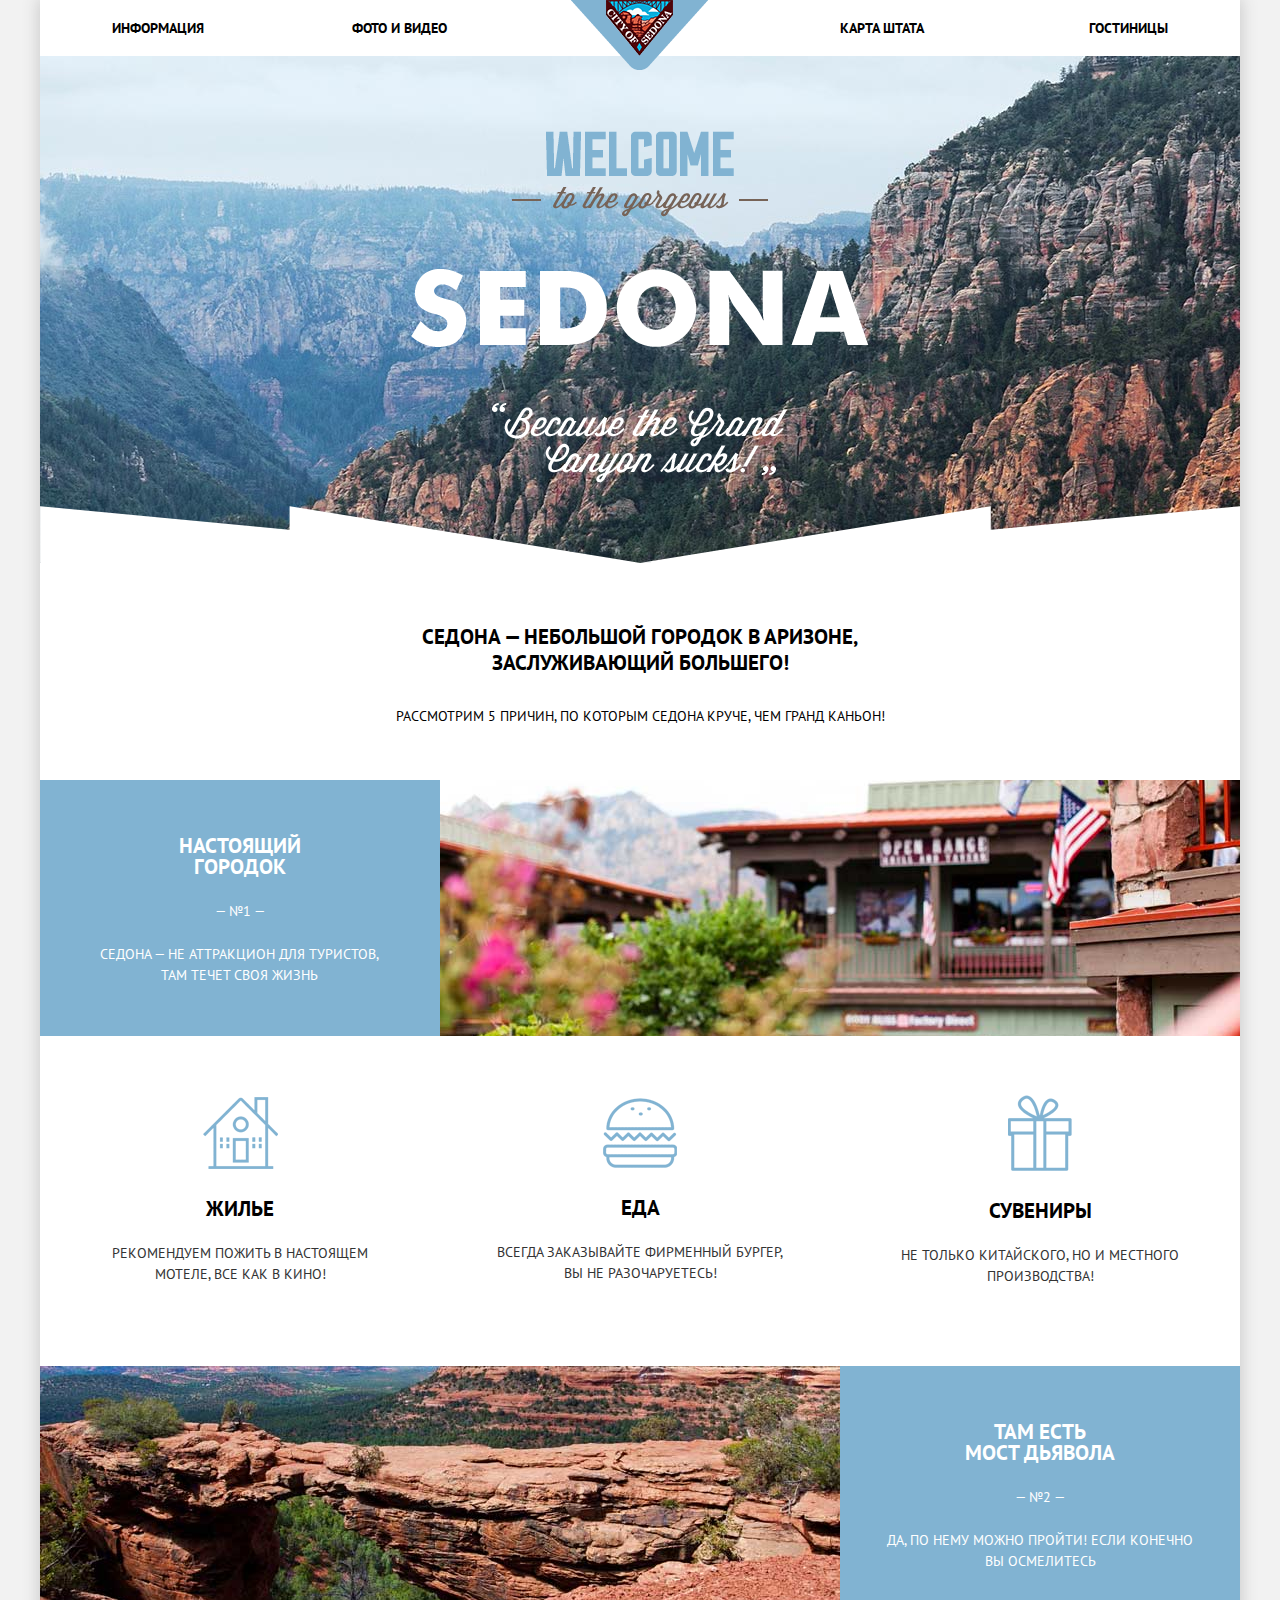
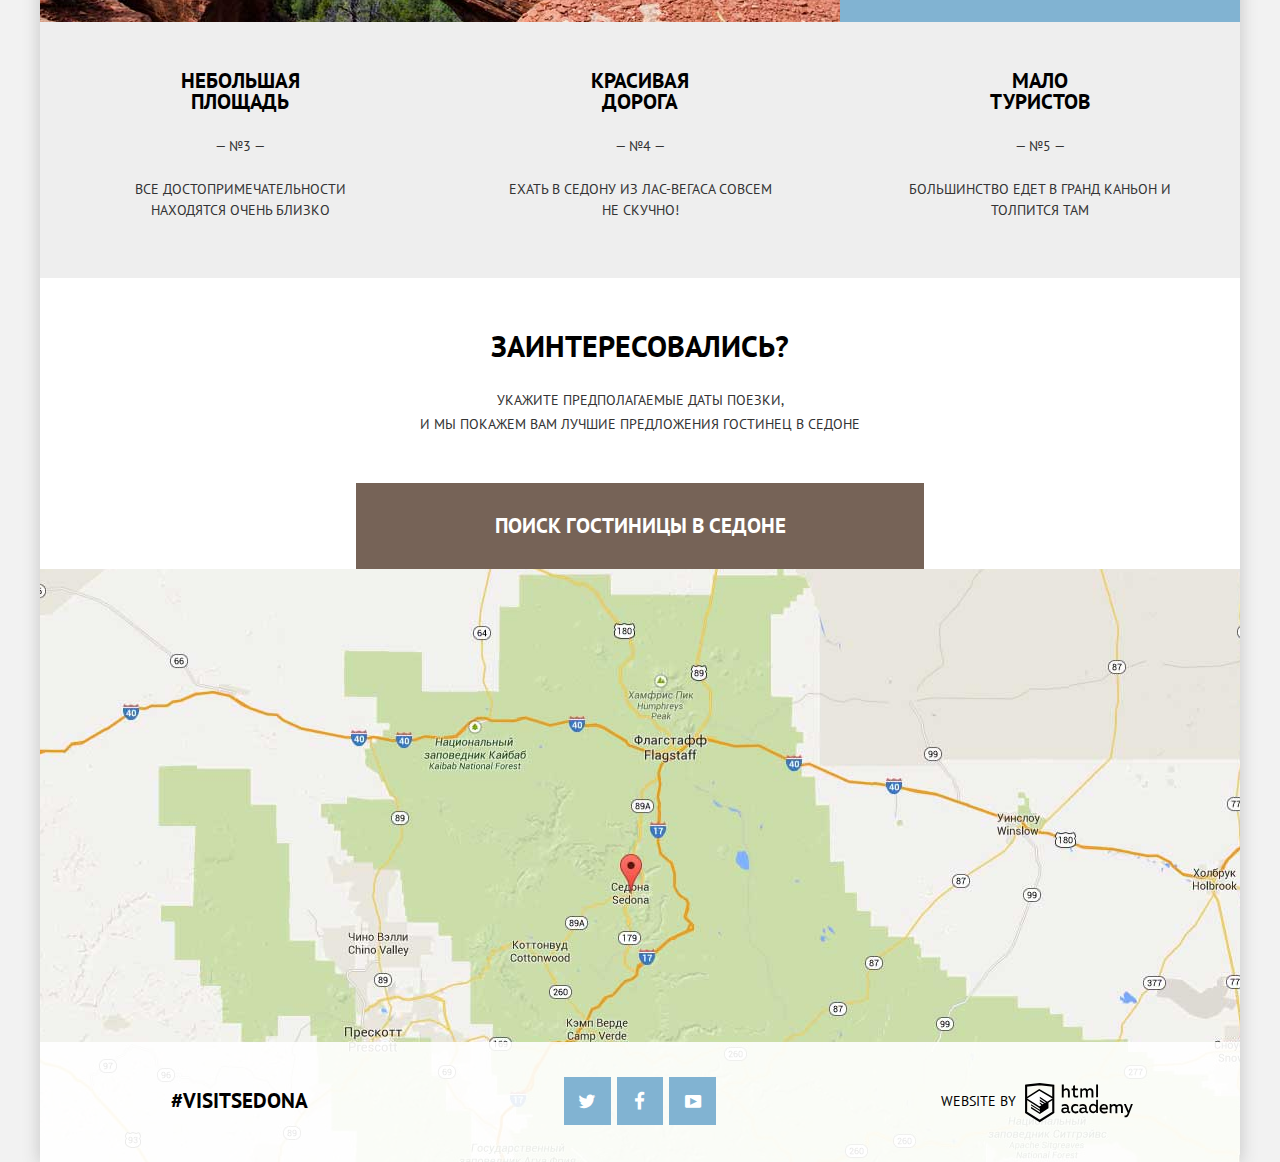
==== index.html @ 8566da33 "Looks like it's done" ====
<!DOCTYPE html>
<html lang="ru">
<head>
	<meta charset="utf-8">
	<meta http-equiv="X-UA-Compatible" content="IE=edge">
	<meta name="viewport" content="width=device-width, initial-scale=1">
	<meta name="description" content="">
	<meta name="keywords" content="">
	<title>Sedona - Because the Grand Canyon sucks!</title>
	<link href='https://fonts.googleapis.com/css?family=PT+Sans:400,700' rel='stylesheet' type='text/css'>
	<link rel="shortcut icon" href="./img/favicon.png" type="image/png">
	<link href="css/normalize.css" rel="stylesheet">
	<link href="css/style.css" rel="stylesheet">
</head>
<body>
<div class="main-container">
	<header class="main-header">
		<img src="./img/logo.png" width="138" height="70" alt="Logo">
		<nav class="main-nav">
			<ul class="main-menu">
				<li><a href="#">Информация</a></li>
				<li><a href="#">Фото и Видео</a></li>
				<li><a href="#map">Карта штата</a></li>
				<li><a href="hotels.html">Гостиницы</a></li>
			</ul>
		</nav>
	</header>
	<main>
		<section class="content-section">
			<img src="./img/sedona-text.png" width="458" height="352" alt="Sedona. Because the Grand Canyon sucks">
		</section>
		<section class="headers">
			<h1 class="content-header h1">Седона — небольшой городок в Аризоне, заслуживающий большего!</h1>
			<h2 class="content-header h2">Рассмотрим 5 причин, по которым Седона круче, чем Гранд Каньон!</h2>
		</section>
		<section class="content-first-reason">
			<div class="content-wrapper text-wrapper">
				<h3 class="main h3">Настоящий<br> городок</h3>
				<p class="paddinator">— №1 —</p>
				<p>Седона — не аттракцион для туристов, там течет своя жизнь</p>
			</div>
			<div class="content-wrapper img-wrapper">
				<img src="./img/bg-11.jpg" width="800" height="400" alt="First reason image">
			</div>
		</section>
		<section class="content-features">
			<div class="features">
				<img src="./img/house.png" width="75" height="72" alt="House icon">
				<h3 class="main h3">Жилье</h3>
				<p>Рекомендуем пожить в настоящем мотеле, все как в кино!</p>
			</div>
			<div class="features">
				<img src="./img/ham.png" width="74" height="70" alt="Hamburger icon">
				<h3 class="main h3">Еда</h3>
				<p>Всегда заказывайте фирменный бургер, вы не разочаруетесь!</p>
			</div>
			<div class="features">
				<img src="./img/gift.png" width="64" height="76" alt="Gift icon">
				<h3 class="main h3">Сувениры</h3>
				<p>Не только китайского, но и местного производства!</p>
			</div>
		</section>
		<section class="content-second-reason">
			<div class="content-wrapper img-wrapper">
				<img src="./img/bg-12.jpg" width="800" height="400" alt="Second reason image">
			</div>
			<div class="content-wrapper text-wrapper">
				<h3 class="main h3">Там есть<br> мост дьявола</h3>
				<p class="paddinator">— №2 —</p>
				<p>Да, по нему можно пройти! Если конечно вы осмелитесь</p>
			</div>
		</section>
		<section class="content-other-reasons">
			<div class="features other-reasons">
				<h3 class="main h3">Небольшая<br> площадь</h3>
				<p class="paddinator">— №3 —</p>
				<p>Все достопримечательности находятся очень близко</p>
			</div>
			<div class="features other-reasons">
				<h3 class="main h3">Красивая<br> дорога</h3>
				<p class="paddinator">— №4 —</p>
				<p>Ехать в Седону из Лас-Вегаса совсем не скучно!</p>
			</div>
			<div class="features other-reasons">
				<h3 class="main h3">Мало<br> туристов</h3>
				<p class="paddinator">— №5 —</p>
				<p>Большинство едет в Гранд Каньон и толпится там</p>
			</div>
		</section>
		<section class="content-interesting">
			<h4>Заинтересовались?</h4>
			<p>Укажите предполагаемые даты поезки, <br> и мы покажем вам лучшие предложения гостинец в Седоне</p>
			<a class="btn btn-choose" id="choose">Поиск гостиницы в Седоне</a>
			<div class="hotel-choose popup-window">
				<form class="form" method="post">
					<fieldset class="row-form">
						<label class="label-form" for="date-in">Дата заезда:</label>
						<input class="input-form date-form" type="date" name="date-in" id="date-in" value="2016-08-24">
						<i class="icon-calendar"></i>
					</fieldset>
					<fieldset class="row-form">
						<label class="label-form" for="date-out">Дата выезда:</label>
						<input class="input-form date-form" type="date" name="date-out" id="date-out" value="2016-09-21">
						<i class="icon-calendar"></i>
					</fieldset>
					<fieldset class="counters row-form">
						<fieldset class="counter">
							<label class="label-form" for="counter-adult">Взрослые:</label>
							<button class="icon-minus" type="button"></button>
							<input class="input-form form-counter" type="text" name="counter-adult" id="counter-adult" value="2">
							<button class="icon-plus" type="button"></button>
						</fieldset>
						<fieldset class="counter">
							<label class="label-form" for="counter-children">Дети:</label>
							<button class="icon-minus" type="button"></button>
							<input class="input-form form-counter" type="text" name="counter-children" id="counter-children"
							       value="0">
							<button class="icon-plus" type="button"></button>
						</fieldset>
					</fieldset>
					<input class="btn btn-find" type="submit" value="Найти">
				</form>
			</div>
		</section>
	</main>
	<footer class="main-page-footer" id="map">
		<iframe
			src="https://www.google.com/maps/embed?pb=!1m18!1m12!1m3!1d418521.3507115616!2d-111.89933737063487!3d34.96417594677969!2m3!1f0!2f0!3f0!3m2!1i1024!2i768!4f13.1!3m3!1m2!1s0x872da132f942b00d%3A0x5548c523fa6c8efd!2z0KHQtdC00L7QvdCwLCDQkNGA0LjQt9C-0L3QsCA4NjMzNiwg0KHQqNCQ!5e0!3m2!1sru!2sru!4v1472331176787"
			width="1200" height="589" allowfullscreen></iframe>
		<section class="footer-contacts footer-main">
			<a href="#" class="footer-div footer-hash">#visitsedona</a>
			<div class="footer-div footer-social">
				<a href="#" class="icon-twitter"></a>
				<a href="#" class="icon-facebook"></a>
				<a href="#" class="icon-youtube"></a>
			</div>
			<div class="footer-div footer-htmlacademy">
				<p>website by</p>
				<a href="http://htmlacademy.ru">
					<svg version="1.1" xmlns="http://www.w3.org/2000/svg" xmlns:xlink="http://www.w3.org/1999/xlink" x="0px" y="0px" viewBox="0 0 113 39" style="	enable-background:new 0 0 113 39;" xml:space="preserve">
						<path class="st0" d="M5.8,3.4L18.7,2l12.9,1.4v25.4L18.7,37L5.8,28.9V3.4z"></path>
						<path class="st1" d="M6,15.2l12.3-7.7l13.2,7.7V16l-12.8,8.1L6,16V15.2z"></path>
						<path class="st2" d="M18.7,23.3l1.8-1.3l-1.8-1.3v-1.3l3,1.9l1-0.6l-3.9-2.5v-1.5l5,3.3l1-0.6l-6-4V14l8.2,5.4V25l-8.2,5.3l-8.3-5.2v-1.5 l8.3,5.4v-1.4l-8.3-5.2v-1.3l8.3,5.2L18.7,23.3L18.7,23.3z M47.2,28.1c0.2,0,0.4-0.1,0.5-0.1v1.4c-0.4,0.1-0.8,0.2-1.1,0.2 c-0.7,0-1.3-0.3-1.6-1c-0.8,0.7-1.7,1.1-3,1.1c-1.5,0-2.8-0.8-2.8-2.6c0-2.2,1.9-2.8,3.5-2.8c0.7,0,1.4,0.1,2,0.3v-0.3 c0-1.1-0.7-1.8-2.1-1.8c-1,0-2,0.2-2.9,0.7v-1.7c1-0.3,2-0.5,3-0.5c2.2,0,3.7,1.2,3.7,3.7v3C46.5,28,46.9,28.1,47.2,28.1 M41,27 c0,0.8,0.7,1.2,1.5,1.2s1.6-0.3,2.3-1v-1.4c-0.6-0.1-1.1-0.2-1.7-0.2C42.1,25.6,41,25.9,41,27 M52.8,20.8c0.9,0,1.7,0.2,2.4,0.7v1.7 c-0.6-0.4-1.4-0.7-2.2-0.7c-1.4,0-2.8,0.8-2.8,2.8c0,1.9,1.4,2.8,2.8,2.8c0.8,0,1.6-0.2,2.3-0.7v1.8c-0.8,0.4-1.6,0.6-2.6,0.6 c-2.1,0-4.2-1.4-4.2-4.4C48.4,22.1,50.7,20.8,52.8,20.8 M64.2,28.1c0.2,0,0.4-0.1,0.5-0.1v1.4c-0.4,0.1-0.8,0.2-1.1,0.2 c-0.7,0-1.3-0.3-1.6-1c-0.8,0.7-1.7,1.1-3,1.1c-1.5,0-2.8-0.8-2.8-2.6c0-2.2,1.9-2.8,3.5-2.8c0.7,0,1.4,0.1,2,0.3v-0.3 c0-1.1-0.7-1.8-2.1-1.8c-1,0-2,0.2-2.9,0.7v-1.7c1-0.3,2-0.5,3-0.5c2.2,0,3.7,1.2,3.7,3.7v3C63.7,28,63.9,28.1,64.2,28.1 M58.1,27 c0,0.8,0.7,1.2,1.5,1.2s1.6-0.3,2.3-1v-1.4c-0.6-0.1-1.1-0.2-1.7-0.2C59.2,25.6,58.1,25.9,58.1,27 M74,17.1v12.3h-1.6V28 c-0.6,0.8-1.5,1.6-3,1.6c-2.4,0-3.9-2-3.9-4.5s1.5-4.5,3.9-4.5c1.4,0,2.3,0.7,2.9,1.3v-5H74C74,17,74,17.1,74,17.1z M69.7,22.4 c-1.4,0-2.5,1.2-2.5,2.8s1,2.8,2.5,2.8c1.1,0,2.1-0.7,2.5-1.8v-2C71.8,23.1,70.8,22.4,69.7,22.4 M79.7,20.8c3.1,0,4.2,2.7,3.7,5.2 h-6c0.2,1.5,1.6,2.2,3,2.2c0.9,0,1.7-0.2,2.5-0.6v1.6c-0.7,0.3-1.7,0.6-2.9,0.6c-2.4,0-4.5-1.5-4.5-4.5 C75.7,22.1,77.9,20.8,79.7,20.8 M79.8,22.3c-1.2,0-2.2,0.7-2.3,2.2h4.4C81.9,23.8,81.5,22.3,79.8,22.3 M85.2,29.5V21h1.6v1.1 c0.4-0.5,1.3-1.3,2.6-1.3c1.2,0,2,0.5,2.5,1.4c0.7-0.7,1.6-1.4,2.8-1.4c2.1,0,3,1.6,3,3.4v5.3h-1.8v-5.2c0-1.1-0.6-1.8-1.6-1.8 c-0.9,0-1.5,0.6-2,1.2c0,0.2,0.1,0.4,0.1,0.6v5.3h-1.8v-5.2c0-1.1-0.6-1.8-1.6-1.8s-1.6,0.7-2.1,1.3v5.7L85.2,29.5L85.2,29.5z M105.4,21h1.8l-3.7,9.6c-0.8,2.2-2,2.9-3.2,2.9c-0.4,0-0.7-0.1-1-0.1v-1.6c0.3,0.1,0.5,0.1,0.8,0.1c0.8,0,1.5-0.7,2-2l0.2-0.4 L98.6,21h1.9l2.7,6.4C103.1,27.4,105.4,21,105.4,21z M41.6,2.3v4.8C42.3,6.4,43.2,6,44.1,6c2,0,3.2,1.4,3.2,3.5v5.2h-1.8v-5 c0-1.4-0.8-2-1.8-2s-1.8,0.7-2.2,1.4v5.6h-1.8V2.3H41.6z M52.2,3.2v3H55v1.6h-2.9v3.9c0,1.1,0.5,1.5,1.5,1.5c0.6,0,1.1-0.1,1.6-0.3 v1.6c-0.7,0.3-1.4,0.4-2.1,0.3c-1.5,0-2.7-0.8-2.7-2.8V7.8H49V6.2h1.4V3.7C50.5,3.7,52.2,3.2,52.2,3.2z M57.3,14.7V6.2h1.6v1.1 C59.3,6.8,60.2,6,61.4,6s2,0.5,2.5,1.4C64.6,6.6,65.5,6,66.7,6c2.1,0,3,1.6,3,3.4v5.3h-1.8V9.5c0-1.1-0.6-1.8-1.6-1.8 c-0.9,0-1.5,0.6-2,1.2c0,0.2,0.1,0.4,0.1,0.6v5.3h-1.8V9.5c0-1.1-0.6-1.8-1.6-1.8S59.4,8.4,58.9,9v5.7C59,14.8,57.3,14.7,57.3,14.7z M72.3,2.3h1.8v12.3h-1.8V2.3z"></path>
					</svg>
				</a>
			</div>
		</section>
	</footer>
</div>
<script type="text/javascript" src="js/script.js"></script>
</body>
</html>
---- css/style.css ----
/* Шрифты и иконки */

@font-face {
	font-weight: normal;
	font-style: normal;
	font-family: "symbols-sedona";
	src: url("../fonts/symbols-sedona.woff") format("woff"),
	url("../fonts/symbols-sedona.woff2") format("woff2");
}

[class^="icon-"]::before,
[class*=" icon-"]::before {
	display: inline-block;
	width: 1em;
	margin-right: 0.2em;
	margin-left: 0.2em;
	font-weight: normal;
	line-height: 1em;
	font-family: "symbols-sedona";
	text-align: center;
	text-transform: none;
	text-decoration: inherit;
	font-style: normal;
	font-variant: normal;
	speak: none;
}

.icon-facebook::before {
	content: "\66";
}

/* "f" */
.icon-twitter::before {
	content: "\74";
}

/* "t" */
.icon-up-dir::before {
	content: "\25b2";
}

/* "▲" */
.icon-down-dir::before {
	content: "\25bc";
}

/* "▼" */
.icon-star::before {
	content: "\2605";
}

/* "★" */
.icon-check-off::before {
	content: "\2610";
}

/* "☐" */
.icon-check-on::before {
	content: "\2611";
}

/* "☑" */
.icon-calendar::before {
	content: "\e800";
}

/* "" */
.icon-plus::before {
	content: "\e801";
}

/* "" */
.icon-minus::before {
	content: "\e802";
}

/* "" */
.icon-youtube::before {
	content: "\f39e";
}

/* "" */

/* Конец. Шрифты и иконки */

/* Общие стили по элементам */

html,
body {
	font-family: 'PT Sans', 'Arial', sans-serif;
	font-weight: 400;
	font-size: 14px;
	text-transform: uppercase;
	background-color: #f2f2f2;
}

a {
	text-decoration: none;
	color: #000000;
}

p {
	color: #333333;
	line-height: 21px;
}

.row-form,
.counter,
.hotel-feature-check,
.hotel-type-check {
	padding: 0;
	margin: 0;
	border: 0;
}

input[name$='check'] {
	display: none;
}

input[type=text]:hover,
button:active,
button:focus,
button:enabled {
	outline: none;
}

/* Конец. Общие стили по элементам */

/* Основной контейнер */
.main-container {
	width: 1200px;
	margin: 0 auto;
	box-shadow: 0 0 15px 2px #cccccc;
	background-color: #ffffff;
}

/* Конец. Основной контейнер */

/* Header стили */
.main-header {
	position: relative;
}

.main-menu {
	display: flex;
	list-style: none;
	padding: 0 6%;
	margin: 0;
	white-space: nowrap;
}

.main-menu li {
	padding: 15px 0;
	text-align: left;
	flex-basis: 20%;
}

.main-menu .active {
	color: #766357;
}

.main-menu .active:hover {
	color: #604e43;
}

.main-menu .active:active {
	color: rgba(118, 99, 87, 0.3);
}

.main-menu li:nth-of-type(3),
.main-menu li:nth-of-type(4) {
	text-align: right;
}

.main-menu li:nth-child(2) {
	margin-right: 20%;
	padding-left: 60px;
}

.main-menu li:nth-child(3) {
	padding-right: 64px;
}

.main-header img {
	position: absolute;
	z-index: 1;
	left: 50%;
	margin-left: -69px;
	font-size: 0;
	line-height: 0;
}

.main-menu a {
	font-weight: 700;
	font-size: 14px;
	line-height: 26px;
}

.main-menu a:hover {
	color: #81b3d2;
}

.main-menu a:active {
	color: #b2b2b2;
}

.main-menu.active {
	color: #766357;
}

.main-menu .active:hover {
	color: #604e43;
}

.main-menu .active:active {
	color: rgba(118, 99, 87, 0.3);
}

/* Конец. Header стили */

/* Main стили */

/* Сontent-section */
.content-section {
	background-color: #81b3d2;
	background: url('../img/white-dual-arrow.png') 0 100% no-repeat,
	url('../img/background.jpg') no-repeat;
	background-size: 100% 57px, cover;
	text-align: center;
}

.headers {
	background-color: white;
	text-align: center;
	line-height: 26px;
	padding: 0;
	margin: 0;
}

.content-section img {
	display: block;
	margin: 0 auto;
	padding-top: 75px;
	padding-bottom: 80px;
}

.content-header.h1 {
	font-weight: 700;
	font-size: 21px;
	padding: 61px 25% 15px;
	margin: 0;
}

.content-header.h2 {
	font-weight: 400;
	font-size: 14px;
	padding-bottom: 40px;
}

/* Конец. Сontent-section */

/* Content-*-reason */

.main.h3 {
	font-size: 21px;
	line-height: 21px;
	margin: 0;
}

.content-first-reason,
.content-second-reason {
	background-color: #81b3d2;
}

.content-first-reason,
.content-second-reason {
	color: #ffffff;
	font-size: 0;
}

.content-wrapper {
	display: inline-block;
	vertical-align: top;
	box-sizing: border-box;
	width: 33.33%;
	font-size: 14px;
}

.text-wrapper {
	padding: 55px 4.5% 50px;
	text-align: center;
}

.text-wrapper:last-child {
	padding: 55px 3.5% 50px;
	text-align: center;
}

.text-wrapper p {
	color: #ffffff;
	margin: 0;
}

.paddinator {
	padding: 24px 0 22px;
}

.img-wrapper {
	position: relative;
	width: 66.67%;
	overflow: hidden;
	min-height: 256px;
}

.img-wrapper img {
	position: absolute;
	top: 49%;
	max-width: 100%;
	transform: translateY(-50%);
}

.content-other-reasons {
	background-color: #eeeeee;
	display: flex;
}

/* Конец. Content-*-reason */

/* Content-features */

.content-features {
	background-color: #ffffff;
	display: flex;
}

.content-features h3 {
	padding: 25px 0 24px;
}

.content-features h3,
.content-features p,
.content-other-reasons h3,
.content-other-reasons p,
.content-interesting h4,
.content-interesting p {
	margin: 0;
}

.features {
	flex-basis: 33.33%;
	text-align: center;
	padding: 59px 4% 79px;
	align-self: center;
}

.other-reasons {
	padding: 48px 5% 57px;
}

/* Конец. Content-features */

/* Content-interesting */

.content-interesting {
	display: block;
	margin: 0 auto;
	width: 568px;
	background-color: #ffffff;
	text-align: center;
	vertical-align: middle;
	position: relative;
}

.content-interesting p {
	line-height: 24px;
}

.content-interesting h4 {
	font-size: 30px;
	line-height: 24px;
	padding-top: 56px;
	padding-bottom: 30px;
}

.hotel-choose {
	display: none;
	position: absolute;
	left: 0;
	right: 0;
	background-color: #ffffff;
	z-index: 1;
	box-shadow: 0 7px 15px 2px rgba(200, 200, 200, 0.5);
	transition: all 2s ease;
}

.popup-window {
	transform-origin: top;
	animation: show .75s forwards;
}

.form {
	margin: 55px;
}

.row-form {
	display: inline-block;
	position: relative;
	font-weight: 700;
	line-height: 26px;
	margin-bottom: 30px;
	font-size: 0;
	text-align: left;
}

.row-form:last-of-type {
	margin-bottom: 54px;
}

.label-form {
	display: inline-block;
	width: 113px;
	font-size: 14px;
}

.label-form[for='counter-children'] {
	width: 65px;
	margin-left: 52px;
}

.input-form {
	display: inline-block;
	border: none;
	background-color: #f2f2f2;
	padding: 5px 12px;
	box-sizing: border-box;
	width: 345px;
	font-size: 14px;
}

.input-form:hover {
	background-color: #ebebeb;
}

.input-form:active,
.input-form:focus {
	background-color: #ffffff;
	outline: 2px solid #e5e5e5;
}

.date-form {
	padding-right: 38px;
}

.row-form .icon-calendar {
	font-size: 21px;
	line-height: 26px;
	position: absolute;
	top: 6px;
	right: 5px;
	font-weight: 400;
	color: #c2c2c2;
}

.row-form .icon-calendar:hover,
.icon-plus:hover::before,
.icon-minus:hover::before {
	color: #000000;
}

.row-form .icon-calendar:active,
.icon-plus:active::before,
.icon-minus:active::before {
	color: #81b3d2;
}

.counter {
	display: inline-block;
}

.counter button {
	background-color: #f2f2f2;
	font-size: 14px;
	color: #a9a9a9;
	border: none;
	width: 38px;
	padding: 6px 5px;
}

.form-counter {
	width: 38px;
	padding: 6px 12px;
	text-align: center;
}

/* Конец. Content-interesting */

/* Кнопки */

.btn {
	display: inline-block;
	padding: 16px 0;
	width: 100%;
	color: #ffffff;
	border: 0;
	font-size: 21px;
	line-height: 26px;
	font-weight: 700;
	text-transform: uppercase;
	cursor: pointer;
}

.btn-info,
.btn-reserve {
	font-size: 14px;
	line-height: 21px;
	padding: 3px 8px 3px 9px;
	text-align: center;
}

.btn-reserve:hover {
	background-color: #604e43;
}

.btn-reserve:active {
	background-color: #604e43;
	color: rgba(255, 255, 255, 0.3);
}

.btn-info,
.btn-find,
.footer-social a {
	background-color: #81b3d2;
}

.btn-info:hover,
.btn-find:hover,
.footer-social a:hover {
	background-color: #669ec0;
}

.btn-info:active,
.btn-find:active,
.footer-social a:active {
	background-color: #5496bd;
	color: rgba(255, 255, 255, 0.3);
}

.btn-reserve {
	background-color: #766357;
}

.btn-choose {
	background-color: #766357;
	padding: 30px 0;
	margin-top: 47px;
}

.btn-find {
	background-color: #81b3d2;
}

.btn-transparent,
.btn-transparent:hover {
	background-color: transparent;
	border: 2px solid #ffffff;
	border-radius: 3px;
	width: 133px;
	font-size: 14px;
	line-height: 26px;
	padding: 3px 0;
	margin-top: 35px;
	margin-left: 1px;
}

.btn-transparent:hover {
	background-color: #ffffff;
	color: #000000;
}

/* Конец. Кнопки */

/* Animation */

@keyframes show {
	0% {
		transform: scaleY(0) translateY(-20%);
	}
	100% {
		transform: scaleY(1) translateY(0);
	}
}

@keyframes hide {
	0% {
		transform: scaleY(1) translateY(0);
	}
	100% {
		transform: scaleY(0) translateY(-100%);
	}
}

/* Конец. Animation  */

/* Footer стили */

.main-page-footer,
.hotels-page-footer {
	position: relative;
}

.main-page-footer {
	background: url('../img/map.jpg') no-repeat center;
}

.main-page-footer iframe {
	width: 100%;
	border: 0;
}

.footer-hash {
	font-size: 21px;
	line-height: 26px;
	font-weight: 700;
}

.footer-contacts {
	background-color: rgba(255, 255, 255, 0.9);
	position: relative;
	padding: 33px 0 35px;
	width: 100%;
	margin-top: -120px;
	display: flex;
	justify-content: space-around;
	text-align: center;
}

.footer-hotels {
	margin-top: 0;
}

.hotels-page-footer .footer-contacts {
	background-color: #ffffff;
}

.footer-div {
	flex-basis: 33.33%;
	align-self: center;
}

.footer-div p,
.footer-div a {
	color: #000000;
}

.footer-hash {
	font-size: 21px;
	line-height: 26px;
	font-weight: 700;
}

.footer-hash:hover {
	color: #81b3d2;
}

.footer-social a {
	color: #ffffff;
	font-size: 19px;
	line-height: 20px;
	padding: 12px 10px;
	background-color: #81b3d2;
	margin: 1px;
}

.footer-htmlacademy a,
.footer-htmlacademy p {
	display: inline-block;
	vertical-align: middle;
}

footer svg {
	width: 119px;
	padding-top: 7px;
}

.st0 {
	fill: none;
	stroke: #000000;
	stroke-width: 2;
}

.st1 {
	fill: #FFFFFF;
	stroke: #000000;
	stroke-width: 1.4;
}

.footer-htmlacademy a:hover .st0 {
	stroke: #81b3d2;
	fill: none;
}

.footer-htmlacademy a:hover .st1 {
	stroke: #81b3d2;
	fill: #ffffff;
}

.footer-htmlacademy a:hover .st2 {
	fill: #81b3d2;
}

.footer-htmlacademy a:active .st0 {
	stroke: #bdbbbc;
	fill: none;
}

.footer-htmlacademy a:active .st1 {
	stroke: #bdbbbc;
	fill: #ffffff;
}

.footer-htmlacademy a:active .st2 {
	fill: #bdbbbc;
}

/* Конец. Footer стили */

/* Страница Hotels стили */

.main-hotels {
	background-color: #ffffff;
}

.main-hotels li {
	list-style: none;
}

.main-hotels h2 {
	font-size: 16px;
	line-height: 21px;
}

.hotels-features {
	background: url('../img/hotels-bg.jpg') no-repeat center;
	color: #ffffff;
	padding: 0 6%;
}

.hotel-rating {
	position: relative;
}

.rating {
	margin-top: 53%;
	white-space: nowrap;
}

.rating::before {
	position: absolute;
	top: -3%;
	right: 0;
	font-family: 'symbols-sedona';
	font-size: 21px;
	line-height: 21px;
	color: #81b3d2;
}

.rating-1::before {
	content: '\2605  \2605  \2605  \2605';
}

.rating-2::before {
	content: '\2605  \2605';
}

.rating-3::before {
	content: '\2605  \2605  \2605';
}

.rating p {
	background-color: #f2f2f2;
	padding: 4px 15px;
	margin: 0 auto;
}

.hotels-filters {
	display: flex;
	justify-content: space-around;
	align-items: center;
	padding-bottom: 21px;
}

.hotels-filters li {
	padding: 14px 0;
	position: relative;
}

.checklist {
	margin: 0;
	padding: 0;
}

.checklist h2 {
	margin-bottom: 0;
}

.checklist li:not(:first-child) {
	margin-left: 39px;
}

.filters-fieldsets {
	flex-basis: 66.7%;
	display: flex;
}

.hotel-type-check {
	margin-left: 119px;
}

.hotel-type-check li:first-child {
	margin-left: -4px;
}

.price-filter {
	flex-basis: 33.33%;
	text-align: center;
	margin-top: 1px;
	margin-left: 70px;
}

.price-filter h2 {
	text-align: left;
	margin-bottom: 10px;
}

.price-range {
	border: 2px solid #ffffff;
	border-radius: 3px;
	position: relative;
	margin-left: 10px;
	max-width: 302px;
	padding: 6px;
}

.price-range label {
	display: inline-block;
	text-align: center;
	vertical-align: top;
	padding: 0 6%;
}

.price-range label:first-child {
	width: 41%;
}

.price-range label:last-child {
	width: 20%;
}

.price-range::before {
	content: '';
	width: 2px;
	height: 23px;
	position: absolute;
	background-color: #ffffff;
	top: 5px;
	left: 51%;
	margin-left: -2px;
}

.price-range input {
	background-color: transparent;
	color: #ffffff;
	border: 0;
	max-width: 50%;
}

.price-slider {
	position: relative;
	margin-top: 20px;
}

.price-slider::before,
.price-slider::after,
.price-slider:before,
.price-slider:after {
	content: '';
	height: 2px;
	position: absolute;
	left: 20px;
	background-color: #ffffff;
}

.price-slider::before {
	opacity: 0.3;
	right: 2px;
}

.price-slider::after {
	right: 60px;
}

.slider,
.slider:hover {
	position: absolute;
	top: -9px;
	padding: 2px;
	border-radius: 50%;
	border: 8px solid #ffffff;
	background-color: #ababab;
	cursor: pointer;
	z-index: 5;
}

.slider:hover {
	background-color: #1c4f80;
}

.slider-min-price {
	left: 11px;
}

.slider-max-price {
	right: 46px;
}

.hotel-type ul {
	position: relative;
}

input[type=checkbox] + label::before {
	content: '\2610';
	font-family: 'symbols-sedona';
	font-size: 26px;
	line-height: 20px;
	position: absolute;
	top: 13px;
	left: -39px;
	cursor: pointer;
}

input[type=checkbox]:checked + label::before {
	content: '\2611';
}

input[type=checkbox]:disabled + label::before {
	content: '\2610';
	color: #6a6a6a;
}

input[type=checkbox]:checked:disabled + label::before {
	content: '\2611';
	color: #6a6a6a;
}

.hotels-list {
	display: flex;
	flex-direction: column;
}

.sort-type,
.sort-type li,
.sort-arrows,
.hotels-sort h2 {
	display: inline-block;
}

.sort-arrows {
	float: right;
	margin-top: 20px;
}

.arrows {
	font-size: 23px;
	line-height: 20px;
	color: #cccccc;
}

.arrows:first-child {
	margin-right: -14px;
}

.arrows:last-child {
	margin-right: -10px;
}

.arrows.active {
	color: #81b3d2;
}

.arrows.active:hover {
	color: #81b3d2;
}

.arrows.active:active {
	color: #81b3d2;
}

.arrows:hover {
	color: #000000;
}

.arrows:active {
	color: #81b3d2;
}

.sort-type {
	padding-left: 26px;
}

.sort-type li {
	width: 110px;
	font-size: 12px;
	line-height: 18px;
}

.sort-type .active {
	color: #81b3d2;
	border: none;
}

.sort-type .active:hover {
	color: #81b3d2;
	border: none;
}

.sort-type .active:active {
	color: #81b3d2;
	border: none;
}

.sort-type li:not(:first-child) {
	width: 78px;
}

.sort-type a {
	color: rgba(0, 0, 0, 0.3);
	border-bottom: 1px dotted #81b3d2;
}

.sort-type a:hover {
	color: #81b3d2;
}

.sort-type a:active {
	color: #000000;
	border: none;
}

.hotels-sort h2 {
	width: 135px;
	font-size: 21px;
	line-height: 26px;
	margin-top: 17px;
}

.hotels-sort,
.hotels {
	flex-grow: 1;
}

.hotels-sort,
.hotels-description {
	border-bottom: 1px solid #e5e5e5;
}

.hotels-sort {
	padding: 9px 6% 14px;
}

.hotels-description {
	padding: 30px 6%;
}

.hotels-catalog {
	display: flex;
	flex-direction: column;
}

.hotels-description {
	display: flex;
	align-items: center;
}

.hotels-description img {
	align-self: center;
}

.hotel-item {
	padding-left: 30px;
	margin-top: -5px;
	width: 75%;
}

.hotel-item h3 {
	font-size: 21px;
	line-height: 26px;
	margin-top: 0;
	margin-bottom: 0;
}

.hotel-name:hover {
	color: #81b3d2;
}

.hotel-name:active {
	color: rgba(0, 0, 0, 0.3);
}

.hotel-type {
	display: inline-block;
	margin-right: 19px;
	width: 93px;
}

.hotel-type p,
.hotel-reserve p {
	margin: 7px 0 14px;
}

.hotel-reserve {
	display: inline-block;
}
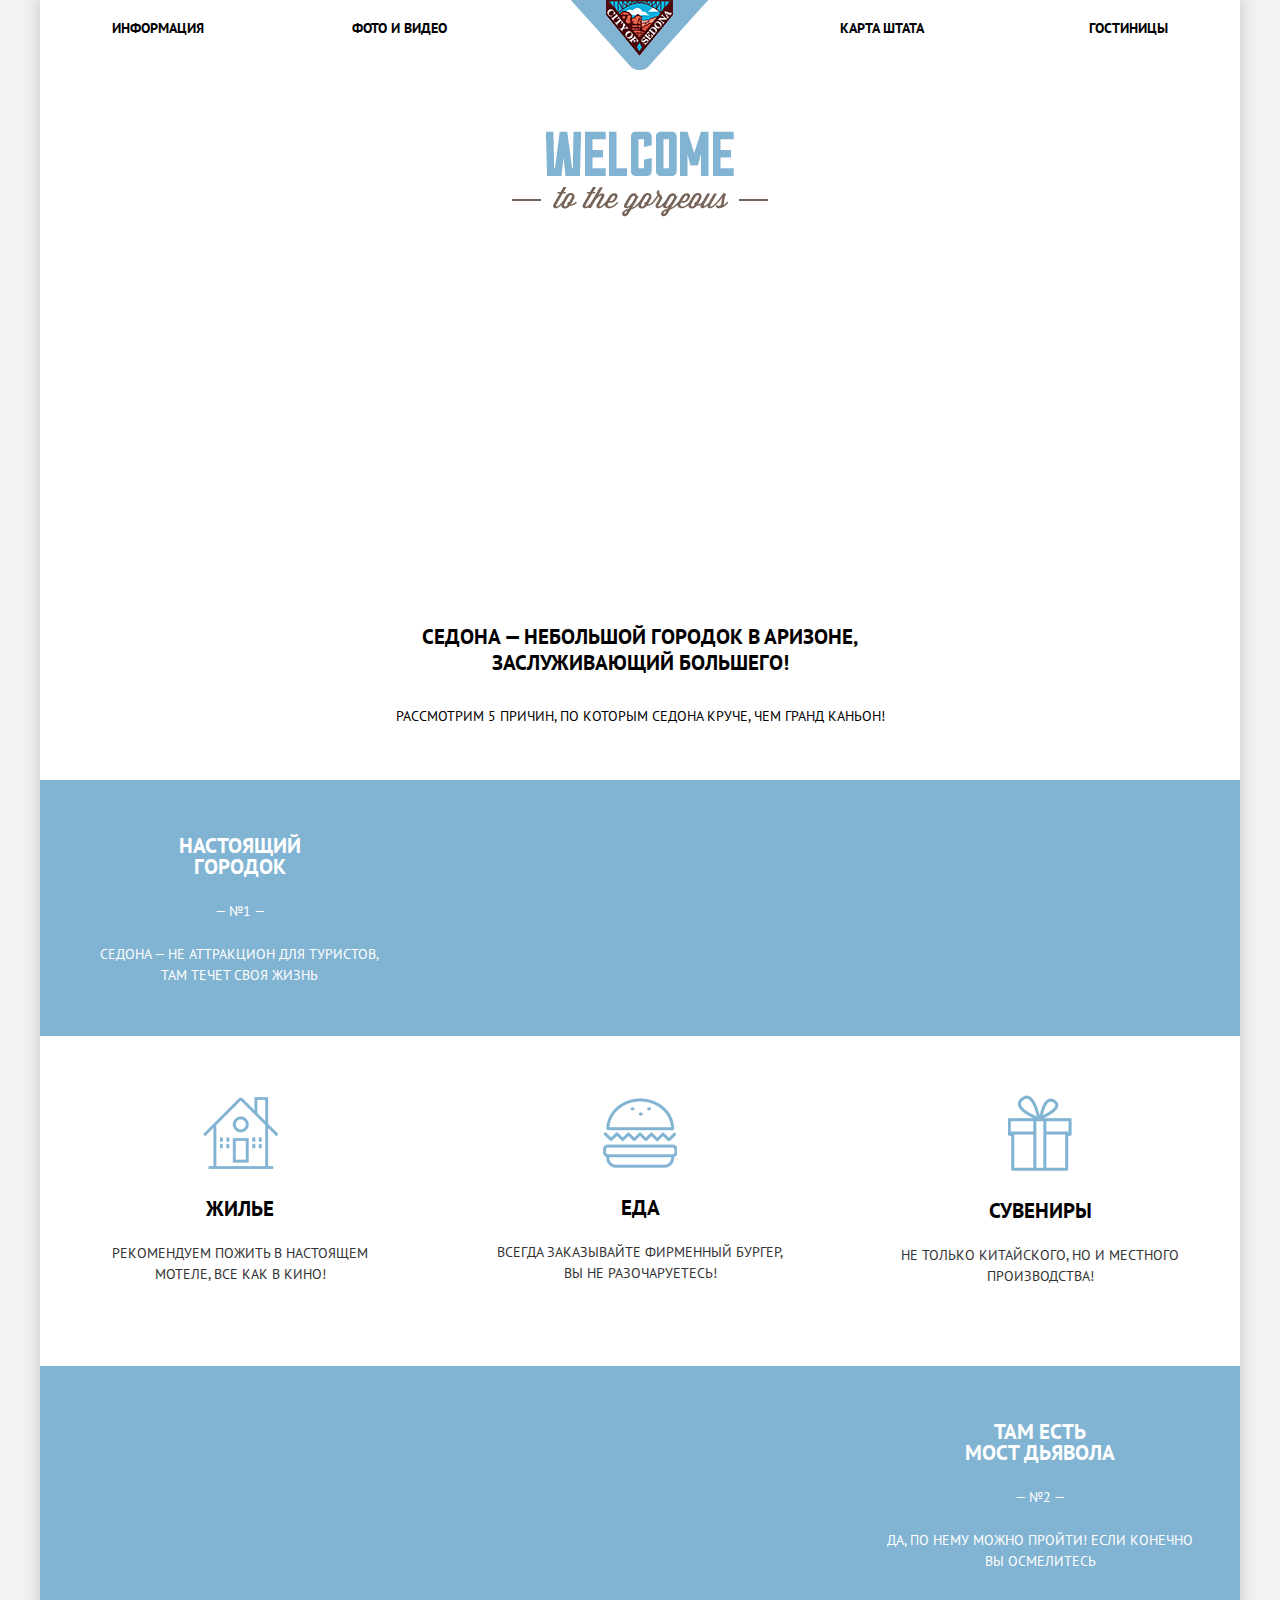
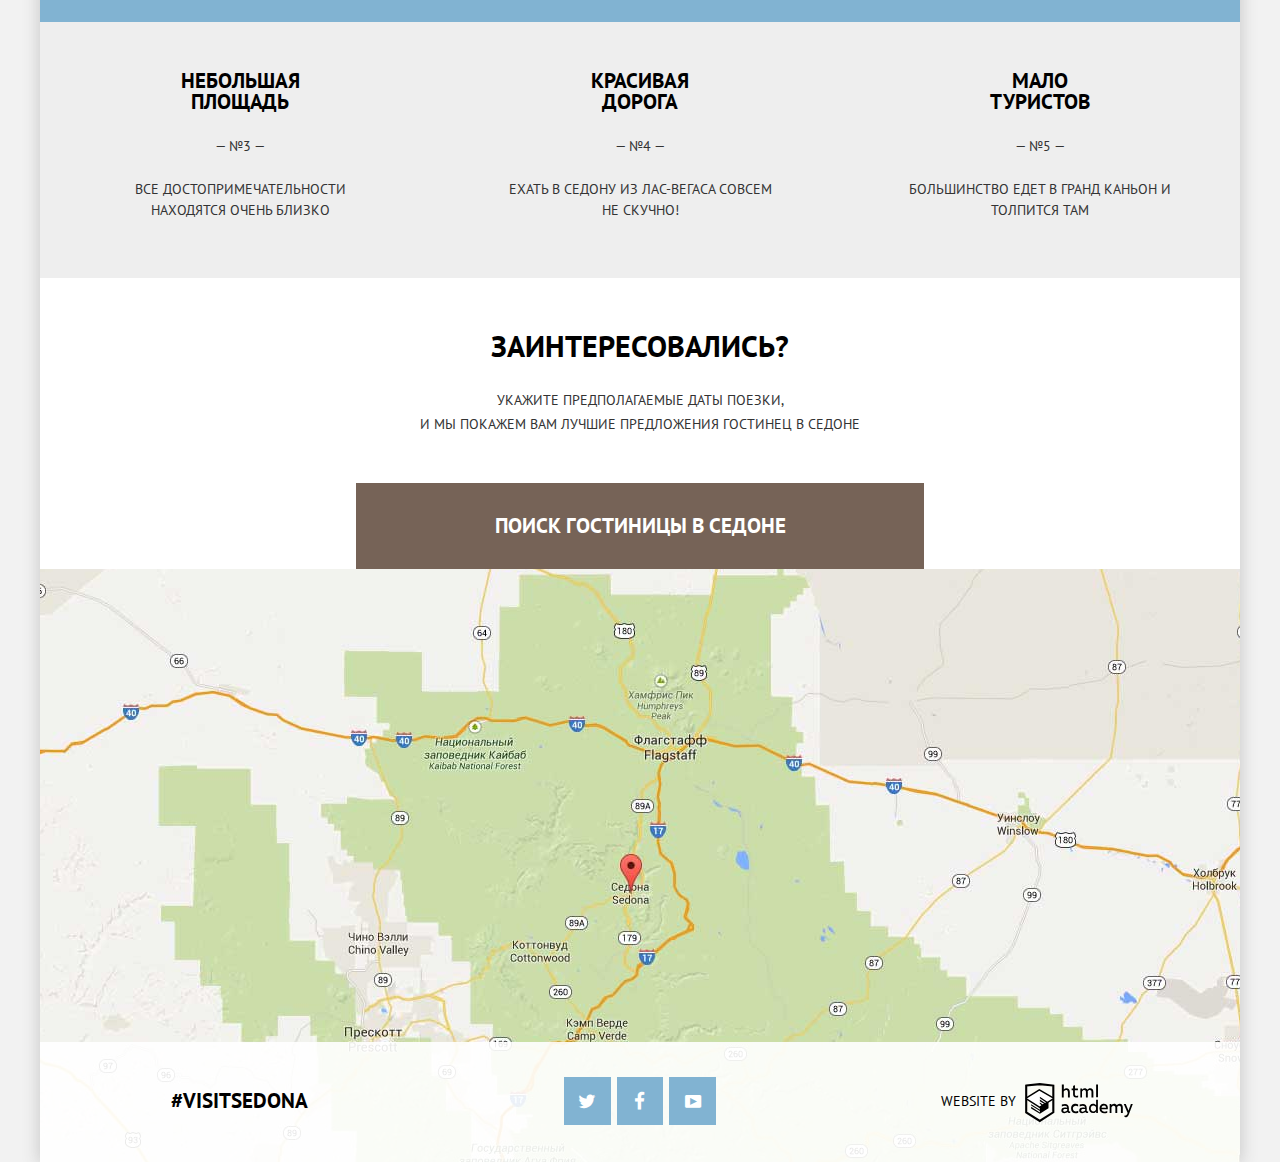
==== commit 42f06b03: "Looks like it's done" ====
--- a/index.html
+++ b/index.html
@@ -10,7 +10,7 @@
 	<link href='https://fonts.googleapis.com/css?family=PT+Sans:400,700' rel='stylesheet' type='text/css'>
 	<link rel="shortcut icon" href="./img/favicon.png" type="image/png">
 	<link href="css/normalize.css" rel="stylesheet">
-	<link href="css/style.css" rel="stylesheet">
+	<link href="css/style.min.css" rel="stylesheet">
 </head>
 <body>
 <div class="main-container">
@@ -40,7 +40,7 @@
 				<p>Седона — не аттракцион для туристов, там течет своя жизнь</p>
 			</div>
 			<div class="content-wrapper img-wrapper">
-				<img src="./img/bg-11.jpg" width="800" height="400" alt="First reason image">
+				<img src="./img/bg-first.jpg" width="800" height="400" alt="First reason image">
 			</div>
 		</section>
 		<section class="content-features">
@@ -62,7 +62,7 @@
 		</section>
 		<section class="content-second-reason">
 			<div class="content-wrapper img-wrapper">
-				<img src="./img/bg-12.jpg" width="800" height="400" alt="Second reason image">
+				<img src="./img/bg-second.jpg" width="800" height="400" alt="Second reason image">
 			</div>
 			<div class="content-wrapper text-wrapper">
 				<h3 class="main h3">Там есть<br> мост дьявола</h3>
@@ -147,6 +147,6 @@
 		</section>
 	</footer>
 </div>
-<script type="text/javascript" src="js/script.js"></script>
+<script type="text/javascript" src="js/script.min.js"></script>
 </body>
 </html>
--- a/css/style.min.css
+++ b/css/style.min.css
@@ -0,0 +1 @@
+@font-face{font-weight:400;font-style:normal;font-family:"symbols-sedona";src:url(../fonts/symbols-sedona.woff) format("woff"),url(../fonts/symbols-sedona.woff2) format("woff2")}[class^="icon-"]::before,[class*=" icon-"]::before{display:inline-block;width:1em;margin-right:.2em;margin-left:.2em;font-weight:400;line-height:1em;font-family:"symbols-sedona";text-align:center;text-transform:none;text-decoration:inherit;font-style:normal;font-variant:normal;speak:none}.icon-facebook::before{content:"\66"}.icon-twitter::before{content:"\74"}.icon-up-dir::before{content:"\25b2"}.icon-down-dir::before{content:"\25bc"}.icon-star::before{content:"\2605"}.icon-check-off::before{content:"\2610"}.icon-check-on::before{content:"\2611"}.icon-calendar::before{content:"\e800"}.icon-plus::before{content:"\e801"}.icon-minus::before{content:"\e802"}.icon-youtube::before{content:"\f39e"}html,body{font-family:'PT Sans','Arial',sans-serif;font-weight:400;font-size:14px;text-transform:uppercase;background-color:#f2f2f2}a{text-decoration:none;color:#000}p{color:#333;line-height:21px}.row-form,.counter,.hotel-feature-check,.hotel-type-check{padding:0;margin:0;border:0}input[name$='check']{display:none}input[type=text]:hover,button:active,button:focus,button:enabled{outline:none}.main-container{width:1200px;margin:0 auto;box-shadow:0 0 15px 2px #ccc;background-color:#fff}.main-header{position:relative}.main-menu{display:-webkit-box;display:-ms-flexbox;display:flex;list-style:none;padding:0 6%;margin:0;white-space:nowrap}.main-menu li{padding:15px 0;text-align:left;-ms-flex-preferred-size:20%;flex-basis:20%}.main-menu .active{color:#766357}.main-menu .active:hover{color:#604e43}.main-menu .active:active{color:rgba(118,99,87,.3)}.main-menu li:nth-of-type(3),.main-menu li:nth-of-type(4){text-align:right}.main-menu li:nth-child(2){margin-right:20%;padding-left:60px}.main-menu li:nth-child(3){padding-right:64px}.main-header img{position:absolute;z-index:1;left:50%;margin-left:-69px;font-size:0;line-height:0}.main-menu a{font-weight:700;font-size:14px;line-height:26px}.main-menu a:hover{color:#81b3d2}.main-menu a:active{color:#b2b2b2}.main-menu.active{color:#766357}.main-menu .active:hover{color:#604e43}.main-menu .active:active{color:rgba(118,99,87,.3)}.content-section{background-color:#81b3d2;background:url(../img/white-dual-arrow.png) 0 100% no-repeat,url(../img/bg-main.jpg) no-repeat;background-size:100% 57px,cover;text-align:center}.headers{background-color:white;text-align:center;line-height:26px;padding:0;margin:0}.content-section img{display:block;margin:0 auto;padding-top:75px;padding-bottom:80px}.content-header.h1{font-weight:700;font-size:21px;padding:61px 25% 15px;margin:0}.content-header.h2{font-weight:400;font-size:14px;padding-bottom:40px}.main.h3{font-size:21px;line-height:21px;margin:0}.content-first-reason,.content-second-reason{background-color:#81b3d2}.content-first-reason,.content-second-reason{color:#fff;font-size:0}.content-wrapper{display:inline-block;vertical-align:top;box-sizing:border-box;width:33.33%;font-size:14px}.text-wrapper{padding:55px 4.5% 50px;text-align:center}.text-wrapper:last-child{padding:55px 3.5% 50px;text-align:center}.text-wrapper p{color:#fff;margin:0}.paddinator{padding:24px 0 22px}.img-wrapper{position:relative;width:66.67%;overflow:hidden;min-height:256px}.img-wrapper img{position:absolute;top:49%;max-width:100%;-webkit-transform:translateY(-50%);transform:translateY(-50%)}.content-other-reasons{background-color:#eee;display:-webkit-box;display:-ms-flexbox;display:flex}.content-features{background-color:#fff;display:-webkit-box;display:-ms-flexbox;display:flex}.content-features h3{padding:25px 0 24px}.content-features h3,.content-features p,.content-other-reasons h3,.content-other-reasons p,.content-interesting h4,.content-interesting p{margin:0}.features{-ms-flex-preferred-size:33.33%;flex-basis:33.33%;text-align:center;padding:59px 4% 79px;-ms-flex-item-align:center;align-self:center}.other-reasons{padding:48px 5% 57px}.content-interesting{display:block;margin:0 auto;width:568px;background-color:#fff;text-align:center;vertical-align:middle;position:relative}.content-interesting p{line-height:24px}.content-interesting h4{font-size:30px;line-height:24px;padding-top:56px;padding-bottom:30px}.hotel-choose{display:none;position:absolute;left:0;right:0;background-color:#fff;z-index:1;box-shadow:0 7px 15px 2px rgba(200,200,200,.5);-webkit-transition:all 2s ease;transition:all 2s ease}.popup-window{-webkit-transform-origin:top;transform-origin:top;-webkit-animation:show .75s forwards;animation:show .75s forwards}.form{margin:55px}.row-form{display:inline-block;position:relative;font-weight:700;line-height:26px;margin-bottom:30px;font-size:0;text-align:left}.row-form:last-of-type{margin-bottom:54px}.label-form{display:inline-block;width:113px;font-size:14px}.label-form[for='counter-children']{width:65px;margin-left:52px}.input-form{display:inline-block;border:none;background-color:#f2f2f2;padding:5px 12px;box-sizing:border-box;width:345px;font-size:14px}.input-form:hover{background-color:#ebebeb}.input-form:active,.input-form:focus{background-color:#fff;outline:2px solid #e5e5e5}.date-form{padding-right:38px}.row-form .icon-calendar{font-size:21px;line-height:26px;position:absolute;top:6px;right:5px;font-weight:400;color:#c2c2c2}.row-form .icon-calendar:hover,.icon-plus:hover::before,.icon-minus:hover::before{color:#000}.row-form .icon-calendar:active,.icon-plus:active::before,.icon-minus:active::before{color:#81b3d2}.counter{display:inline-block}.counter button{background-color:#f2f2f2;font-size:14px;color:#a9a9a9;border:none;width:38px;padding:6px 5px}.form-counter{width:38px;padding:6px 12px;text-align:center}.btn{display:inline-block;padding:16px 0;width:100%;color:#fff;border:0;font-size:21px;line-height:26px;font-weight:700;text-transform:uppercase;cursor:pointer}.btn-info,.btn-reserve{font-size:14px;line-height:21px;padding:3px 8px 3px 9px;text-align:center}.btn-reserve:hover{background-color:#604e43}.btn-reserve:active{background-color:#604e43;color:rgba(255,255,255,.3)}.btn-info,.btn-find,.footer-social a{background-color:#81b3d2}.btn-info:hover,.btn-find:hover,.footer-social a:hover{background-color:#669ec0}.btn-info:active,.btn-find:active,.footer-social a:active{background-color:#5496bd;color:rgba(255,255,255,.3)}.btn-reserve{background-color:#766357}.btn-choose{background-color:#766357;padding:30px 0;margin-top:47px}.btn-find{background-color:#81b3d2}.btn-transparent,.btn-transparent:hover{background-color:transparent;border:2px solid #fff;border-radius:3px;width:133px;font-size:14px;line-height:26px;padding:3px 0;margin-top:35px;margin-left:1px}.btn-transparent:hover{background-color:#fff;color:#000}@-webkit-keyframes show{0%{-webkit-transform:scaleY(0) translateY(-20%);transform:scaleY(0) translateY(-20%)}100%{-webkit-transform:scaleY(1) translateY(0);transform:scaleY(1) translateY(0)}}@keyframes show{0%{-webkit-transform:scaleY(0) translateY(-20%);transform:scaleY(0) translateY(-20%)}100%{-webkit-transform:scaleY(1) translateY(0);transform:scaleY(1) translateY(0)}}@-webkit-keyframes hide{0%{-webkit-transform:scaleY(1) translateY(0);transform:scaleY(1) translateY(0)}100%{-webkit-transform:scaleY(0) translateY(-100%);transform:scaleY(0) translateY(-100%)}}@keyframes hide{0%{-webkit-transform:scaleY(1) translateY(0);transform:scaleY(1) translateY(0)}100%{-webkit-transform:scaleY(0) translateY(-100%);transform:scaleY(0) translateY(-100%)}}.main-page-footer,.hotels-page-footer{position:relative}.main-page-footer{background:url(../img/map.jpg) no-repeat center}.main-page-footer iframe{width:100%;border:0}.footer-hash{font-size:21px;line-height:26px;font-weight:700}.footer-contacts{background-color:rgba(255,255,255,.9);position:relative;padding:33px 0 35px;width:100%;margin-top:-120px;display:-webkit-box;display:-ms-flexbox;display:flex;-ms-flex-pack:distribute;justify-content:space-around;text-align:center}.footer-hotels{margin-top:0}.hotels-page-footer .footer-contacts{background-color:#fff}.footer-div{-ms-flex-preferred-size:33.33%;flex-basis:33.33%;-ms-flex-item-align:center;align-self:center}.footer-div p,.footer-div a{color:#000}.footer-hash{font-size:21px;line-height:26px;font-weight:700}.footer-hash:hover{color:#81b3d2}.footer-social a{color:#fff;font-size:19px;line-height:20px;padding:12px 10px;background-color:#81b3d2;margin:1px}.footer-htmlacademy a,.footer-htmlacademy p{display:inline-block;vertical-align:middle}footer svg{width:119px;height:41px;padding-top:7px}.st0{fill:none;stroke:#000;stroke-width:2}.st1{fill:#FFF;stroke:#000;stroke-width:1.4}.footer-htmlacademy a:hover .st0{stroke:#81b3d2;fill:none}.footer-htmlacademy a:hover .st1{stroke:#81b3d2;fill:#fff}.footer-htmlacademy a:hover .st2{fill:#81b3d2}.footer-htmlacademy a:active .st0{stroke:#bdbbbc;fill:none}.footer-htmlacademy a:active .st1{stroke:#bdbbbc;fill:#fff}.footer-htmlacademy a:active .st2{fill:#bdbbbc}.main-hotels{background-color:#fff}.main-hotels li{list-style:none}.main-hotels h2{font-size:16px;line-height:21px}.hotels-features{background:url(../img/hotels-bg.jpg) no-repeat center;color:#fff;padding:0 6%}.hotel-rating{position:relative}.rating{margin-top:53%;white-space:nowrap}.rating::before{position:absolute;top:-3%;right:0;font-family:'symbols-sedona';font-size:21px;line-height:21px;color:#81b3d2}.rating-1::before{content:'\2605  \2605  \2605  \2605'}.rating-2::before{content:'\2605  \2605'}.rating-3::before{content:'\2605  \2605  \2605'}.rating p{background-color:#f2f2f2;padding:4px 15px;margin:0 auto}.hotels-filters{display:-webkit-box;display:-ms-flexbox;display:flex;-ms-flex-pack:distribute;justify-content:space-around;-webkit-box-align:center;-ms-flex-align:center;align-items:center;padding-bottom:21px}.hotels-filters li{padding:14px 0;position:relative}.checklist{margin:0;padding:0}.checklist h2{margin-bottom:0}.checklist li:not(:first-child){margin-left:39px}.filters-fieldsets{-ms-flex-preferred-size:66.7%;flex-basis:66.7%;display:-webkit-box;display:-ms-flexbox;display:flex}.hotel-type-check{margin-left:119px}.hotel-type-check li:first-child{margin-left:-4px}.price-filter{-ms-flex-preferred-size:33.33%;flex-basis:33.33%;text-align:center;margin-top:1px;margin-left:70px}.price-filter h2{text-align:left;margin-bottom:10px}.price-range{border:2px solid #fff;border-radius:3px;position:relative;margin-left:10px;max-width:302px;padding:6px}.price-range label{display:inline-block;text-align:center;vertical-align:top;padding:0 6%}.price-range label:first-child{width:41%}.price-range label:last-child{width:20%}.price-range::before{content:'';width:2px;height:23px;position:absolute;background-color:#fff;top:5px;left:51%;margin-left:-2px}.price-range input{background-color:transparent;color:#fff;border:0;max-width:50%}.price-slider{position:relative;margin-top:20px}.price-slider::before,.price-slider::after,.price-slider:before,.price-slider:after{content:'';height:2px;position:absolute;left:20px;background-color:#fff}.price-slider::before{opacity:.3;right:2px}.price-slider::after{right:60px}.slider,.slider:hover{position:absolute;top:-9px;padding:2px;border-radius:50%;border:8px solid #fff;background-color:#ababab;cursor:pointer;z-index:5}.slider:hover{background-color:#1c4f80}.slider-min-price{left:11px}.slider-max-price{right:46px}.hotel-type ul{position:relative}input[type=checkbox]+label::before{content:'\2610';font-family:'symbols-sedona';font-size:26px;line-height:20px;position:absolute;top:13px;left:-39px;cursor:pointer}input[type=checkbox]:checked+label::before{content:'\2611'}input[type=checkbox]:disabled+label::before{content:'\2610';color:#6a6a6a}input[type=checkbox]:checked:disabled+label::before{content:'\2611';color:#6a6a6a}.hotels-list{display:-webkit-box;display:-ms-flexbox;display:flex;-webkit-box-orient:vertical;-webkit-box-direction:normal;-ms-flex-direction:column;flex-direction:column}.sort-type,.sort-type li,.sort-arrows,.hotels-sort h2{display:inline-block}.sort-arrows{float:right;margin-top:20px}.arrows{font-size:23px;line-height:20px;color:#ccc}.arrows:first-child{margin-right:-14px}.arrows:last-child{margin-right:-10px}.arrows.active{color:#81b3d2}.arrows.active:hover{color:#81b3d2}.arrows.active:active{color:#81b3d2}.arrows:hover{color:#000}.arrows:active{color:#81b3d2}.sort-type{padding-left:26px}.sort-type li{width:110px;font-size:12px;line-height:18px}.sort-type .active{color:#81b3d2;border:none}.sort-type .active:hover{color:#81b3d2;border:none}.sort-type .active:active{color:#81b3d2;border:none}.sort-type li:not(:first-child){width:78px}.sort-type a{color:rgba(0,0,0,.3);border-bottom:1px dotted #81b3d2}.sort-type a:hover{color:#81b3d2}.sort-type a:active{color:#000;border:none}.hotels-sort h2{width:135px;font-size:21px;line-height:26px;margin-top:17px}.hotels-sort,.hotels{-webkit-box-flex:1;-ms-flex-positive:1;flex-grow:1}.hotels-sort,.hotels-description{border-bottom:1px solid #e5e5e5}.hotels-sort{padding:9px 6% 14px}.hotels-description{padding:30px 6%}.hotels-catalog{display:-webkit-box;display:-ms-flexbox;display:flex;-webkit-box-orient:vertical;-webkit-box-direction:normal;-ms-flex-direction:column;flex-direction:column}.hotels-description{display:-webkit-box;display:-ms-flexbox;display:flex;-webkit-box-align:center;-ms-flex-align:center;align-items:center}.hotels-description img{-ms-flex-item-align:center;align-self:center}.hotel-item{padding-left:30px;margin-top:-5px;width:75%}.hotel-item h3{font-size:21px;line-height:26px;margin-top:0;margin-bottom:0}.hotel-name:hover{color:#81b3d2}.hotel-name:active{color:rgba(0,0,0,.3)}.hotel-type{display:inline-block;margin-right:19px;width:93px}.hotel-type p,.hotel-reserve p{margin:7px 0 14px}.hotel-reserve{display:inline-block}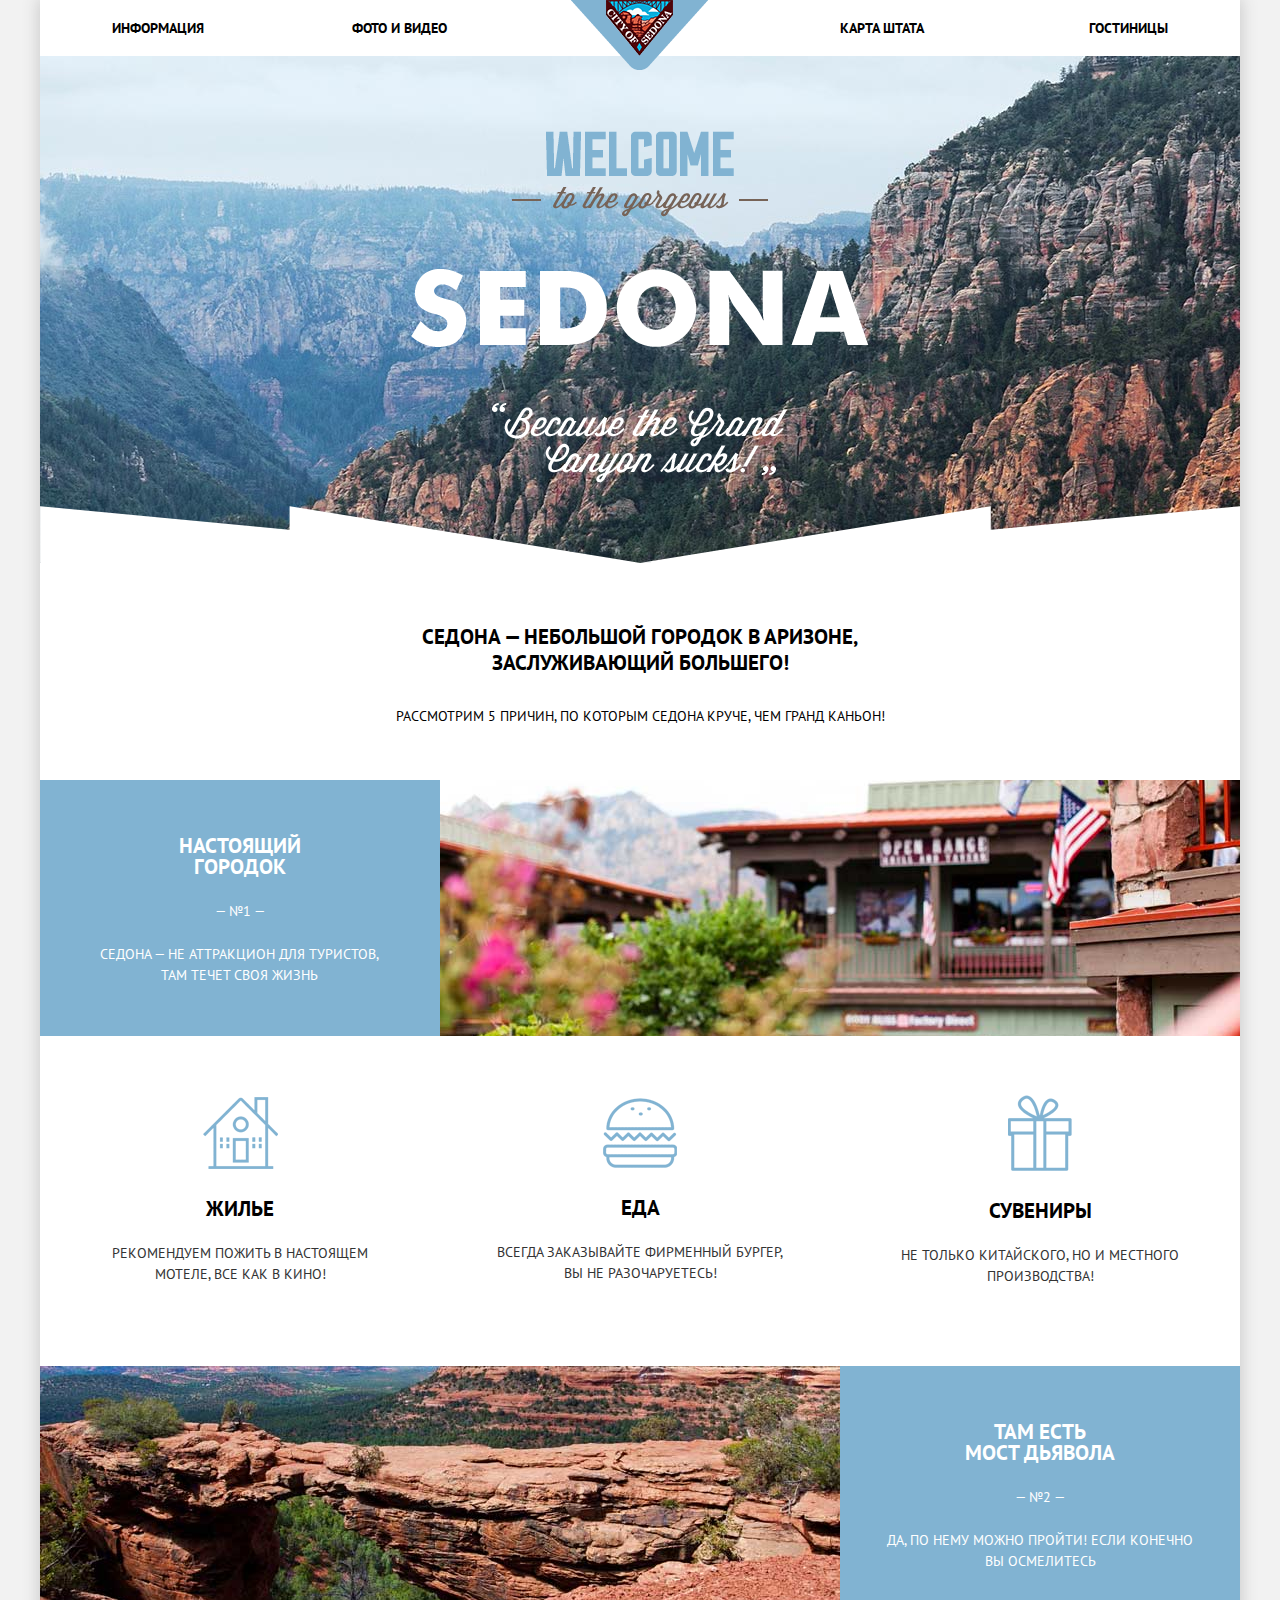
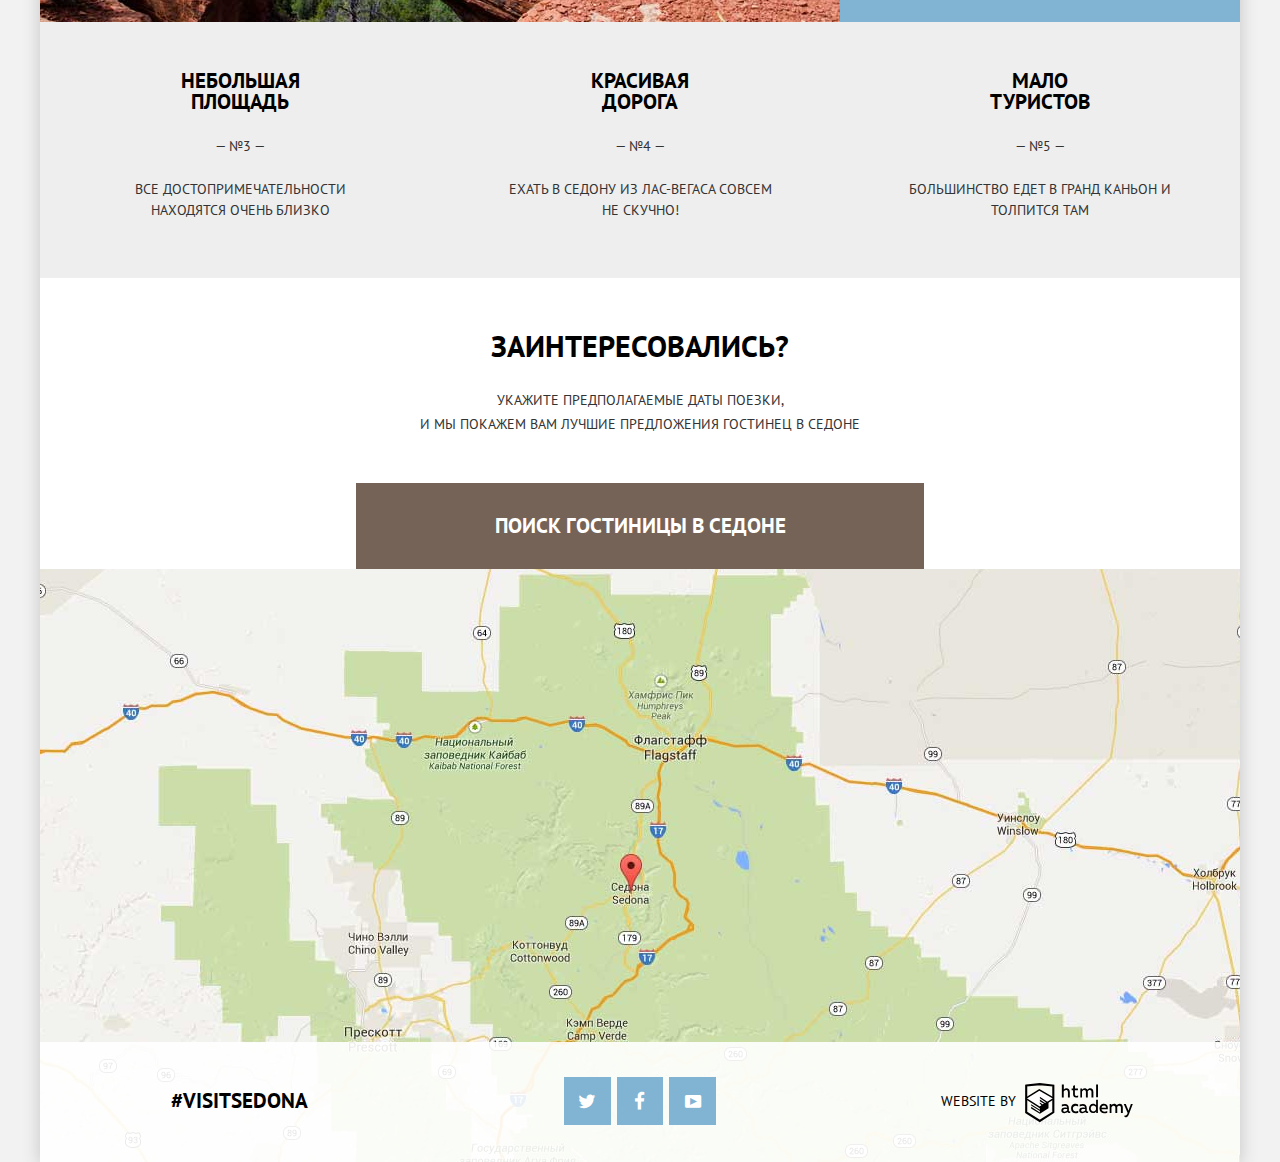
==== commit 577504a8: "Update" ====
--- a/index.html
+++ b/index.html
@@ -128,7 +128,7 @@
 			src="https://www.google.com/maps/embed?pb=!1m18!1m12!1m3!1d418521.3507115616!2d-111.89933737063487!3d34.96417594677969!2m3!1f0!2f0!3f0!3m2!1i1024!2i768!4f13.1!3m3!1m2!1s0x872da132f942b00d%3A0x5548c523fa6c8efd!2z0KHQtdC00L7QvdCwLCDQkNGA0LjQt9C-0L3QsCA4NjMzNiwg0KHQqNCQ!5e0!3m2!1sru!2sru!4v1472331176787"
 			width="1200" height="589" allowfullscreen></iframe>
 		<section class="footer-contacts footer-main">
-			<a href="#" class="footer-div footer-hash">#visitsedona</a>
+			<div class="footer-div footer-hash">#visitsedona</div>
 			<div class="footer-div footer-social">
 				<a href="#" class="icon-twitter"></a>
 				<a href="#" class="icon-facebook"></a>
--- a/css/style.min.css
+++ b/css/style.min.css
@@ -1 +1 @@
-@font-face{font-weight:400;font-style:normal;font-family:"symbols-sedona";src:url(../fonts/symbols-sedona.woff) format("woff"),url(../fonts/symbols-sedona.woff2) format("woff2")}[class^="icon-"]::before,[class*=" icon-"]::before{display:inline-block;width:1em;margin-right:.2em;margin-left:.2em;font-weight:400;line-height:1em;font-family:"symbols-sedona";text-align:center;text-transform:none;text-decoration:inherit;font-style:normal;font-variant:normal;speak:none}.icon-facebook::before{content:"\66"}.icon-twitter::before{content:"\74"}.icon-up-dir::before{content:"\25b2"}.icon-down-dir::before{content:"\25bc"}.icon-star::before{content:"\2605"}.icon-check-off::before{content:"\2610"}.icon-check-on::before{content:"\2611"}.icon-calendar::before{content:"\e800"}.icon-plus::before{content:"\e801"}.icon-minus::before{content:"\e802"}.icon-youtube::before{content:"\f39e"}html,body{font-family:'PT Sans','Arial',sans-serif;font-weight:400;font-size:14px;text-transform:uppercase;background-color:#f2f2f2}a{text-decoration:none;color:#000}p{color:#333;line-height:21px}.row-form,.counter,.hotel-feature-check,.hotel-type-check{padding:0;margin:0;border:0}input[name$='check']{display:none}input[type=text]:hover,button:active,button:focus,button:enabled{outline:none}.main-container{width:1200px;margin:0 auto;box-shadow:0 0 15px 2px #ccc;background-color:#fff}.main-header{position:relative}.main-menu{display:-webkit-box;display:-ms-flexbox;display:flex;list-style:none;padding:0 6%;margin:0;white-space:nowrap}.main-menu li{padding:15px 0;text-align:left;-ms-flex-preferred-size:20%;flex-basis:20%}.main-menu .active{color:#766357}.main-menu .active:hover{color:#604e43}.main-menu .active:active{color:rgba(118,99,87,.3)}.main-menu li:nth-of-type(3),.main-menu li:nth-of-type(4){text-align:right}.main-menu li:nth-child(2){margin-right:20%;padding-left:60px}.main-menu li:nth-child(3){padding-right:64px}.main-header img{position:absolute;z-index:1;left:50%;margin-left:-69px;font-size:0;line-height:0}.main-menu a{font-weight:700;font-size:14px;line-height:26px}.main-menu a:hover{color:#81b3d2}.main-menu a:active{color:#b2b2b2}.main-menu.active{color:#766357}.main-menu .active:hover{color:#604e43}.main-menu .active:active{color:rgba(118,99,87,.3)}.content-section{background-color:#81b3d2;background:url(../img/white-dual-arrow.png) 0 100% no-repeat,url(../img/bg-main.jpg) no-repeat;background-size:100% 57px,cover;text-align:center}.headers{background-color:white;text-align:center;line-height:26px;padding:0;margin:0}.content-section img{display:block;margin:0 auto;padding-top:75px;padding-bottom:80px}.content-header.h1{font-weight:700;font-size:21px;padding:61px 25% 15px;margin:0}.content-header.h2{font-weight:400;font-size:14px;padding-bottom:40px}.main.h3{font-size:21px;line-height:21px;margin:0}.content-first-reason,.content-second-reason{background-color:#81b3d2}.content-first-reason,.content-second-reason{color:#fff;font-size:0}.content-wrapper{display:inline-block;vertical-align:top;box-sizing:border-box;width:33.33%;font-size:14px}.text-wrapper{padding:55px 4.5% 50px;text-align:center}.text-wrapper:last-child{padding:55px 3.5% 50px;text-align:center}.text-wrapper p{color:#fff;margin:0}.paddinator{padding:24px 0 22px}.img-wrapper{position:relative;width:66.67%;overflow:hidden;min-height:256px}.img-wrapper img{position:absolute;top:49%;max-width:100%;-webkit-transform:translateY(-50%);transform:translateY(-50%)}.content-other-reasons{background-color:#eee;display:-webkit-box;display:-ms-flexbox;display:flex}.content-features{background-color:#fff;display:-webkit-box;display:-ms-flexbox;display:flex}.content-features h3{padding:25px 0 24px}.content-features h3,.content-features p,.content-other-reasons h3,.content-other-reasons p,.content-interesting h4,.content-interesting p{margin:0}.features{-ms-flex-preferred-size:33.33%;flex-basis:33.33%;text-align:center;padding:59px 4% 79px;-ms-flex-item-align:center;align-self:center}.other-reasons{padding:48px 5% 57px}.content-interesting{display:block;margin:0 auto;width:568px;background-color:#fff;text-align:center;vertical-align:middle;position:relative}.content-interesting p{line-height:24px}.content-interesting h4{font-size:30px;line-height:24px;padding-top:56px;padding-bottom:30px}.hotel-choose{display:none;position:absolute;left:0;right:0;background-color:#fff;z-index:1;box-shadow:0 7px 15px 2px rgba(200,200,200,.5);-webkit-transition:all 2s ease;transition:all 2s ease}.popup-window{-webkit-transform-origin:top;transform-origin:top;-webkit-animation:show .75s forwards;animation:show .75s forwards}.form{margin:55px}.row-form{display:inline-block;position:relative;font-weight:700;line-height:26px;margin-bottom:30px;font-size:0;text-align:left}.row-form:last-of-type{margin-bottom:54px}.label-form{display:inline-block;width:113px;font-size:14px}.label-form[for='counter-children']{width:65px;margin-left:52px}.input-form{display:inline-block;border:none;background-color:#f2f2f2;padding:5px 12px;box-sizing:border-box;width:345px;font-size:14px}.input-form:hover{background-color:#ebebeb}.input-form:active,.input-form:focus{background-color:#fff;outline:2px solid #e5e5e5}.date-form{padding-right:38px}.row-form .icon-calendar{font-size:21px;line-height:26px;position:absolute;top:6px;right:5px;font-weight:400;color:#c2c2c2}.row-form .icon-calendar:hover,.icon-plus:hover::before,.icon-minus:hover::before{color:#000}.row-form .icon-calendar:active,.icon-plus:active::before,.icon-minus:active::before{color:#81b3d2}.counter{display:inline-block}.counter button{background-color:#f2f2f2;font-size:14px;color:#a9a9a9;border:none;width:38px;padding:6px 5px}.form-counter{width:38px;padding:6px 12px;text-align:center}.btn{display:inline-block;padding:16px 0;width:100%;color:#fff;border:0;font-size:21px;line-height:26px;font-weight:700;text-transform:uppercase;cursor:pointer}.btn-info,.btn-reserve{font-size:14px;line-height:21px;padding:3px 8px 3px 9px;text-align:center}.btn-reserve:hover{background-color:#604e43}.btn-reserve:active{background-color:#604e43;color:rgba(255,255,255,.3)}.btn-info,.btn-find,.footer-social a{background-color:#81b3d2}.btn-info:hover,.btn-find:hover,.footer-social a:hover{background-color:#669ec0}.btn-info:active,.btn-find:active,.footer-social a:active{background-color:#5496bd;color:rgba(255,255,255,.3)}.btn-reserve{background-color:#766357}.btn-choose{background-color:#766357;padding:30px 0;margin-top:47px}.btn-find{background-color:#81b3d2}.btn-transparent,.btn-transparent:hover{background-color:transparent;border:2px solid #fff;border-radius:3px;width:133px;font-size:14px;line-height:26px;padding:3px 0;margin-top:35px;margin-left:1px}.btn-transparent:hover{background-color:#fff;color:#000}@-webkit-keyframes show{0%{-webkit-transform:scaleY(0) translateY(-20%);transform:scaleY(0) translateY(-20%)}100%{-webkit-transform:scaleY(1) translateY(0);transform:scaleY(1) translateY(0)}}@keyframes show{0%{-webkit-transform:scaleY(0) translateY(-20%);transform:scaleY(0) translateY(-20%)}100%{-webkit-transform:scaleY(1) translateY(0);transform:scaleY(1) translateY(0)}}@-webkit-keyframes hide{0%{-webkit-transform:scaleY(1) translateY(0);transform:scaleY(1) translateY(0)}100%{-webkit-transform:scaleY(0) translateY(-100%);transform:scaleY(0) translateY(-100%)}}@keyframes hide{0%{-webkit-transform:scaleY(1) translateY(0);transform:scaleY(1) translateY(0)}100%{-webkit-transform:scaleY(0) translateY(-100%);transform:scaleY(0) translateY(-100%)}}.main-page-footer,.hotels-page-footer{position:relative}.main-page-footer{background:url(../img/map.jpg) no-repeat center}.main-page-footer iframe{width:100%;border:0}.footer-hash{font-size:21px;line-height:26px;font-weight:700}.footer-contacts{background-color:rgba(255,255,255,.9);position:relative;padding:33px 0 35px;width:100%;margin-top:-120px;display:-webkit-box;display:-ms-flexbox;display:flex;-ms-flex-pack:distribute;justify-content:space-around;text-align:center}.footer-hotels{margin-top:0}.hotels-page-footer .footer-contacts{background-color:#fff}.footer-div{-ms-flex-preferred-size:33.33%;flex-basis:33.33%;-ms-flex-item-align:center;align-self:center}.footer-div p,.footer-div a{color:#000}.footer-hash{font-size:21px;line-height:26px;font-weight:700}.footer-hash:hover{color:#81b3d2}.footer-social a{color:#fff;font-size:19px;line-height:20px;padding:12px 10px;background-color:#81b3d2;margin:1px}.footer-htmlacademy a,.footer-htmlacademy p{display:inline-block;vertical-align:middle}footer svg{width:119px;height:41px;padding-top:7px}.st0{fill:none;stroke:#000;stroke-width:2}.st1{fill:#FFF;stroke:#000;stroke-width:1.4}.footer-htmlacademy a:hover .st0{stroke:#81b3d2;fill:none}.footer-htmlacademy a:hover .st1{stroke:#81b3d2;fill:#fff}.footer-htmlacademy a:hover .st2{fill:#81b3d2}.footer-htmlacademy a:active .st0{stroke:#bdbbbc;fill:none}.footer-htmlacademy a:active .st1{stroke:#bdbbbc;fill:#fff}.footer-htmlacademy a:active .st2{fill:#bdbbbc}.main-hotels{background-color:#fff}.main-hotels li{list-style:none}.main-hotels h2{font-size:16px;line-height:21px}.hotels-features{background:url(../img/hotels-bg.jpg) no-repeat center;color:#fff;padding:0 6%}.hotel-rating{position:relative}.rating{margin-top:53%;white-space:nowrap}.rating::before{position:absolute;top:-3%;right:0;font-family:'symbols-sedona';font-size:21px;line-height:21px;color:#81b3d2}.rating-1::before{content:'\2605  \2605  \2605  \2605'}.rating-2::before{content:'\2605  \2605'}.rating-3::before{content:'\2605  \2605  \2605'}.rating p{background-color:#f2f2f2;padding:4px 15px;margin:0 auto}.hotels-filters{display:-webkit-box;display:-ms-flexbox;display:flex;-ms-flex-pack:distribute;justify-content:space-around;-webkit-box-align:center;-ms-flex-align:center;align-items:center;padding-bottom:21px}.hotels-filters li{padding:14px 0;position:relative}.checklist{margin:0;padding:0}.checklist h2{margin-bottom:0}.checklist li:not(:first-child){margin-left:39px}.filters-fieldsets{-ms-flex-preferred-size:66.7%;flex-basis:66.7%;display:-webkit-box;display:-ms-flexbox;display:flex}.hotel-type-check{margin-left:119px}.hotel-type-check li:first-child{margin-left:-4px}.price-filter{-ms-flex-preferred-size:33.33%;flex-basis:33.33%;text-align:center;margin-top:1px;margin-left:70px}.price-filter h2{text-align:left;margin-bottom:10px}.price-range{border:2px solid #fff;border-radius:3px;position:relative;margin-left:10px;max-width:302px;padding:6px}.price-range label{display:inline-block;text-align:center;vertical-align:top;padding:0 6%}.price-range label:first-child{width:41%}.price-range label:last-child{width:20%}.price-range::before{content:'';width:2px;height:23px;position:absolute;background-color:#fff;top:5px;left:51%;margin-left:-2px}.price-range input{background-color:transparent;color:#fff;border:0;max-width:50%}.price-slider{position:relative;margin-top:20px}.price-slider::before,.price-slider::after,.price-slider:before,.price-slider:after{content:'';height:2px;position:absolute;left:20px;background-color:#fff}.price-slider::before{opacity:.3;right:2px}.price-slider::after{right:60px}.slider,.slider:hover{position:absolute;top:-9px;padding:2px;border-radius:50%;border:8px solid #fff;background-color:#ababab;cursor:pointer;z-index:5}.slider:hover{background-color:#1c4f80}.slider-min-price{left:11px}.slider-max-price{right:46px}.hotel-type ul{position:relative}input[type=checkbox]+label::before{content:'\2610';font-family:'symbols-sedona';font-size:26px;line-height:20px;position:absolute;top:13px;left:-39px;cursor:pointer}input[type=checkbox]:checked+label::before{content:'\2611'}input[type=checkbox]:disabled+label::before{content:'\2610';color:#6a6a6a}input[type=checkbox]:checked:disabled+label::before{content:'\2611';color:#6a6a6a}.hotels-list{display:-webkit-box;display:-ms-flexbox;display:flex;-webkit-box-orient:vertical;-webkit-box-direction:normal;-ms-flex-direction:column;flex-direction:column}.sort-type,.sort-type li,.sort-arrows,.hotels-sort h2{display:inline-block}.sort-arrows{float:right;margin-top:20px}.arrows{font-size:23px;line-height:20px;color:#ccc}.arrows:first-child{margin-right:-14px}.arrows:last-child{margin-right:-10px}.arrows.active{color:#81b3d2}.arrows.active:hover{color:#81b3d2}.arrows.active:active{color:#81b3d2}.arrows:hover{color:#000}.arrows:active{color:#81b3d2}.sort-type{padding-left:26px}.sort-type li{width:110px;font-size:12px;line-height:18px}.sort-type .active{color:#81b3d2;border:none}.sort-type .active:hover{color:#81b3d2;border:none}.sort-type .active:active{color:#81b3d2;border:none}.sort-type li:not(:first-child){width:78px}.sort-type a{color:rgba(0,0,0,.3);border-bottom:1px dotted #81b3d2}.sort-type a:hover{color:#81b3d2}.sort-type a:active{color:#000;border:none}.hotels-sort h2{width:135px;font-size:21px;line-height:26px;margin-top:17px}.hotels-sort,.hotels{-webkit-box-flex:1;-ms-flex-positive:1;flex-grow:1}.hotels-sort,.hotels-description{border-bottom:1px solid #e5e5e5}.hotels-sort{padding:9px 6% 14px}.hotels-description{padding:30px 6%}.hotels-catalog{display:-webkit-box;display:-ms-flexbox;display:flex;-webkit-box-orient:vertical;-webkit-box-direction:normal;-ms-flex-direction:column;flex-direction:column}.hotels-description{display:-webkit-box;display:-ms-flexbox;display:flex;-webkit-box-align:center;-ms-flex-align:center;align-items:center}.hotels-description img{-ms-flex-item-align:center;align-self:center}.hotel-item{padding-left:30px;margin-top:-5px;width:75%}.hotel-item h3{font-size:21px;line-height:26px;margin-top:0;margin-bottom:0}.hotel-name:hover{color:#81b3d2}.hotel-name:active{color:rgba(0,0,0,.3)}.hotel-type{display:inline-block;margin-right:19px;width:93px}.hotel-type p,.hotel-reserve p{margin:7px 0 14px}.hotel-reserve{display:inline-block}+@font-face{font-weight:400;font-style:normal;font-family:"symbols-sedona";src:url(../fonts/symbols-sedona.woff) format("woff"),url(../fonts/symbols-sedona.woff2) format("woff2")}[class^="icon-"]::before,[class*=" icon-"]::before{display:inline-block;width:1em;margin-right:.2em;margin-left:.2em;font-weight:400;line-height:1em;font-family:"symbols-sedona";text-align:center;text-transform:none;text-decoration:inherit;font-style:normal;font-variant:normal;speak:none}.icon-facebook::before{content:"\66"}.icon-twitter::before{content:"\74"}.icon-up-dir::before{content:"\25b2"}.icon-down-dir::before{content:"\25bc"}.icon-star::before{content:"\2605"}.icon-check-off::before{content:"\2610"}.icon-check-on::before{content:"\2611"}.icon-calendar::before{content:"\e800"}.icon-plus::before{content:"\e801"}.icon-minus::before{content:"\e802"}.icon-youtube::before{content:"\f39e"}html,body{font-family:'PT Sans','Arial',sans-serif;font-weight:400;font-size:14px;text-transform:uppercase;background-color:#f2f2f2}a{text-decoration:none;color:#000}p{color:#333;line-height:21px}.row-form,.counter,.hotel-feature-check,.hotel-type-check{padding:0;margin:0;border:0}input[name$='check']{display:none}input[type=text]:hover,button:active,button:focus,button:enabled{outline:none}.main-container{width:1200px;margin:0 auto;box-shadow:0 0 15px 2px #ccc;background-color:#fff}.main-header{position:relative}.main-menu{display:-webkit-box;display:-ms-flexbox;display:flex;list-style:none;padding:0 6%;margin:0;white-space:nowrap}.main-menu li{padding:15px 0;text-align:left;flex-basis:20%;-ms-flex:1}.main-menu .active{color:#766357}.main-menu .active:hover{color:#604e43}.main-menu .active:active{color:rgba(118,99,87,.3)}.main-menu li:nth-of-type(3),.main-menu li:nth-of-type(4){text-align:right}.main-menu li:nth-child(2){margin-right:20%;padding-left:60px}.main-menu li:nth-child(3){padding-right:64px}.main-header img{position:absolute;z-index:1;left:50%;margin-left:-69px;font-size:0;line-height:0}.main-menu a{font-weight:700;font-size:14px;line-height:26px}.main-menu a:hover{color:#81b3d2}.main-menu a:active{color:#b2b2b2}.main-menu.active{color:#766357}.main-menu .active:hover{color:#604e43}.main-menu .active:active{color:rgba(118,99,87,.3)}.content-section{background-color:#81b3d2;background:url(../img/white-dual-arrow.png) 0 100% no-repeat,url(../img/bg-main.jpg) no-repeat;background-size:100% 57px,cover;text-align:center}.headers{background-color:white;text-align:center;line-height:26px;padding:0;margin:0}.content-section img{display:block;margin:0 auto;padding-top:75px;padding-bottom:80px}.content-header.h1{font-weight:700;font-size:21px;padding:61px 25% 15px;margin:0}.content-header.h2{font-weight:400;font-size:14px;padding-bottom:40px}.main.h3{font-size:21px;line-height:21px;margin:0}.content-first-reason,.content-second-reason{background-color:#81b3d2}.content-first-reason,.content-second-reason{color:#fff;font-size:0}.content-wrapper{display:inline-block;vertical-align:top;box-sizing:border-box;width:33.33%;font-size:14px}.text-wrapper{padding:55px 4.5% 50px;text-align:center}.text-wrapper:last-child{padding:55px 3.5% 50px;text-align:center}.text-wrapper p{color:#fff;margin:0}.paddinator{padding:24px 0 22px}.img-wrapper{position:relative;width:66.67%;overflow:hidden;min-height:256px}.img-wrapper img{position:absolute;top:49%;max-width:100%;-webkit-transform:translateY(-50%);transform:translateY(-50%)}.content-other-reasons{background-color:#eee;display:-webkit-box;display:-ms-flexbox;display:flex}.content-features{background-color:#fff;display:-webkit-box;display:-ms-flexbox;display:flex}.content-features h3{padding:25px 0 24px}.content-features h3,.content-features p,.content-other-reasons h3,.content-other-reasons p,.content-interesting h4,.content-interesting p{margin:0}.features{-ms-flex:1;flex-basis:33.33%;text-align:center;padding:59px 4% 79px;-ms-flex-item-align:center;align-self:center}.other-reasons{padding:48px 5% 57px}.content-interesting{display:block;margin:0 auto;width:568px;background-color:#fff;text-align:center;vertical-align:middle;position:relative}.content-interesting p{line-height:24px}.content-interesting h4{font-size:30px;line-height:24px;padding-top:56px;padding-bottom:30px}.hotel-choose{display:none;position:absolute;left:0;right:0;background-color:#fff;z-index:1;box-shadow:0 7px 15px 2px rgba(200,200,200,.5);-webkit-transition:all 2s ease;transition:all 2s ease}.popup-window{-webkit-transform-origin:top;transform-origin:top;-webkit-animation:show .75s forwards;animation:show .75s forwards}.form{margin:55px}.row-form{display:inline-block;position:relative;font-weight:700;line-height:26px;margin-bottom:30px;font-size:0;text-align:left}.row-form:last-of-type{margin-bottom:54px}.label-form{display:inline-block;width:113px;font-size:14px}.label-form[for='counter-children']{width:65px;margin-left:52px}.input-form{display:inline-block;border:none;background-color:#f2f2f2;padding:5px 12px;box-sizing:border-box;width:345px;font-size:14px}.input-form:hover{background-color:#ebebeb}.input-form:active,.input-form:focus{background-color:#fff;outline:2px solid #e5e5e5}.date-form{padding-right:38px}.row-form .icon-calendar{font-size:21px;line-height:26px;position:absolute;top:6px;right:5px;font-weight:400;color:#c2c2c2}.row-form .icon-calendar:hover,.icon-plus:hover::before,.icon-minus:hover::before{color:#000}.row-form .icon-calendar:active,.icon-plus:active::before,.icon-minus:active::before{color:#81b3d2}.counter{display:inline-block}.counter button{background-color:#f2f2f2;font-size:14px;color:#a9a9a9;border:none;width:38px;padding:6px 5px}.form-counter{width:38px;padding:6px 12px;text-align:center}.btn{display:inline-block;padding:16px 0;width:100%;color:#fff;border:0;font-size:21px;line-height:26px;font-weight:700;text-transform:uppercase;cursor:pointer}.btn-info,.btn-reserve{font-size:14px;line-height:21px;padding:3px 8px 3px 9px;text-align:center}.btn-reserve:hover{background-color:#604e43}.btn-reserve:active{background-color:#604e43;color:rgba(255,255,255,.3)}.btn-info,.btn-find,.footer-social a{background-color:#81b3d2}.btn-info:hover,.btn-find:hover,.footer-social a:hover{background-color:#669ec0}.btn-info:active,.btn-find:active,.footer-social a:active{background-color:#5496bd;color:rgba(255,255,255,.3)}.btn-reserve{background-color:#766357}.btn-choose{background-color:#766357;padding:30px 0;margin-top:47px}.btn-find{background-color:#81b3d2}.btn-transparent,.btn-transparent:hover{background-color:transparent;border:2px solid #fff;border-radius:3px;width:133px;font-size:14px;line-height:26px;padding:3px 0;margin-top:35px;margin-left:1px}.btn-transparent:hover{background-color:#fff;color:#000}@-webkit-keyframes show{0%{-webkit-transform:scaleY(0) translateY(-20%);transform:scaleY(0) translateY(-20%)}100%{-webkit-transform:scaleY(1) translateY(0);transform:scaleY(1) translateY(0)}}@keyframes show{0%{-webkit-transform:scaleY(0) translateY(-20%);transform:scaleY(0) translateY(-20%)}100%{-webkit-transform:scaleY(1) translateY(0);transform:scaleY(1) translateY(0)}}@-webkit-keyframes hide{0%{-webkit-transform:scaleY(1) translateY(0);transform:scaleY(1) translateY(0)}100%{-webkit-transform:scaleY(0) translateY(-100%);transform:scaleY(0) translateY(-100%)}}@keyframes hide{0%{-webkit-transform:scaleY(1) translateY(0);transform:scaleY(1) translateY(0)}100%{-webkit-transform:scaleY(0) translateY(-100%);transform:scaleY(0) translateY(-100%)}}.main-page-footer,.hotels-page-footer{position:relative}.main-page-footer{background:url(../img/map.jpg) no-repeat center}.main-page-footer iframe{width:100%;border:0}.footer-hash{font-size:21px;line-height:26px;font-weight:700}.footer-contacts{background-color:rgba(255,255,255,.9);position:relative;padding:33px 0 35px;width:100%;margin-top:-120px;display:-webkit-box;display:-ms-flexbox;display:flex;-ms-flex-pack:distribute;justify-content:space-around;text-align:center}.footer-hotels{margin-top:0}.hotels-page-footer .footer-contacts{background-color:#fff}.footer-div{-ms-flex-preferred-size:33.33%;flex-basis:33.33%;-ms-flex:1;-ms-flex-item-align:center;align-self:center}.footer-div p,.footer-div a{color:#000}.footer-hash{font-size:21px;line-height:26px;font-weight:700}.footer-social a{color:#fff;font-size:19px;line-height:20px;padding:12px 10px;background-color:#81b3d2;margin:1px}.footer-htmlacademy a,.footer-htmlacademy p{display:inline-block;vertical-align:middle}footer svg{width:119px;height:41px;padding-top:7px}.st0{fill:none;stroke:#000;stroke-width:2}.st1{fill:#FFF;stroke:#000;stroke-width:1.4}.footer-htmlacademy a:hover .st0{stroke:#81b3d2;fill:none}.footer-htmlacademy a:hover .st1{stroke:#81b3d2;fill:#fff}.footer-htmlacademy a:hover .st2{fill:#81b3d2}.footer-htmlacademy a:active .st0{stroke:#bdbbbc;fill:none}.footer-htmlacademy a:active .st1{stroke:#bdbbbc;fill:#fff}.footer-htmlacademy a:active .st2{fill:#bdbbbc}.main-hotels{background-color:#fff}.main-hotels li{list-style:none}.main-hotels h2{font-size:16px;line-height:21px}.hotels-features{background:url(../img/hotels-bg.jpg) no-repeat center;color:#fff;padding:0 6%}.hotel-rating{position:relative}.rating{margin-top:53%;white-space:nowrap}.rating::before{position:absolute;top:-3%;right:0;font-family:'symbols-sedona';font-size:21px;line-height:21px;color:#81b3d2}.rating-1::before{content:'\2605  \2605  \2605  \2605'}.rating-2::before{content:'\2605  \2605'}.rating-3::before{content:'\2605  \2605  \2605'}.rating p{background-color:#f2f2f2;padding:4px 15px;margin:0 auto}.hotels-filters{display:-webkit-box;display:-ms-flexbox;display:flex;-ms-flex-pack:distribute;justify-content:space-around;-webkit-box-align:center;-ms-flex-align:center;align-items:center;padding-bottom:21px}.hotels-filters li{padding:14px 0;position:relative}.checklist{margin:0;padding:0}.checklist h2{margin-bottom:0}.checklist li:not(:first-child){margin-left:39px}.filters-fieldsets{flex-basis:66.7%;-ms-flex:2;display:-webkit-box;display:-ms-flexbox;display:flex}.hotel-type-check{margin-left:119px}.hotel-type-check li:first-child{margin-left:-4px}.price-filter-form{max-width:328px}.price-filter{flex-basis:33.33%;-ms-flex:1;text-align:center;margin-top:1px;margin-left:70px}.price-filter h2{text-align:left;margin-bottom:10px}.price-range{border:2px solid #fff;border-radius:3px;position:relative;margin-left:10px;max-width:302px;padding:6px}.price-range label{display:inline-block;text-align:center;vertical-align:top;padding:0 6%}.price-range label:first-child{width:41%}.price-range label:last-child{width:20%}.price-range::before{content:'';width:2px;height:23px;position:absolute;background-color:#fff;top:5px;left:51%;margin-left:-2px}.price-range input{background-color:transparent;color:#fff;border:0;max-width:50%}.price-slider{position:relative;margin-top:20px}.price-slider::before,.price-slider::after,.price-slider:before,.price-slider:after{content:'';height:2px;position:absolute;left:20px;background-color:#fff}.price-slider::before{opacity:.3;right:2px;max-width:307px}.price-slider::after{right:60px;max-width:248px}.slider,.slider:hover{position:absolute;top:-9px;padding:2px;border-radius:50%;border:8px solid #fff;background-color:#ababab;cursor:pointer;z-index:5}.slider:hover{background-color:#1c4f80}.slider-min-price{left:11px}.slider-max-price{right:46px}.hotel-type ul{position:relative}input[type=checkbox]+label::before{content:'\2610';font-family:'symbols-sedona';font-size:26px;line-height:20px;position:absolute;top:13px;left:-39px;cursor:pointer}input[type=checkbox]:checked+label::before{content:'\2611'}input[type=checkbox]:disabled+label::before{content:'\2610';color:#6a6a6a}input[type=checkbox]:checked:disabled+label::before{content:'\2611';color:#6a6a6a}.hotels-list{display:-webkit-box;display:-ms-flexbox;display:flex;-webkit-box-orient:vertical;-webkit-box-direction:normal;-ms-flex-direction:column;flex-direction:column}.sort-type,.sort-type li,.sort-arrows,.hotels-sort h2{display:inline-block}.sort-arrows{float:right;margin-top:20px}.arrows{font-size:23px;line-height:20px;color:#ccc}.arrows:first-child{margin-right:-14px}.arrows:last-child{margin-right:-10px}.arrows.active{color:#81b3d2}.arrows.active:hover{color:#81b3d2}.arrows.active:active{color:#81b3d2}.arrows:hover{color:#000}.arrows:active{color:#81b3d2}.sort-type{padding-left:26px}.sort-type li{width:110px;font-size:12px;line-height:18px}.sort-type .active{color:#81b3d2;border:none}.sort-type .active:hover{color:#81b3d2;border:none}.sort-type .active:active{color:#81b3d2;border:none}.sort-type li:not(:first-child){width:78px}.sort-type a{color:rgba(0,0,0,.3);border-bottom:1px dotted #81b3d2}.sort-type a:hover{color:#81b3d2}.sort-type a:active{color:#000;border:none}.hotels-sort h2{width:135px;font-size:21px;line-height:26px;margin-top:17px}.hotels-sort,.hotels{-webkit-box-flex:1;-ms-flex-positive:1;flex-grow:1}.hotels-sort,.hotels-description{border-bottom:1px solid #e5e5e5}.hotels-sort{padding:9px 6% 14px}.hotels-description{padding:30px 6%}.hotels-catalog{display:-webkit-box;display:-ms-flexbox;display:flex;-webkit-box-orient:vertical;-webkit-box-direction:normal;-ms-flex-direction:column;flex-direction:column}.hotels-description{display:-webkit-box;display:-ms-flexbox;display:flex;-webkit-box-align:center;-ms-flex-align:center;align-items:center}.hotels-description img{-ms-flex-item-align:center;align-self:center}.hotel-item{padding-left:30px;margin-top:-5px;width:75%}.hotel-item h3{font-size:21px;line-height:26px;margin-top:0;margin-bottom:0}.hotel-name:hover{color:#81b3d2}.hotel-name:active{color:rgba(0,0,0,.3)}.hotel-type{display:inline-block;margin-right:19px;width:93px}.hotel-type p,.hotel-reserve p{margin:7px 0 14px}.hotel-reserve{display:inline-block}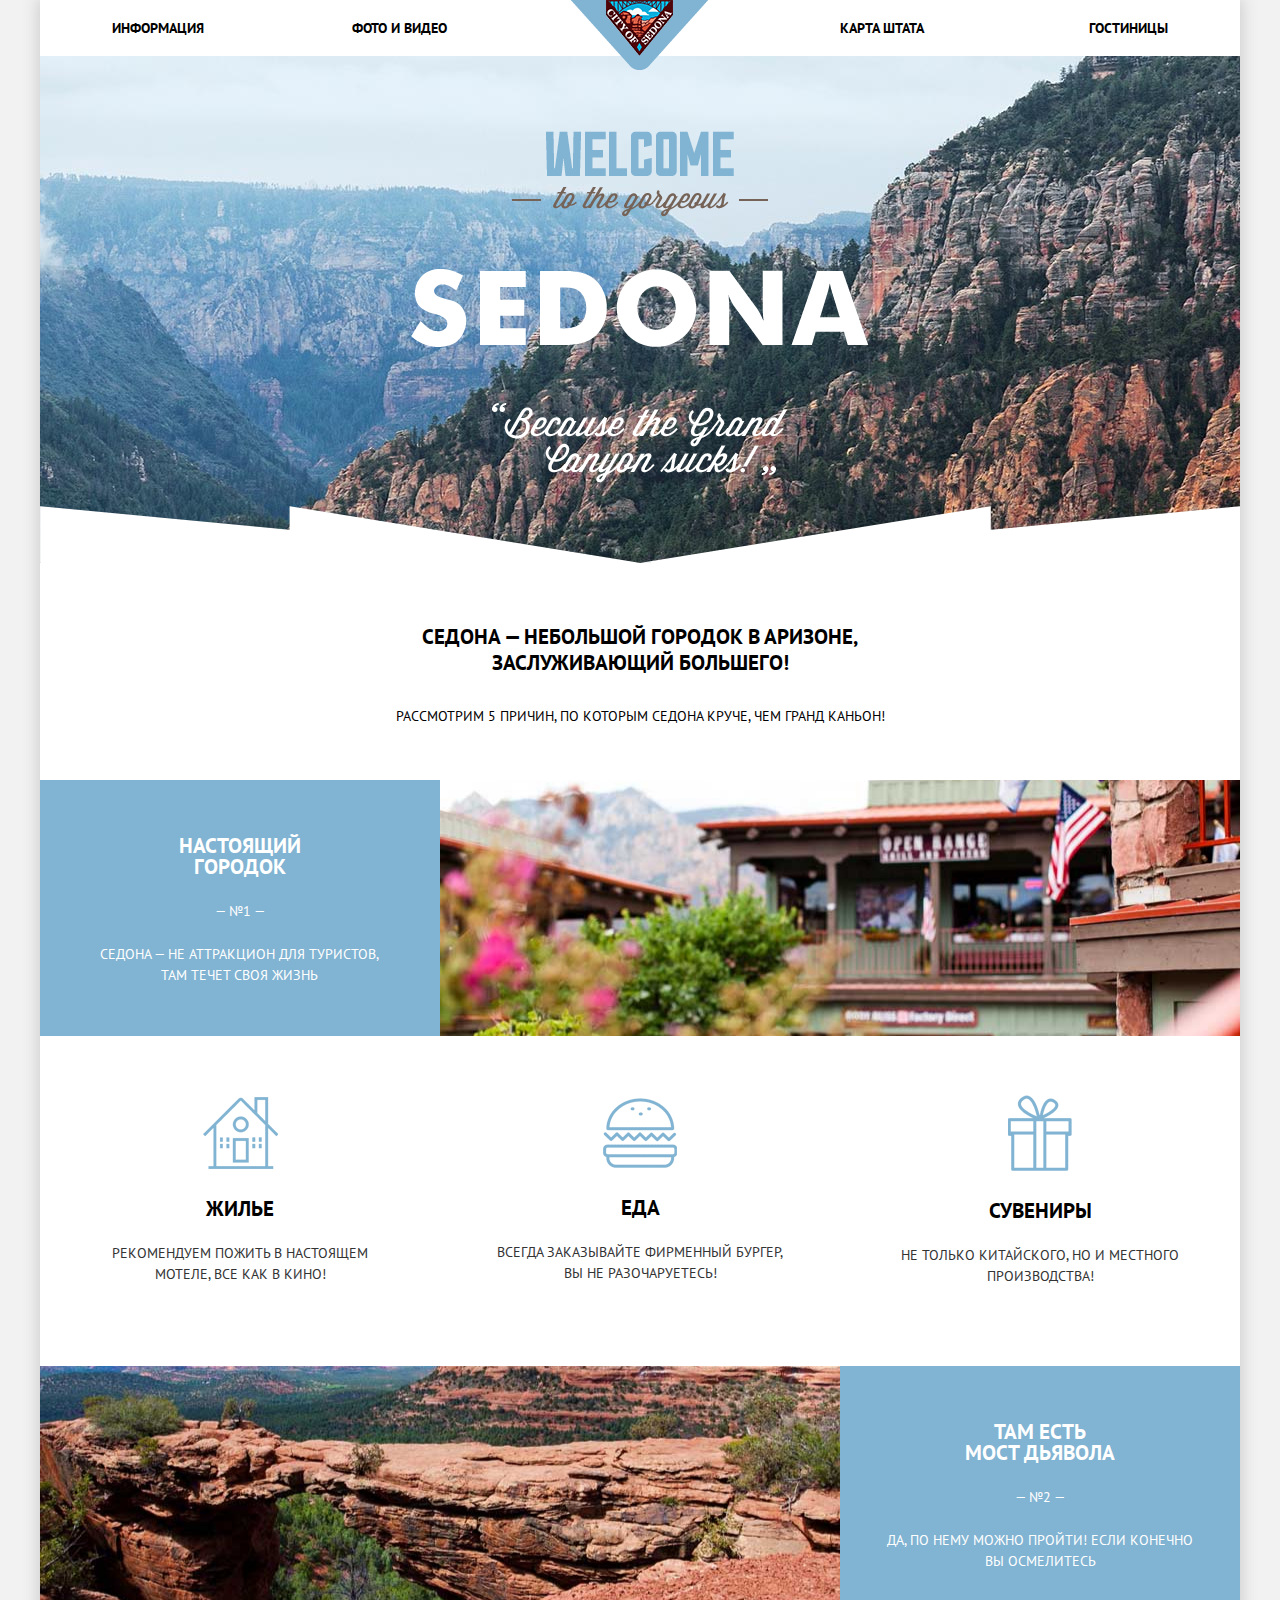
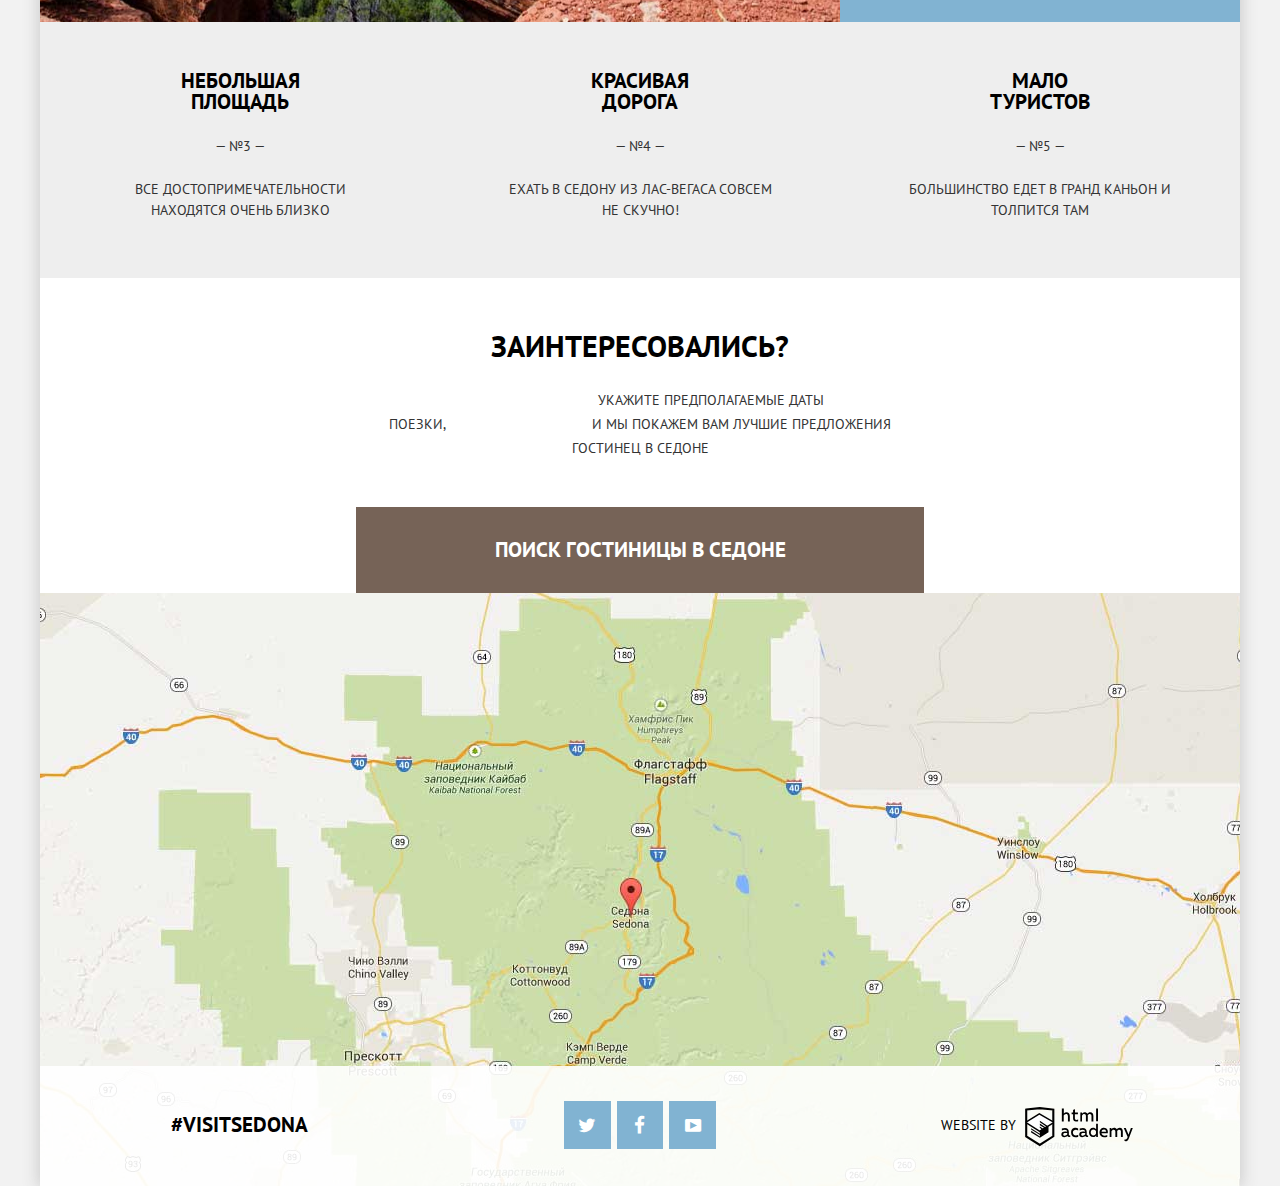
==== commit 0be443f8: "Changes" ====
--- a/index.html
+++ b/index.html
@@ -10,7 +10,7 @@
 	<link href='https://fonts.googleapis.com/css?family=PT+Sans:400,700' rel='stylesheet' type='text/css'>
 	<link rel="shortcut icon" href="./img/favicon.png" type="image/png">
 	<link href="css/normalize.css" rel="stylesheet">
-	<link href="css/style.min.css" rel="stylesheet">
+	<link href="css/style.css" rel="stylesheet">
 </head>
 <body>
 <div class="main-container">
@@ -26,22 +26,20 @@
 		</nav>
 	</header>
 	<main>
-		<section class="content-section">
+		<div class="content-section">
 			<img src="./img/sedona-text.png" width="458" height="352" alt="Sedona. Because the Grand Canyon sucks">
-		</section>
+		</div>
 		<section class="headers">
 			<h1 class="content-header h1">Седона — небольшой городок в Аризоне, заслуживающий большего!</h1>
 			<h2 class="content-header h2">Рассмотрим 5 причин, по которым Седона круче, чем Гранд Каньон!</h2>
 		</section>
-		<section class="content-first-reason">
+		<section class="content-reason content-first-reason">
 			<div class="content-wrapper text-wrapper">
 				<h3 class="main h3">Настоящий<br> городок</h3>
 				<p class="paddinator">— №1 —</p>
 				<p>Седона — не аттракцион для туристов, там течет своя жизнь</p>
 			</div>
-			<div class="content-wrapper img-wrapper">
-				<img src="./img/bg-first.jpg" width="800" height="400" alt="First reason image">
-			</div>
+
 		</section>
 		<section class="content-features">
 			<div class="features">
@@ -60,10 +58,8 @@
 				<p>Не только китайского, но и местного производства!</p>
 			</div>
 		</section>
-		<section class="content-second-reason">
-			<div class="content-wrapper img-wrapper">
-				<img src="./img/bg-second.jpg" width="800" height="400" alt="Second reason image">
-			</div>
+		<section class="content-reason content-second-reason">
+
 			<div class="content-wrapper text-wrapper">
 				<h3 class="main h3">Там есть<br> мост дьявола</h3>
 				<p class="paddinator">— №2 —</p>
@@ -89,8 +85,8 @@
 		</section>
 		<section class="content-interesting">
 			<h4>Заинтересовались?</h4>
-			<p>Укажите предполагаемые даты поезки, <br> и мы покажем вам лучшие предложения гостинец в Седоне</p>
-			<a class="btn btn-choose" id="choose">Поиск гостиницы в Седоне</a>
+			<p><span class="br-imitation">Укажите предполагаемые даты поезки,</span> и мы покажем вам лучшие предложения гостинец в Седоне</p>
+			<a href="hotels.html" class="btn btn-choose" id="choose">Поиск гостиницы в Седоне</a>
 			<div class="hotel-choose popup-window">
 				<form class="form" method="post">
 					<fieldset class="row-form">
@@ -118,7 +114,7 @@
 							<button class="icon-plus" type="button"></button>
 						</fieldset>
 					</fieldset>
-					<input class="btn btn-find" type="submit" value="Найти">
+					<a class="btn btn-find" id="find">Найти</a>
 				</form>
 			</div>
 		</section>
@@ -127,7 +123,7 @@
 		<iframe
 			src="https://www.google.com/maps/embed?pb=!1m18!1m12!1m3!1d418521.3507115616!2d-111.89933737063487!3d34.96417594677969!2m3!1f0!2f0!3f0!3m2!1i1024!2i768!4f13.1!3m3!1m2!1s0x872da132f942b00d%3A0x5548c523fa6c8efd!2z0KHQtdC00L7QvdCwLCDQkNGA0LjQt9C-0L3QsCA4NjMzNiwg0KHQqNCQ!5e0!3m2!1sru!2sru!4v1472331176787"
 			width="1200" height="589" allowfullscreen></iframe>
-		<section class="footer-contacts footer-main">
+		<div class="footer-contacts footer-main">
 			<div class="footer-div footer-hash">#visitsedona</div>
 			<div class="footer-div footer-social">
 				<a href="#" class="icon-twitter"></a>
@@ -144,9 +140,9 @@
 					</svg>
 				</a>
 			</div>
-		</section>
+		</div>
 	</footer>
 </div>
-<script type="text/javascript" src="js/script.min.js"></script>
+<script type="text/javascript" src="js/script.js"></script>
 </body>
 </html>
--- a/css/style.css
+++ b/css/style.css
@@ -0,0 +1,1201 @@
+/* Шрифты и иконки */
+
+@font-face {
+	font-weight: normal;
+	font-style: normal;
+	font-family: "symbols-sedona";
+	src: url("../fonts/symbols-sedona.woff") format("woff"),
+	url("../fonts/symbols-sedona.woff2") format("woff2");
+}
+
+[class^="icon-"]::before,
+[class*=" icon-"]::before {
+	display: inline-block;
+	width: 1em;
+	margin-right: 0.2em;
+	margin-left: 0.2em;
+	font-weight: normal;
+	line-height: 1em;
+	font-family: "symbols-sedona";
+	text-align: center;
+	text-transform: none;
+	text-decoration: inherit;
+	font-style: normal;
+	font-variant: normal;
+	speak: none;
+}
+
+.icon-facebook::before {
+	content: "\66";
+}
+
+/* "f" */
+.icon-twitter::before {
+	content: "\74";
+}
+
+/* "t" */
+.icon-up-dir::before {
+	content: "\25b2";
+}
+
+/* "▲" */
+.icon-down-dir::before {
+	content: "\25bc";
+}
+
+/* "▼" */
+.icon-star::before {
+	content: "\2605";
+}
+
+/* "★" */
+.icon-check-off::before {
+	content: "\2610";
+}
+
+/* "☐" */
+.icon-check-on::before {
+	content: "\2611";
+}
+
+/* "☑" */
+.icon-calendar::before {
+	content: "\e800";
+}
+
+/* "" */
+.icon-plus::before {
+	content: "\e801";
+}
+
+/* "" */
+.icon-minus::before {
+	content: "\e802";
+}
+
+/* "" */
+.icon-youtube::before {
+	content: "\f39e";
+}
+
+/* "" */
+
+/* Конец. Шрифты и иконки */
+
+/* Общие стили по элементам */
+
+html,
+body {
+	font-family: "PT Sans", "Arial", sans-serif;
+	font-weight: 400;
+	font-size: 14px;
+	text-transform: uppercase;
+	background-color: #f2f2f2;
+}
+
+a {
+	text-decoration: none;
+	color: #000000;
+}
+
+p {
+	color: #333333;
+	line-height: 21px;
+}
+
+.row-form,
+.counter,
+.hotel-feature-check,
+.hotel-type-check {
+	padding: 0;
+	margin: 0;
+	border: 0;
+}
+
+input[name$="check"] {
+	display: none;
+}
+
+input[type=text]:hover,
+button:active,
+button:focus,
+button:enabled {
+	outline: none;
+}
+
+/* Конец. Общие стили по элементам */
+
+/* Основной контейнер */
+.main-container {
+	width: 1200px;
+	margin: 0 auto;
+	box-shadow: 0 0 15px 2px #cccccc;
+	background-color: #ffffff;
+}
+
+/* Конец. Основной контейнер */
+
+/* Header стили */
+.main-header {
+	position: relative;
+}
+
+.main-menu {
+	display: -webkit-box;
+	display: -ms-flexbox;
+	display: flex;
+	list-style: none;
+	padding: 0 6%;
+	margin: 0;
+	white-space: nowrap;
+}
+
+.main-menu li {
+	padding: 15px 0;
+	text-align: left;
+	flex-basis: 20%;
+	-ms-flex: 1;
+}
+
+.main-menu .active {
+	color: #766357;
+}
+
+.main-menu .active:hover {
+	color: #604e43;
+}
+
+.main-menu .active:active {
+	color: rgba(118, 99, 87, 0.3);
+}
+
+.main-menu li:nth-of-type(3),
+.main-menu li:nth-of-type(4) {
+	text-align: right;
+}
+
+.main-menu li:nth-child(2) {
+	margin-right: 20%;
+	padding-left: 60px;
+}
+
+.main-menu li:nth-child(3) {
+	padding-right: 64px;
+}
+
+.main-header img {
+	position: absolute;
+	z-index: 1;
+	left: 50%;
+	margin-left: -69px;
+	font-size: 0;
+	line-height: 0;
+}
+
+.main-menu a {
+	font-weight: 700;
+	font-size: 14px;
+	line-height: 26px;
+}
+
+.main-menu a:hover {
+	color: #81b3d2;
+}
+
+.main-menu a:active {
+	color: #b2b2b2;
+}
+
+.main-menu.active {
+	color: #766357;
+}
+
+.main-menu .active:hover {
+	color: #604e43;
+}
+
+.main-menu .active:active {
+	color: rgba(118, 99, 87, 0.3);
+}
+
+/* Конец. Header стили */
+
+/* Main стили */
+
+/* Сontent-section */
+.content-section {
+	background-color: #81b3d2;
+	background:
+		url("../img/white-dual-arrow.png") 0 100% no-repeat,
+		url("../img/bg-main.jpg") no-repeat;
+	background-size: 100% 57px, cover;
+	text-align: center;
+}
+
+.headers {
+	background-color: white;
+	text-align: center;
+	line-height: 26px;
+	padding: 0;
+	margin: 0;
+}
+
+.content-section img {
+	display: block;
+	margin: 0 auto;
+	padding-top: 75px;
+	padding-bottom: 80px;
+}
+
+.content-header.h1 {
+	font-weight: 700;
+	font-size: 21px;
+	padding: 61px 25% 15px;
+	margin: 0;
+}
+
+.content-header.h2 {
+	font-weight: 400;
+	font-size: 14px;
+	padding-bottom: 40px;
+}
+
+/* Конец. Сontent-section */
+
+/* Content-*-reason */
+
+.main.h3 {
+	font-size: 21px;
+	line-height: 21px;
+	margin: 0;
+}
+
+.content-wrapper {
+	display: inline-block;
+	vertical-align: middle;
+	box-sizing: border-box;
+	width: 33.33%;
+	font-size: 14px;
+}
+
+.text-wrapper {
+	padding: 55px 4.5% 50px;
+	text-align: center;
+}
+
+.content-second-reason .text-wrapper {
+	padding: 55px 3.5% 50px;
+	text-align: center;
+	margin-left: 66.67%;
+}
+
+.text-wrapper p {
+	color: #ffffff;
+	margin: 0;
+}
+
+.paddinator {
+	padding: 24px 0 22px;
+}
+
+.content-reason {
+	overflow: hidden;
+	background-color: #81b3d2;
+	color: #ffffff;
+}
+
+.content-first-reason {
+	background: #81b3d2 url("../img/bg-first.jpg") no-repeat right 54%;
+}
+
+.content-second-reason {
+	background: #81b3d2 url("../img/bg-second.jpg") no-repeat left 53%;
+}
+
+.content-other-reasons {
+	background-color: #eeeeee;
+	display: -webkit-box;
+	display: -ms-flexbox;
+	display: flex;
+}
+
+/* Конец. Content-*-reason */
+
+/* Content-features */
+
+.content-features {
+	background-color: #ffffff;
+	display: -webkit-box;
+	display: -ms-flexbox;
+	display: flex;
+}
+
+.content-features h3 {
+	padding: 25px 0 24px;
+}
+
+.content-features h3,
+.content-features p,
+.content-other-reasons h3,
+.content-other-reasons p,
+.content-interesting h4,
+.content-interesting p {
+	margin: 0;
+}
+
+.features {
+	-ms-flex: 1;
+	flex-basis: 33.33%;
+	text-align: center;
+	padding: 59px 4% 79px;
+	-ms-flex-item-align: center;
+	align-self: center;
+}
+
+.other-reasons {
+	padding: 48px 5% 57px;
+}
+
+/* Конец. Content-features */
+
+/* Content-interesting */
+
+.content-interesting {
+	display: block;
+	margin: 0 auto;
+	width: 568px;
+	background-color: #ffffff;
+	text-align: center;
+	vertical-align: middle;
+	position: relative;
+}
+
+.content-interesting p {
+	line-height: 24px;
+}
+
+.content-interesting h4 {
+	font-size: 30px;
+	line-height: 24px;
+	padding-top: 56px;
+	padding-bottom: 30px;
+}
+
+.br-imitation {
+	padding: 0 25%;
+}
+
+.hotel-choose {
+	display: none;
+	position: absolute;
+	left: 0;
+	right: 0;
+	background-color: #ffffff;
+	z-index: 1;
+	box-shadow: 0 7px 15px 2px rgba(200, 200, 200, 0.5);
+	-webkit-transition: all 2s ease;
+	transition: all 2s ease;
+}
+
+.popup-window {
+	-webkit-transform-origin: top;
+	transform-origin: top;
+	-webkit-animation: show .75s forwards;
+	animation: show .75s forwards;
+}
+
+.form {
+	margin: 55px;
+}
+
+.row-form {
+	position: relative;
+	font-weight: 700;
+	line-height: 26px;
+	margin-bottom: 30px;
+	font-size: 0;
+	text-align: left;
+}
+
+.row-form:last-of-type {
+	margin-bottom: 54px;
+}
+
+.label-form {
+	display: inline-block;
+	//vertical-align: middle;
+	width: 113px;
+	font-size: 14px;
+}
+
+
+.label-form[for="counter-children"] {
+	width: 65px;
+	margin-left: 52px;
+}
+
+.input-form {
+	display: inline-block;
+	//vertical-align: middle;
+	border: none;
+	background-color: #f2f2f2;
+	padding: 5px 12px;
+	box-sizing: border-box;
+	width: 345px;
+	font-size: 14px;
+}
+
+.input-form:hover {
+	background-color: #ebebeb;
+}
+
+.input-form:active,
+.input-form:focus {
+	background-color: #ffffff;
+	outline: 2px solid #e5e5e5;
+}
+
+.date-form {
+	padding-right: 38px;
+}
+
+.row-form .icon-calendar {
+	font-size: 21px;
+	line-height: 26px;
+	position: absolute;
+	top: 6px;
+	right: 5px;
+	font-weight: 400;
+	color: #c2c2c2;
+}
+
+.row-form .icon-calendar:hover,
+.icon-plus:hover::before,
+.icon-minus:hover::before {
+	color: #000000;
+}
+
+.row-form .icon-calendar:active,
+.icon-plus:active::before,
+.icon-minus:active::before {
+	color: #81b3d2;
+}
+
+.counter {
+	display: inline-block;
+	//vertical-align: middle;
+}
+
+.counter button {
+	display: inline-block;
+	//vertical-align: middle;
+	background-color: #f2f2f2;
+	font-size: 14px;
+	color: #a9a9a9;
+	border: none;
+	width: 38px;
+	padding: 6px 5px;
+}
+
+.form-counter {
+	width: 38px;
+	padding: 6px 12px;
+	text-align: center;
+}
+
+/* Конец. Content-interesting */
+
+/* Кнопки */
+
+.btn {
+	display: inline-block;
+	//vertical-align: middle;
+	padding: 16px 0;
+	width: 100%;
+	color: #ffffff;
+	border: 0;
+	font-size: 21px;
+	line-height: 26px;
+	font-weight: 700;
+	text-transform: uppercase;
+	cursor: pointer;
+}
+
+.btn-info,
+.btn-reserve {
+	font-size: 14px;
+	line-height: 21px;
+	padding: 3px 8px 3px 9px;
+	text-align: center;
+}
+
+.btn-reserve:hover {
+	background-color: #604e43;
+}
+
+.btn-reserve:active {
+	background-color: #604e43;
+	color: rgba(255, 255, 255, 0.3);
+}
+
+.btn-info,
+.btn-find,
+.footer-social a {
+	background-color: #81b3d2;
+}
+
+.btn-info:hover,
+.btn-find:hover,
+.footer-social a:hover {
+	background-color: #669ec0;
+}
+
+.btn-info:active,
+.btn-find:active,
+.footer-social a:active {
+	background-color: #5496bd;
+	color: rgba(255, 255, 255, 0.3);
+}
+
+.btn-reserve {
+	background-color: #766357;
+}
+
+.btn-choose {
+	background-color: #766357;
+	padding: 30px 0;
+	margin-top: 47px;
+}
+
+.btn-find {
+	background-color: #81b3d2;
+}
+
+.btn-transparent,
+.btn-transparent:hover {
+	background-color: transparent;
+	border: 2px solid #ffffff;
+	border-radius: 3px;
+	width: 133px;
+	font-size: 14px;
+	line-height: 26px;
+	padding: 3px 0;
+	margin-top: 35px;
+	margin-left: 1px;
+}
+
+.btn-transparent:hover {
+	background-color: #ffffff;
+	color: #000000;
+}
+
+/* Конец. Кнопки */
+
+/* Animation */
+
+@-webkit-keyframes show {
+	0% {
+		-webkit-transform: scaleY(0) translateY(-20%);
+		transform: scaleY(0) translateY(-20%);
+	}
+	100% {
+		-webkit-transform: scaleY(1) translateY(0);
+		transform: scaleY(1) translateY(0);
+	}
+}
+
+@keyframes show {
+	0% {
+		-webkit-transform: scaleY(0) translateY(-20%);
+		transform: scaleY(0) translateY(-20%);
+	}
+	100% {
+		-webkit-transform: scaleY(1) translateY(0);
+		transform: scaleY(1) translateY(0);
+	}
+}
+
+@-webkit-keyframes hide {
+	0% {
+		-webkit-transform: scaleY(1) translateY(0);
+		transform: scaleY(1) translateY(0);
+	}
+	100% {
+		-webkit-transform: scaleY(0) translateY(-100%);
+		transform: scaleY(0) translateY(-100%);
+	}
+}
+
+@keyframes hide {
+	0% {
+		-webkit-transform: scaleY(1) translateY(0);
+		transform: scaleY(1) translateY(0);
+	}
+	100% {
+		-webkit-transform: scaleY(0) translateY(-100%);
+		transform: scaleY(0) translateY(-100%);
+	}
+}
+
+/* Конец. Animation  */
+
+/* Footer стили */
+
+.main-page-footer,
+.hotels-page-footer {
+	position: relative;
+}
+
+.main-page-footer {
+	background: url("../img/map.jpg") no-repeat center;
+}
+
+.main-page-footer iframe {
+	width: 100%;
+	border: 0;
+}
+
+.footer-hash {
+	font-size: 21px;
+	line-height: 26px;
+	font-weight: 700;
+}
+
+.footer-contacts {
+	background-color: rgba(255, 255, 255, 0.9);
+	position: relative;
+	padding: 33px 0 35px;
+	width: 100%;
+	margin-top: -120px;
+	display: -webkit-box;
+	display: -ms-flexbox;
+	display: flex;
+	-ms-flex-pack: distribute;
+	justify-content: space-around;
+	text-align: center;
+}
+
+.footer-hotels {
+	margin-top: 0;
+}
+
+.hotels-page-footer .footer-contacts {
+	background-color: #ffffff;
+}
+
+.footer-div {
+	-ms-flex-preferred-size: 33.33%;
+	flex-basis: 33.33%;
+	-ms-flex: 1;
+	-ms-flex-item-align: center;
+	align-self: center;
+}
+
+.footer-div p,
+.footer-div a {
+	color: #000000;
+}
+
+.footer-hash {
+	font-size: 21px;
+	line-height: 26px;
+	font-weight: 700;
+}
+
+.footer-social a {
+	color: #ffffff;
+	font-size: 19px;
+	line-height: 20px;
+	padding: 12px 10px;
+	background-color: #81b3d2;
+	margin: 1px;
+}
+
+.footer-htmlacademy a,
+.footer-htmlacademy p {
+	display: inline-block;
+	vertical-align: middle
+}
+
+footer svg {
+	width: 119px;
+	height: 41px;
+	padding-top: 7px;
+}
+
+.st0 {
+	fill: none;
+	stroke: #000000;
+	stroke-width: 2;
+}
+
+.st1 {
+	fill: #FFFFFF;
+	stroke: #000000;
+	stroke-width: 1.4;
+}
+
+.footer-htmlacademy a:hover .st0 {
+	stroke: #81b3d2;
+	fill: none;
+}
+
+.footer-htmlacademy a:hover .st1 {
+	stroke: #81b3d2;
+	fill: #ffffff;
+}
+
+.footer-htmlacademy a:hover .st2 {
+	fill: #81b3d2;
+}
+
+.footer-htmlacademy a:active .st0 {
+	stroke: #bdbbbc;
+	fill: none;
+}
+
+.footer-htmlacademy a:active .st1 {
+	stroke: #bdbbbc;
+	fill: #ffffff;
+}
+
+.footer-htmlacademy a:active .st2 {
+	fill: #bdbbbc;
+}
+
+/* Конец. Footer стили */
+
+/* Страница Hotels стили */
+
+.main-hotels {
+	background-color: #ffffff;
+}
+
+.main-hotels li {
+	list-style: none;
+}
+
+.main-hotels h2 {
+	font-size: 16px;
+	line-height: 21px;
+}
+
+.hotels-features {
+	background: url("../img/hotels-bg.jpg") no-repeat center;
+	color: #ffffff;
+	padding: 0 6%;
+}
+
+.hotel-rating {
+	position: relative;
+}
+
+.rating {
+	margin-top: 53%;
+	white-space: nowrap;
+}
+
+.rating::before {
+	position: absolute;
+	top: -3%;
+	right: 0;
+	font-family: "symbols-sedona";
+	font-size: 21px;
+	line-height: 21px;
+	color: #81b3d2;
+}
+
+.rating-1::before {
+	content: "\2605  \2605  \2605  \2605";
+}
+
+.rating-2::before {
+	content: "\2605  \2605";
+}
+
+.rating-3::before {
+	content: "\2605  \2605  \2605";
+}
+
+.rating p {
+	background-color: #f2f2f2;
+	padding: 4px 15px;
+	margin: 0 auto;
+}
+
+.hotels-filters {
+	display: -webkit-box;
+	display: -ms-flexbox;
+	display: flex;
+	-ms-flex-pack: distribute;
+	justify-content: space-around;
+	-webkit-box-align: center;
+	-ms-flex-align: center;
+	align-items: center;
+	padding-bottom: 21px;
+}
+
+.hotels-filters li {
+	padding: 14px 0;
+	position: relative;
+}
+
+.checklist {
+	margin: 0;
+	padding: 0;
+}
+
+.checklist h2 {
+	margin-bottom: 0;
+}
+
+.checklist li:not(:first-child) {
+	margin-left: 39px;
+}
+
+.filters-fieldsets {
+	flex-basis: 66.7%;
+	-ms-flex: 2;
+	display: -webkit-box;
+	display: -ms-flexbox;
+	display: flex;
+}
+
+.hotel-type-check {
+	margin-left: 119px;
+}
+
+.hotel-type-check li:first-child {
+	margin-left: -4px;
+}
+
+.price-filter-form {
+	max-width: 328px;
+}
+
+.price-filter {
+	flex-basis: 33.33%;
+	-ms-flex: 1;
+	text-align: center;
+	margin-top: 1px;
+	margin-left: 70px;
+}
+
+.price-filter h2 {
+	text-align: left;
+	margin-bottom: 10px;
+}
+
+.price-range {
+	border: 2px solid #ffffff;
+	border-radius: 3px;
+	position: relative;
+	margin-left: 10px;
+	max-width: 302px;
+	padding: 6px;
+}
+
+.price-range label {
+	display: inline-block;
+	vertical-align: middle;
+	text-align: center;
+	padding: 0 6%;
+}
+
+.price-range label:first-child {
+	width: 41%;
+}
+
+.price-range label:last-child {
+	width: 20%;
+}
+
+.price-range::before {
+	content: "";
+	width: 2px;
+	height: 23px;
+	position: absolute;
+	background-color: #ffffff;
+	top: 5px;
+	left: 51%;
+	margin-left: -2px;
+}
+
+.price-range input {
+	background-color: transparent;
+	color: #ffffff;
+	border: 0;
+	max-width: 50%;
+}
+
+.price-slider {
+	position: relative;
+	margin-top: 20px;
+}
+
+.price-slider::before,
+.price-slider::after,
+.price-slider:before,
+.price-slider:after {
+	content: "";
+	height: 2px;
+	position: absolute;
+	left: 20px;
+	background-color: #ffffff;
+}
+
+.price-slider::before {
+	opacity: 0.3;
+	right: 2px;
+	max-width: 307px;
+}
+
+.price-slider::after {
+	right: 60px;
+	max-width: 248px;
+}
+
+.slider,
+.slider:hover {
+	position: absolute;
+	top: -9px;
+	padding: 2px;
+	border-radius: 50%;
+	border: 8px solid #ffffff;
+	background-color: #ababab;
+	cursor: pointer;
+	z-index: 5;
+}
+
+.slider:hover {
+	background-color: #1c4f80;
+}
+
+.slider-min-price {
+	left: 11px;
+}
+
+.slider-max-price {
+	right: 46px;
+}
+
+.hotel-type ul {
+	position: relative;
+}
+
+input[type=checkbox] + label::before {
+	content: "\2610";
+	font-family: "symbols-sedona";
+	font-size: 26px;
+	line-height: 20px;
+	position: absolute;
+	top: 13px;
+	left: -39px;
+	cursor: pointer;
+}
+
+input[type=checkbox]:checked + label::before {
+	content: "\2611";
+}
+
+input[type=checkbox]:disabled + label::before {
+	content: "\2610";
+	color: #6a6a6a;
+}
+
+input[type=checkbox]:checked:disabled + label::before {
+	content: "\2611";
+	color: #6a6a6a;
+}
+
+.hotels-list {
+	display: -webkit-box;
+	display: -ms-flexbox;
+	display: flex;
+	-webkit-box-orient: vertical;
+	-webkit-box-direction: normal;
+	-ms-flex-direction: column;
+	flex-direction: column;
+}
+
+.sort-type,
+.sort-type li,
+.sort-arrows,
+.hotels-sort h2 {
+	display: inline-block;
+	vertical-align: middle;
+}
+
+.sort-arrows {
+	float: right;
+	margin-top: 20px;
+}
+
+.arrows {
+	display: inline-block;
+	vertical-align: middle;
+	font-size: 23px;
+	line-height: 20px;
+	color: #cccccc;
+}
+
+.arrows:first-child {
+	margin-right: -14px;
+}
+
+.arrows:last-child {
+	margin-right: -10px;
+}
+
+.arrows.active {
+	color: #81b3d2;
+}
+
+.arrows.active:hover {
+	color: #81b3d2;
+}
+
+.arrows.active:active {
+	color: #81b3d2;
+}
+
+.arrows:hover {
+	color: #000000;
+}
+
+.arrows:active {
+	color: #81b3d2;
+}
+
+.sort-type {
+	padding-left: 26px;
+}
+
+.sort-type li {
+	width: 110px;
+	font-size: 12px;
+	line-height: 18px;
+}
+
+.sort-type .active {
+	color: #81b3d2;
+	border: none;
+}
+
+.sort-type .active:hover {
+	color: #81b3d2;
+	border: none;
+}
+
+.sort-type .active:active {
+	color: #81b3d2;
+	border: none;
+}
+
+.sort-type li:not(:first-child) {
+	width: 78px;
+}
+
+.sort-type a {
+	color: rgba(0, 0, 0, 0.3);
+	border-bottom: 1px dotted #81b3d2;
+}
+
+.sort-type a:hover {
+	color: #81b3d2;
+}
+
+.sort-type a:active {
+	color: #000000;
+	border: none;
+}
+
+.hotels-sort h2 {
+	width: 135px;
+	font-size: 21px;
+	line-height: 26px;
+	margin-top: 17px;
+}
+
+.hotels-sort,
+.hotels {
+	-webkit-box-flex: 1;
+	-ms-flex-positive: 1;
+	flex-grow: 1;
+}
+
+.hotels-sort,
+.hotels-description {
+	border-bottom: 1px solid #e5e5e5;
+}
+
+.hotels-sort {
+	padding: 9px 6% 14px;
+}
+
+.hotels-description {
+	padding: 30px 6%;
+}
+
+.hotels-catalog {
+	display: -webkit-box;
+	display: -ms-flexbox;
+	display: flex;
+	-webkit-box-orient: vertical;
+	-webkit-box-direction: normal;
+	-ms-flex-direction: column;
+	flex-direction: column;
+}
+
+.hotels-description {
+	display: -webkit-box;
+	display: -ms-flexbox;
+	display: flex;
+	-webkit-box-align: center;
+	-ms-flex-align: center;
+	align-items: center;
+}
+
+.hotels-description img {
+	-ms-flex-item-align: center;
+	align-self: center;
+}
+
+.hotel-item {
+	padding-left: 30px;
+	margin-top: -5px;
+	width: 75%;
+}
+
+.hotel-item h3 {
+	font-size: 21px;
+	line-height: 26px;
+	margin-top: 0;
+	margin-bottom: 0;
+}
+
+.hotel-name:hover {
+	color: #81b3d2;
+}
+
+.hotel-name:active {
+	color: rgba(0, 0, 0, 0.3);
+}
+
+.hotel-type {
+	display: inline-block;
+	vertical-align: middle;
+	margin-right: 19px;
+	width: 93px;
+}
+
+.hotel-type p,
+.hotel-reserve p {
+	margin: 7px 0 14px;
+}
+
+.hotel-reserve {
+	display: inline-block;
+	vertical-align: middle;
+}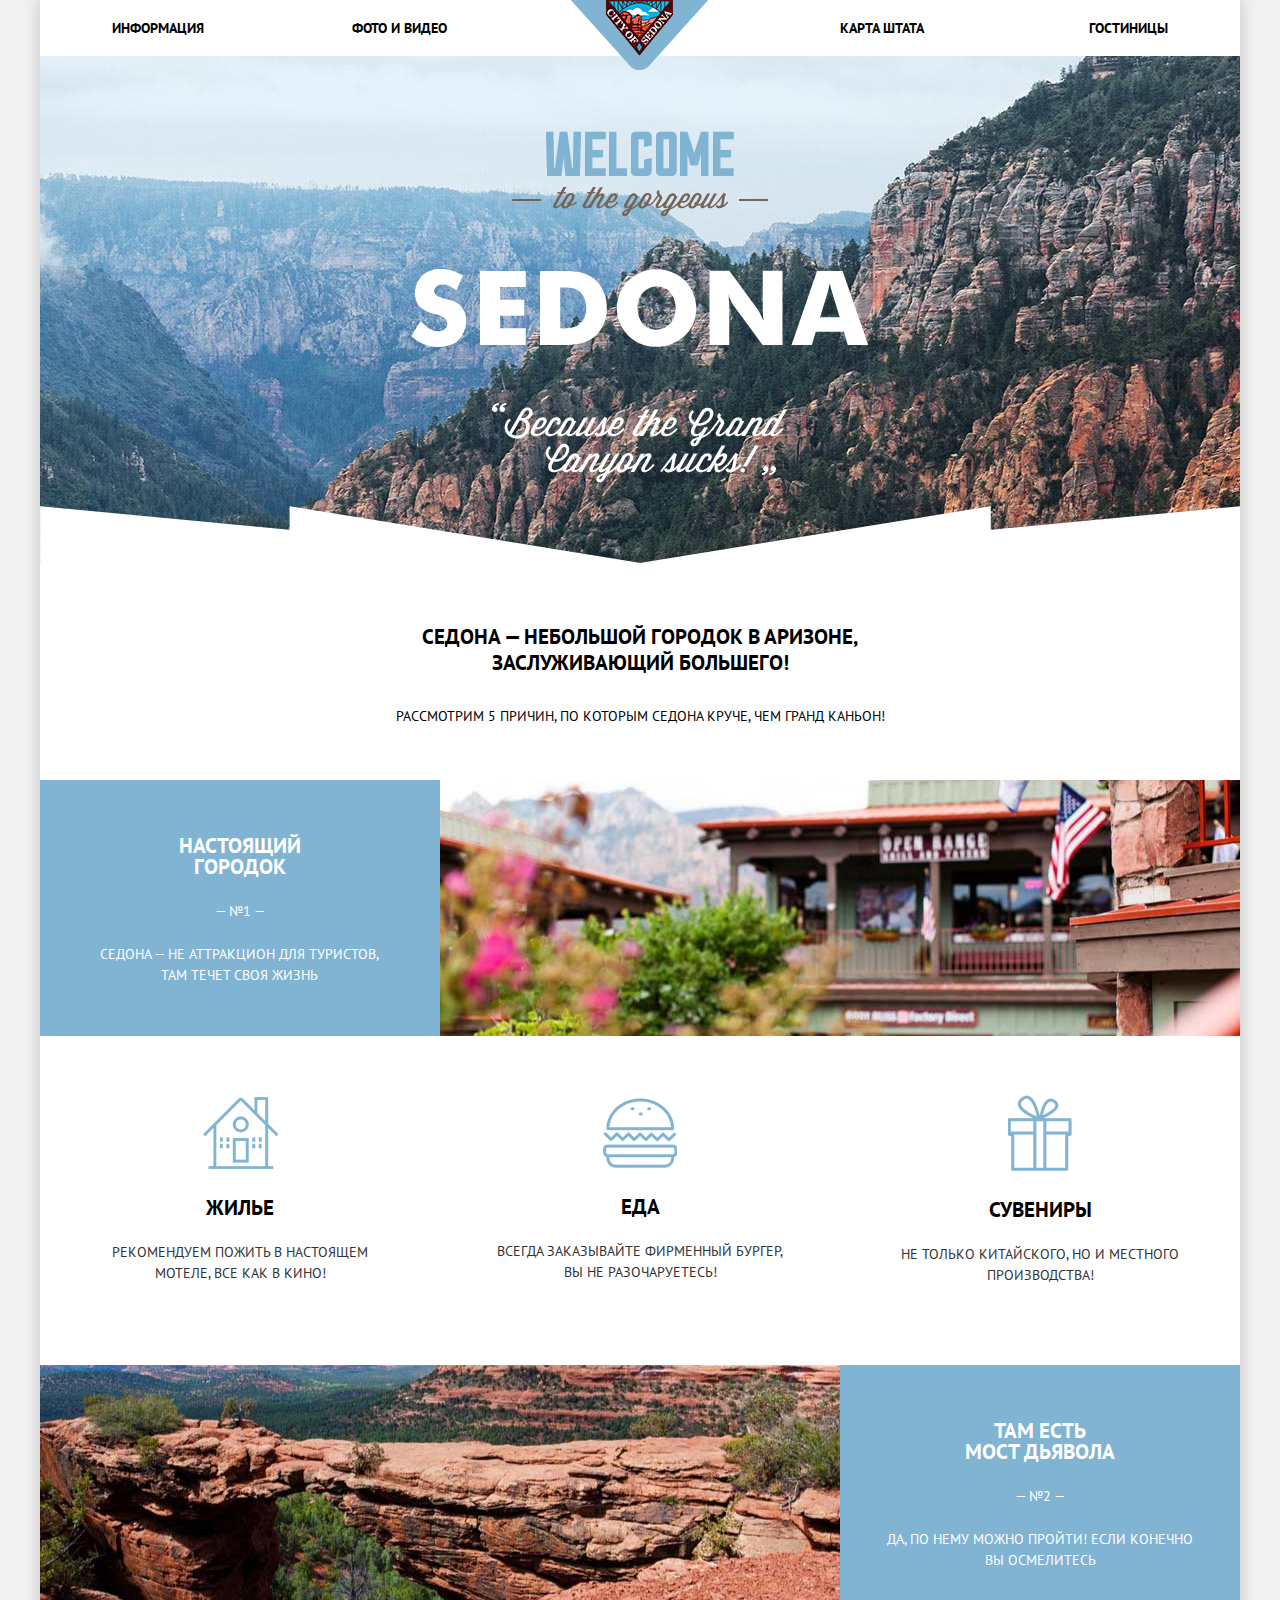
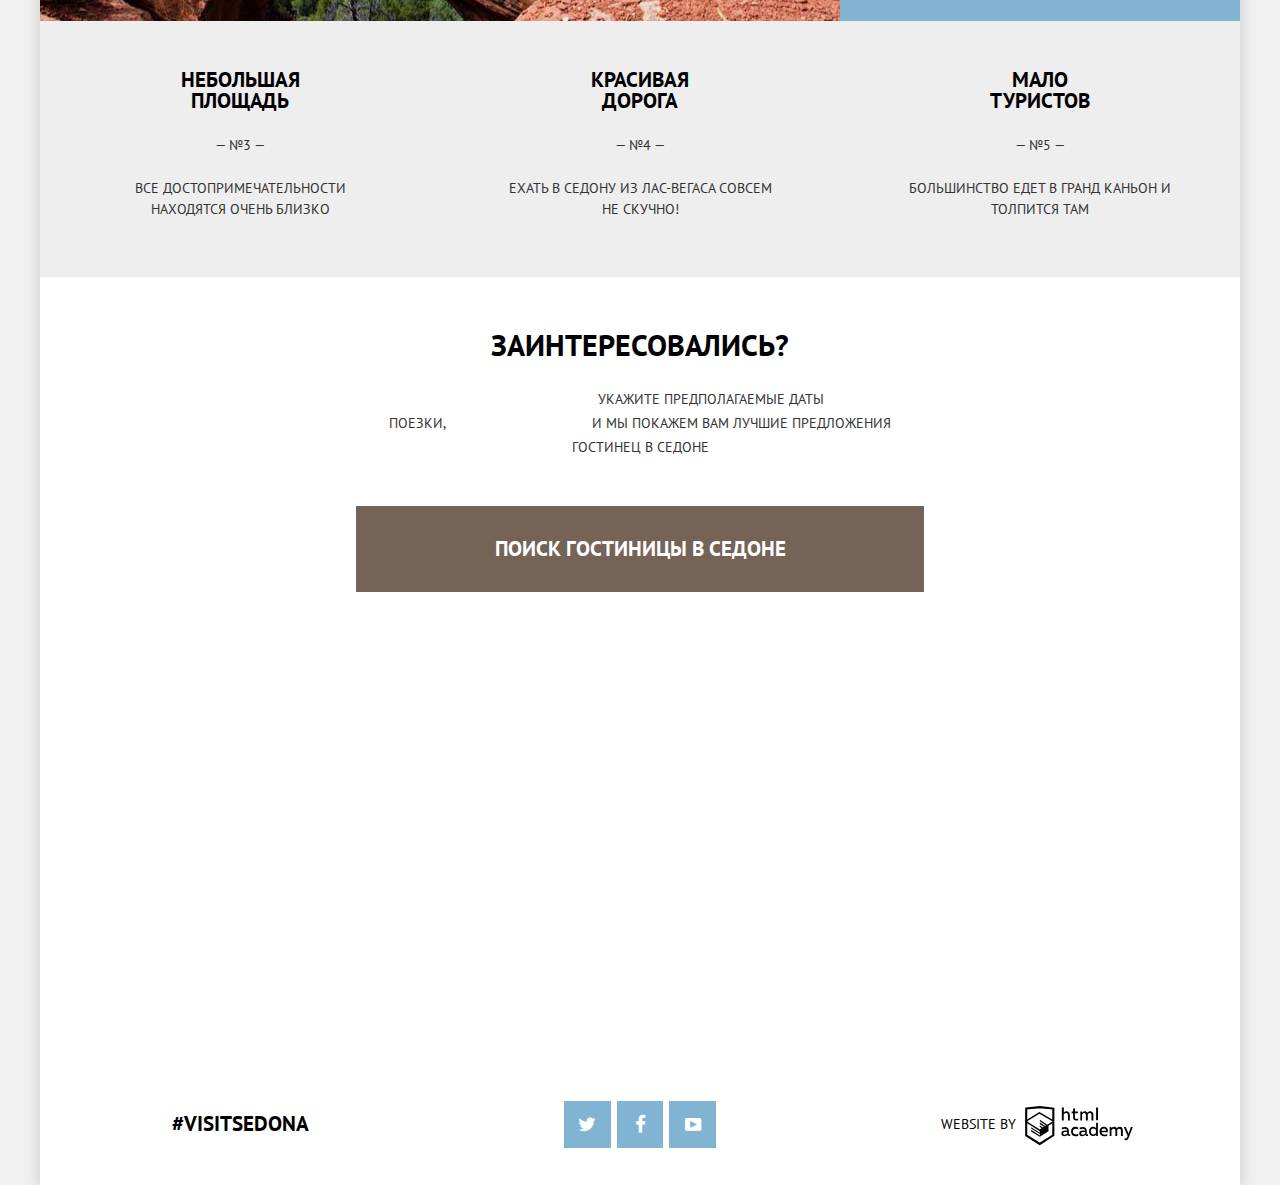
==== commit 67553718: "Another try" ====
--- a/index.html
+++ b/index.html
@@ -7,10 +7,10 @@
 	<meta name="description" content="">
 	<meta name="keywords" content="">
 	<title>Sedona - Because the Grand Canyon sucks!</title>
-	<link href='https://fonts.googleapis.com/css?family=PT+Sans:400,700' rel='stylesheet' type='text/css'>
+	<link href="https://fonts.googleapis.com/css?family=PT+Sans:400,700" rel="stylesheet" type="text/css">
 	<link rel="shortcut icon" href="./img/favicon.png" type="image/png">
 	<link href="css/normalize.css" rel="stylesheet">
-	<link href="css/style.css" rel="stylesheet">
+	<link href="css/style.min.css" rel="stylesheet">
 </head>
 <body>
 <div class="main-container">
@@ -35,7 +35,7 @@
 		</section>
 		<section class="content-reason content-first-reason">
 			<div class="content-wrapper text-wrapper">
-				<h3 class="main h3">Настоящий<br> городок</h3>
+				<h3 class="main-h3 br-imitation">Настоящий<br> городок</h3>
 				<p class="paddinator">— №1 —</p>
 				<p>Седона — не аттракцион для туристов, там течет своя жизнь</p>
 			</div>
@@ -44,41 +44,41 @@
 		<section class="content-features">
 			<div class="features">
 				<img src="./img/house.png" width="75" height="72" alt="House icon">
-				<h3 class="main h3">Жилье</h3>
+				<h3 class="main-h3">Жилье</h3>
 				<p>Рекомендуем пожить в настоящем мотеле, все как в кино!</p>
 			</div>
 			<div class="features">
 				<img src="./img/ham.png" width="74" height="70" alt="Hamburger icon">
-				<h3 class="main h3">Еда</h3>
+				<h3 class="main-h3">Еда</h3>
 				<p>Всегда заказывайте фирменный бургер, вы не разочаруетесь!</p>
 			</div>
 			<div class="features">
 				<img src="./img/gift.png" width="64" height="76" alt="Gift icon">
-				<h3 class="main h3">Сувениры</h3>
+				<h3 class="main-h3">Сувениры</h3>
 				<p>Не только китайского, но и местного производства!</p>
 			</div>
 		</section>
 		<section class="content-reason content-second-reason">
 
 			<div class="content-wrapper text-wrapper">
-				<h3 class="main h3">Там есть<br> мост дьявола</h3>
+				<h3 class="main-h3"><span class="br-imitation-2">Там есть</span> мост дьявола</h3>
 				<p class="paddinator">— №2 —</p>
 				<p>Да, по нему можно пройти! Если конечно вы осмелитесь</p>
 			</div>
 		</section>
 		<section class="content-other-reasons">
 			<div class="features other-reasons">
-				<h3 class="main h3">Небольшая<br> площадь</h3>
+				<h3 class="main-h3 br-imitation">Небольшая площадь</h3>
 				<p class="paddinator">— №3 —</p>
 				<p>Все достопримечательности находятся очень близко</p>
 			</div>
 			<div class="features other-reasons">
-				<h3 class="main h3">Красивая<br> дорога</h3>
+				<h3 class="main-h3 br-imitation">Красивая дорога</h3>
 				<p class="paddinator">— №4 —</p>
 				<p>Ехать в Седону из Лас-Вегаса совсем не скучно!</p>
 			</div>
 			<div class="features other-reasons">
-				<h3 class="main h3">Мало<br> туристов</h3>
+				<h3 class="main-h3 br-imitation">Мало туристов</h3>
 				<p class="paddinator">— №5 —</p>
 				<p>Большинство едет в Гранд Каньон и толпится там</p>
 			</div>
@@ -120,15 +120,16 @@
 		</section>
 	</main>
 	<footer class="main-page-footer" id="map">
-		<iframe
-			src="https://www.google.com/maps/embed?pb=!1m18!1m12!1m3!1d418521.3507115616!2d-111.89933737063487!3d34.96417594677969!2m3!1f0!2f0!3f0!3m2!1i1024!2i768!4f13.1!3m3!1m2!1s0x872da132f942b00d%3A0x5548c523fa6c8efd!2z0KHQtdC00L7QvdCwLCDQkNGA0LjQt9C-0L3QsCA4NjMzNiwg0KHQqNCQ!5e0!3m2!1sru!2sru!4v1472331176787"
-			width="1200" height="589" allowfullscreen></iframe>
+		<iframe id="iframe" src="https://www.google.com/maps/embed?pb=!1m18!1m12!1m3!1d418521.3507115616!2d-111.89933737063487!3d34.96417594677969!2m3!1f0!2f0!3f0!3m2!1i1024!2i768!4f13.1!3m3!1m2!1s0x872da132f942b00d%3A0x5548c523fa6c8efd!2z0KHQtdC00L7QvdCwLCDQkNGA0LjQt9C-0L3QsCA4NjMzNiwg0KHQqNCQ!5e0!3m2!1sru!2sru!4v1472331176787" width="1200" height="593" allowfullscreen></iframe>
+		<img class="show" src="./img/map.jpg" width="1200" height="593" alt="Map">
 		<div class="footer-contacts footer-main">
 			<div class="footer-div footer-hash">#visitsedona</div>
-			<div class="footer-div footer-social">
-				<a href="#" class="icon-twitter"></a>
-				<a href="#" class="icon-facebook"></a>
-				<a href="#" class="icon-youtube"></a>
+			<div class="footer-div social-div">
+				<div class="footer-social">
+					<a href="#" class="icon-twitter"></a>
+					<a href="#" class="icon-facebook"></a>
+					<a href="#" class="icon-youtube"></a>
+				</div>
 			</div>
 			<div class="footer-div footer-htmlacademy">
 				<p>website by</p>
@@ -143,6 +144,6 @@
 		</div>
 	</footer>
 </div>
-<script type="text/javascript" src="js/script.js"></script>
+<script type="text/javascript" src="js/script.min.js"></script>
 </body>
 </html>
--- a/css/style.min.css
+++ b/css/style.min.css
@@ -0,0 +1 @@
+@font-face{font-weight:400;font-style:normal;font-family:"symbols-sedona";src:url(../fonts/symbols-sedona.woff) format("woff"),url(../fonts/symbols-sedona.woff2) format("woff2")}[class^="icon-"]:before,[class*=" icon-"]:before,[class^="icon-"]::before,[class*=" icon-"]::before{display:inline-block;width:1em;margin-right:.2em;margin-left:.2em;font-weight:400;line-height:1em;font-family:"symbols-sedona";text-align:center;text-transform:none;text-decoration:inherit;font-style:normal;font-variant:normal;speak:none}.icon-facebook:before,.icon-facebook::before{content:"\66"}.icon-twitter:before,.icon-twitter::before{content:"\74"}.icon-up-dir:before,.icon-up-dir::before{content:"\25b2"}.icon-down-dir:before,.icon-down-dir::before{content:"\25bc"}.icon-star:before,.icon-star::before{content:"\2605"}.icon-check-off:before,.icon-check-off::before{content:"\2610"}.icon-check-on:before,.icon-check-on::before{content:"\2611"}.icon-calendar:before,.icon-calendar::before{content:"\e800"}.icon-plus:before,.icon-plus::before{content:"\e801"}.icon-minus:before,.icon-minus::before{content:"\e802"}.icon-youtube:before,.icon-youtube::before{content:"\f39e"}html,body{font-family:"PT Sans","Arial",sans-serif;font-weight:400;font-size:14px;text-transform:uppercase;background-color:#f2f2f2}a{text-decoration:none;color:#000}p{color:#333;line-height:21px}.row-form,.counter,.hotel-feature-check,.hotel-type-check{padding:0;margin:0;border:0}input[name$="check"]{display:none}input[type=text]:hover,button:active,button:focus,button:enabled{outline:none}.main-container{width:1200px;margin:0 auto;box-shadow:0 0 15px 2px #ccc;background-color:#fff}.main-header{position:relative}.main-menu{display:-webkit-box;display:-ms-flexbox;display:flex;list-style:none;padding:0 6%;margin:0;white-space:nowrap}.main-menu li{padding:15px 0;text-align:left;-ms-flex:1;flex-basis:20%;overflow:hidden}.main-menu .active{color:#766357}.main-menu .active:hover{color:#604e43}.main-menu .active:active{color:rgba(118,99,87,.3)}.main-menu li:nth-of-type(3),.main-menu li:nth-of-type(4){text-align:right}.main-menu li:nth-child(2){margin-right:20%;padding-left:60px}.main-menu li:nth-child(3){padding-right:64px}.main-header img{position:absolute;z-index:1;left:50%;margin-left:-69px;font-size:0;line-height:0}.main-menu a{font-weight:700;font-size:14px;line-height:26px}.main-menu a:hover{color:#81b3d2}.main-menu a:active{color:#b2b2b2}.main-menu.active{color:#766357}.main-menu .active:hover{color:#604e43}.main-menu .active:active{color:rgba(118,99,87,.3)}.content-section{background-color:#81b3d2;background:url(../img/white-dual-arrow.png) 0 100% no-repeat,url(../img/bg-main.jpg) no-repeat;background-size:100% 57px,cover;text-align:center}.headers{background-color:white;text-align:center;line-height:26px;padding:0;margin:0}.content-section img{display:block;margin:0 auto;padding-top:75px;padding-bottom:80px}.content-header.h1{font-weight:700;font-size:21px;padding:61px 25% 15px;margin:0}.content-header.h2{font-weight:400;font-size:14px;padding-bottom:40px}.main-h3{font-size:21px;line-height:21px;margin:0}.content-wrapper{display:inline-block;vertical-align:middle;box-sizing:border-box;width:33.33%;font-size:14px}.text-wrapper{padding:55px 4.5% 50px;text-align:center}.content-second-reason .text-wrapper{padding:55px 3.5% 50px;text-align:center;margin-left:66.67%}.text-wrapper p{color:#fff;margin:0}.paddinator{padding:24px 0 22px}.content-reason{overflow:hidden;background-color:#81b3d2;color:#fff}.content-first-reason{background:#81b3d2 url(../img/bg-first.jpg) no-repeat right 54%}.content-second-reason{background:#81b3d2 url(../img/bg-second.jpg) no-repeat left 53%}.content-other-reasons{background-color:#eee;display:-webkit-box;display:-ms-flexbox;display:flex}.content-features{background-color:#fff;display:-webkit-box;display:-ms-flexbox;display:flex}.content-features h3{padding:24px 0}.content-features h3,.content-features p,.content-other-reasons h3,.content-other-reasons p,.content-interesting h4,.content-interesting p{margin:0}.features{-ms-flex:1;flex-basis:33.33%;text-align:center;padding:59px 4% 79px;-ms-flex-item-align:center;align-self:center}.other-reasons{padding:48px 5% 57px}.content-interesting{display:block;margin:0 auto;width:568px;background-color:#fff;text-align:center;vertical-align:middle;position:relative}.content-interesting p{line-height:24px}.content-interesting h4{font-size:30px;line-height:24px;padding-top:56px;padding-bottom:30px}.br-imitation{padding:0 25%}.br-imitation-2{padding:0 27%}.hotel-choose{display:none;position:absolute;left:0;right:0;background-color:#fff;z-index:1;box-shadow:0 7px 15px 2px rgba(200,200,200,.5);-webkit-transition:all 2s ease;transition:all 2s ease}.popup-window{-webkit-transform-origin:top;transform-origin:top;-webkit-animation:show .75s forwards;animation:show .75s forwards}.form{margin:55px}.row-form{position:relative;font-weight:700;line-height:26px;margin-bottom:30px;font-size:0;text-align:left}.row-form:last-of-type{margin-bottom:54px}.label-form{display:inline-block;vertical-align:middle;width:113px;font-size:14px}.label-form[for="counter-children"]{width:65px;margin-left:52px}.input-form{display:inline-block;vertical-align:middle;border:none;background-color:#f2f2f2;padding:0 12px;width:295px;min-height:38px;font-size:14px}.input-form:hover{background-color:#ebebeb}.input-form:active,.input-form:focus{background-color:#fff;outline:2px solid #e5e5e5}.date-form{padding-right:38px}.row-form .icon-calendar{font-size:21px;line-height:26px;position:absolute;top:6px;right:5px;font-weight:400;color:#c2c2c2}.row-form .icon-calendar:hover,.icon-plus:hover:before,.icon-minus:hover:before,.icon-plus:hover::before,.icon-minus:hover::before{color:#000}.row-form .icon-calendar:active,.icon-plus:active:before,.icon-minus:active:before,.icon-plus:active::before,.icon-minus:active::before{color:#81b3d2}.counter{display:inline-block;vertical-align:middle}.counter button{display:inline-block;vertical-align:middle;background-color:#f2f2f2;font-size:14px;color:#a9a9a9;border:none;width:38px;padding:6px 5px}.form-counter{width:14px;min-height:38px;padding:0 12px;text-align:center}.btn{display:inline-block;vertical-align:middle;padding:16px 0;width:100%;color:#fff;border:0;font-size:21px;line-height:26px;font-weight:700;text-transform:uppercase;cursor:pointer}.btn-info,.btn-reserve{font-size:14px;line-height:21px;padding:3px 8px 3px 9px;text-align:center}.btn-reserve:hover{background-color:#604e43}.btn-reserve:active{background-color:#604e43;color:rgba(255,255,255,.3)}.btn-info,.btn-find,.footer-social a{background-color:#81b3d2}.btn-info:hover,.btn-find:hover,.footer-social a:hover{background-color:#669ec0}.btn-info:active,.btn-find:active,.footer-social a:active{background-color:#5496bd;color:rgba(255,255,255,.3)}.btn-reserve{background-color:#766357}.btn-choose{background-color:#766357;padding:30px 0;margin-top:47px}.btn-find{background-color:#81b3d2}.btn-transparent,.btn-transparent:hover{background-color:transparent;border:2px solid #fff;border-radius:3px;width:133px;font-size:14px;line-height:26px;padding:3px 0;margin-top:33px;margin-left:1px}.btn-transparent:hover{background-color:#fff;color:#000}@-webkit-keyframes show{0%{-webkit-transform:scaleY(0) translateY(-20%);transform:scaleY(0) translateY(-20%)}100%{-webkit-transform:scaleY(1) translateY(0);transform:scaleY(1) translateY(0)}}@keyframes show{0%{-webkit-transform:scaleY(0) translateY(-20%);transform:scaleY(0) translateY(-20%)}100%{-webkit-transform:scaleY(1) translateY(0);transform:scaleY(1) translateY(0)}}@-webkit-keyframes hide{0%{-webkit-transform:scaleY(1) translateY(0);transform:scaleY(1) translateY(0)}100%{-webkit-transform:scaleY(0) translateY(-100%);transform:scaleY(0) translateY(-100%)}}@keyframes hide{0%{-webkit-transform:scaleY(1) translateY(0);transform:scaleY(1) translateY(0)}100%{-webkit-transform:scaleY(0) translateY(-100%);transform:scaleY(0) translateY(-100%)}}.main-page-footer,.hotels-page-footer{position:relative}.footer-hash{font-size:21px;line-height:26px;font-weight:700}.footer-contacts{background-color:rgba(255,255,255,.9);position:relative;padding:20px 0 21px;width:100%;margin-top:-120px;display:-webkit-box;display:-ms-flexbox;display:flex;-ms-flex-pack:distribute;justify-content:space-around;text-align:center}.footer-hotels{margin-top:0}.hotels-page-footer .footer-contacts{background-color:#fff}.footer-div{padding:13px 0 14px;flex-basis:33.33%;-ms-flex:1;-ms-flex-item-align:center;align-self:center}.footer-div p,.footer-div a{color:#000}.footer-hash{font-size:21px;line-height:26px;font-weight:700;max-width:365px;padding:13px 0 14px;margin:0 auto;white-space:nowrap;overflow:hidden}.social-div{padding:0}.footer-social{max-width:365px;padding:13px 0 14px;margin:0 auto;white-space:nowrap;overflow:hidden}.footer-social a{color:#fff;font-size:19px;line-height:20px;padding:12px 10px;background-color:#81b3d2;margin:1px}.footer-htmlacademy a,.footer-htmlacademy p{display:inline-block;vertical-align:middle}footer svg{width:119px;height:41px;padding-top:7px}.st0{fill:none;stroke:#000;stroke-width:2}.st1{fill:#FFF;stroke:#000;stroke-width:1.4}.footer-htmlacademy a:hover .st0{stroke:#81b3d2;fill:none}.footer-htmlacademy a:hover .st1{stroke:#81b3d2;fill:#fff}.footer-htmlacademy a:hover .st2{fill:#81b3d2}.footer-htmlacademy a:active .st0{stroke:#bdbbbc;fill:none}.footer-htmlacademy a:active .st1{stroke:#bdbbbc;fill:#fff}.footer-htmlacademy a:active .st2{fill:#bdbbbc}.main-hotels{background-color:#fff}.main-hotels li{list-style:none}.main-hotels h2{font-size:16px;line-height:21px}.hotels-features{background:#776c6a url(../img/hotels-bg.jpg) no-repeat center;background-size:cover;color:#fff;padding:0 6%}.hotel-rating{position:relative}.rating{margin-top:53%;white-space:nowrap}.rating:before,.rating::before{position:absolute;top:-3%;right:0;font-family:"symbols-sedona";font-size:21px;line-height:21px;color:#81b3d2}.rating-1:before,.rating-1::before{content:"\2605  \2605  \2605  \2605"}.rating-2:before,.rating-2::before{content:"\2605  \2605"}.rating-3:before,.rating-3::before{content:"\2605  \2605  \2605"}.rating p{background-color:#f2f2f2;padding:4px 15px;margin:0 auto}.hotels-filters{display:-webkit-box;display:-ms-flexbox;display:flex;-ms-flex-pack:distribute;justify-content:space-around;-webkit-box-align:center;-ms-flex-align:center;align-items:center;padding-bottom:17px}.hotels-filters li{padding:14px 0;position:relative}.checklist{margin:0;padding:0}.checklist h2{margin-bottom:0}.checklist li:not(:first-child){margin-left:39px}.filters-fieldsets{-ms-flex:2;flex-basis:66.7%;display:-webkit-box;display:-ms-flexbox;display:flex}.hotel-type-check{margin-left:119px}.hotel-type-check li:first-child{margin-left:-4px}.price-filter-form{max-width:328px}.price-filter{-ms-flex:1;flex-basis:33.33%;text-align:center;margin-top:-2px;margin-left:75px}.price-filter h2{text-align:left;margin-bottom:10px}.price-range{border:2px solid #fff;border-radius:3px;position:relative;margin-left:10px;max-width:302px;padding:6px}.price-range label{display:inline-block;vertical-align:middle;text-align:center;padding:0 6%}.price-range label:first-child{width:41%}.price-range label:last-child{width:20%}.price-range:before,.price-range::before{content:"";width:2px;height:23px;position:absolute;background-color:#fff;top:5px;left:51%;margin-left:-2px}.price-range input{background-color:transparent;color:#fff;border:0;max-width:50%}.price-slider{position:relative;margin-top:20px}.price-slider:before,.price-slider:after,.price-slider::before,.price-slider::after{content:"";height:2px;position:absolute;left:20px;background-color:#fff}.price-slider:before,.price-slider::before{opacity:.3;right:2px;max-width:307px}.price-slider:after,.price-slider::after{right:60px;max-width:248px}.slider,.slider:hover{position:absolute;top:-9px;padding:2px;border-radius:50%;border:8px solid #fff;background-color:#ababab;cursor:pointer;z-index:5}.slider:hover{background-color:#1c4f80}.slider-min-price{left:11px}.slider-max-price{right:44px}.hotel-type ul{position:relative}input[type=checkbox]+label:before,input[type=checkbox]+label::before{content:"\2610";font-family:"symbols-sedona";font-size:26px;line-height:20px;position:absolute;top:13px;left:-39px;cursor:pointer}input[type=checkbox]:checked+label:before,input[type=checkbox]:checked+label::before{content:"\2611"}input[type=checkbox]:disabled+label:before,input[type=checkbox]:disabled+label::before{content:"\2610";color:#6a6a6a}input[type=checkbox]:checked:disabled+label:before,input[type=checkbox]:checked:disabled+label::before{content:"\2611";color:#6a6a6a}.hotels-list{display:-webkit-box;display:-ms-flexbox;display:flex;-webkit-box-orient:vertical;-webkit-box-direction:normal;-ms-flex-direction:column;flex-direction:column}.sort-type,.sort-type li,.sort-arrows,.hotels-sort h2{display:inline-block;vertical-align:middle}.sort-arrows{float:right;margin-top:20px}.arrows{display:inline-block;vertical-align:middle;font-size:23px;line-height:20px;color:#ccc}.arrows:first-child{margin-right:-14px}.arrows:last-child{margin-right:-10px}.arrows.active{color:#81b3d2}.arrows.active:hover{color:#81b3d2}.arrows.active:active{color:#81b3d2}.arrows:hover{color:#000}.arrows:active{color:#81b3d2}.sort-type{padding-left:26px}.sort-type li{width:110px;font-size:12px;line-height:18px}.sort-type .active{color:#81b3d2;border:none}.sort-type .active:hover{color:#81b3d2;border:none}.sort-type .active:active{color:#81b3d2;border:none}.sort-type li:not(:first-child){width:78px}.sort-type a{color:rgba(0,0,0,.3);border-bottom:1px dotted #81b3d2}.sort-type a:hover{color:#81b3d2}.sort-type a:active{color:#000;border:none}.hotels-sort h2{width:135px;font-size:21px;line-height:26px;margin-top:17px}.hotels-sort,.hotels{-webkit-box-flex:1;-ms-flex-positive:1;flex-grow:1}.hotels-sort,.hotels-description{border-bottom:1px solid #e5e5e5}.hotels-sort{padding:12px 6% 14px}.hotels-description{padding:30px 6%}.hotels-catalog{display:-webkit-box;display:-ms-flexbox;display:flex;-webkit-box-orient:vertical;-webkit-box-direction:normal;-ms-flex-direction:column;flex-direction:column}.hotels-description{display:-webkit-box;display:-ms-flexbox;display:flex;-webkit-box-align:center;-ms-flex-align:center;align-items:center}.hotels-description img{-ms-flex-item-align:center;align-self:center}.hotel-item{padding-left:30px;margin-top:-5px;width:75%}.hotel-item h3{font-size:21px;line-height:26px;margin-top:0;margin-bottom:0}.hotel-name:hover{color:#81b3d2}.hotel-name:active{color:rgba(0,0,0,.3)}.hotel-type{display:inline-block;vertical-align:middle;margin-right:19px;width:93px}.hotel-type p,.hotel-reserve p{margin:7px 0 14px}.hotel-reserve{display:inline-block;vertical-align:middle}iframe{width:100%;border:0;display:none}.show{display:block}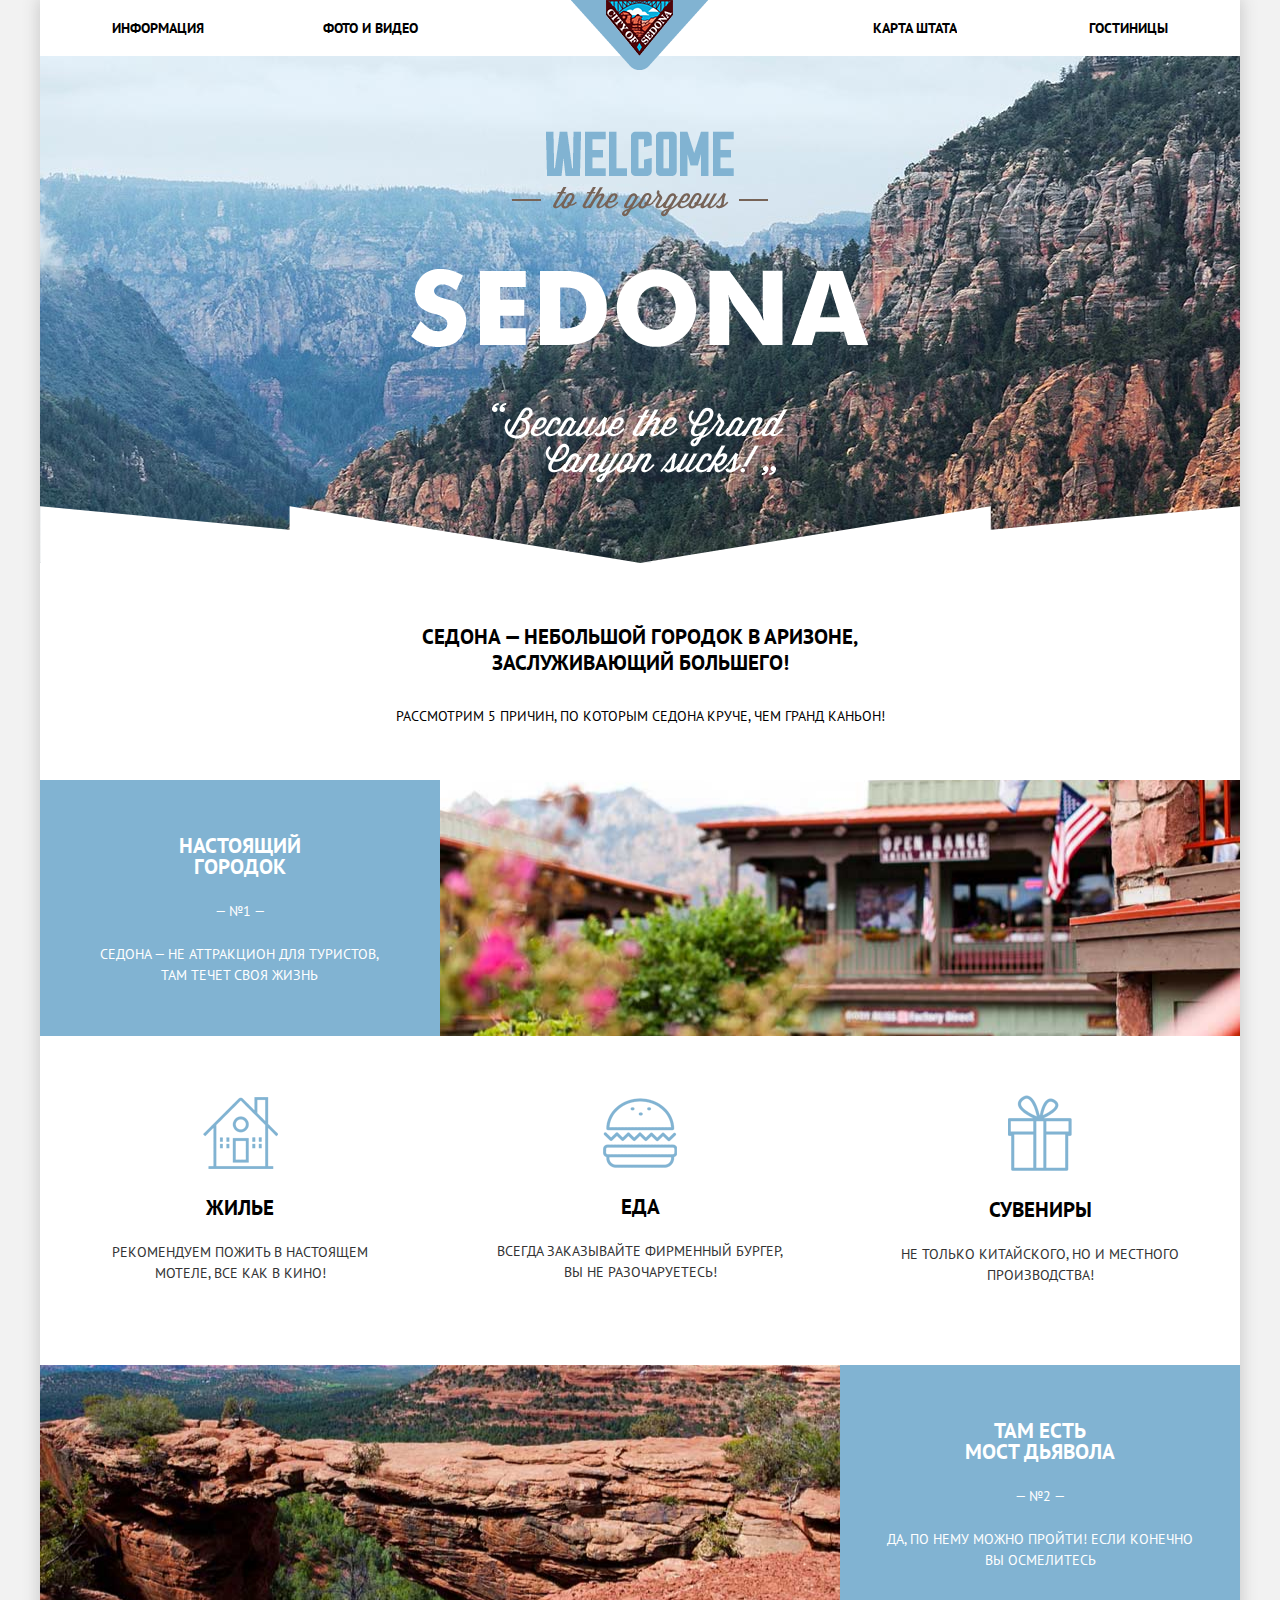
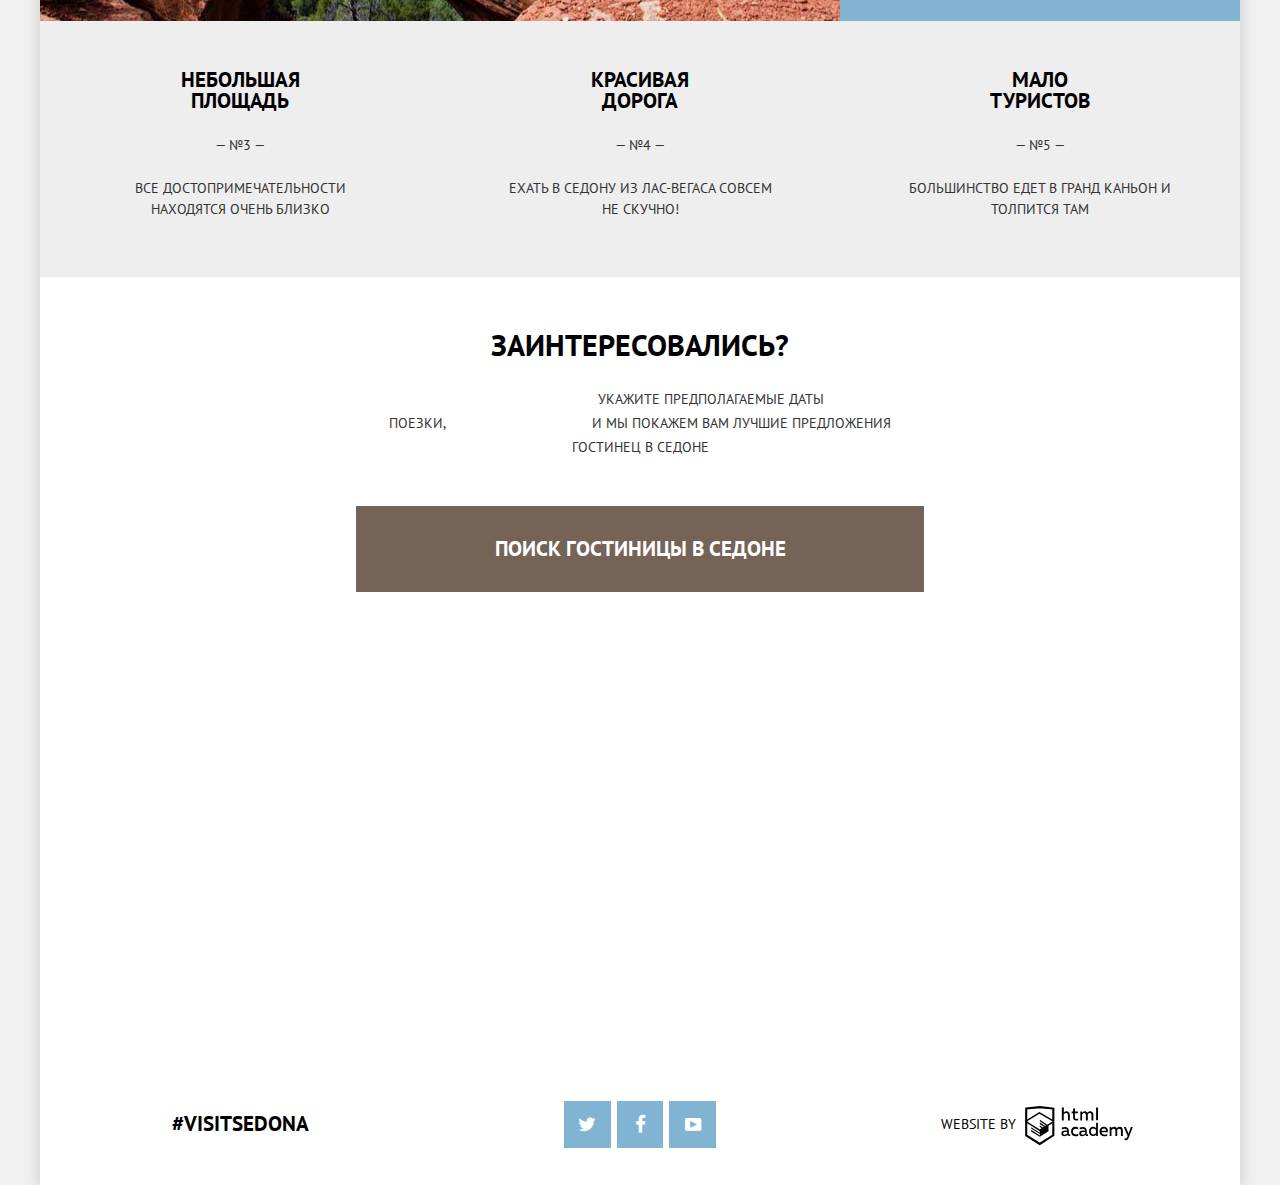
==== commit b8099841: "Update for 100%" ====
--- a/index.html
+++ b/index.html
@@ -35,7 +35,7 @@
 		</section>
 		<section class="content-reason content-first-reason">
 			<div class="content-wrapper text-wrapper">
-				<h3 class="main-h3 br-imitation">Настоящий<br> городок</h3>
+				<h3 class="main-h3 br-imitation">Настоящий городок</h3>
 				<p class="paddinator">— №1 —</p>
 				<p>Седона — не аттракцион для туристов, там течет своя жизнь</p>
 			</div>
@@ -126,9 +126,9 @@
 			<div class="footer-div footer-hash">#visitsedona</div>
 			<div class="footer-div social-div">
 				<div class="footer-social">
-					<a href="#" class="icon-twitter"></a>
-					<a href="#" class="icon-facebook"></a>
-					<a href="#" class="icon-youtube"></a>
+					<a href="#" class="icon-twitter"><span class="social-text">twitter</span></a>
+					<a href="#" class="icon-facebook"><span class="social-text">facebook</span></a>
+					<a href="#" class="icon-youtube"><span class="social-text">youtube</span></a>
 				</div>
 			</div>
 			<div class="footer-div footer-htmlacademy">
--- a/css/style.min.css
+++ b/css/style.min.css
@@ -1 +1 @@
-@font-face{font-weight:400;font-style:normal;font-family:"symbols-sedona";src:url(../fonts/symbols-sedona.woff) format("woff"),url(../fonts/symbols-sedona.woff2) format("woff2")}[class^="icon-"]:before,[class*=" icon-"]:before,[class^="icon-"]::before,[class*=" icon-"]::before{display:inline-block;width:1em;margin-right:.2em;margin-left:.2em;font-weight:400;line-height:1em;font-family:"symbols-sedona";text-align:center;text-transform:none;text-decoration:inherit;font-style:normal;font-variant:normal;speak:none}.icon-facebook:before,.icon-facebook::before{content:"\66"}.icon-twitter:before,.icon-twitter::before{content:"\74"}.icon-up-dir:before,.icon-up-dir::before{content:"\25b2"}.icon-down-dir:before,.icon-down-dir::before{content:"\25bc"}.icon-star:before,.icon-star::before{content:"\2605"}.icon-check-off:before,.icon-check-off::before{content:"\2610"}.icon-check-on:before,.icon-check-on::before{content:"\2611"}.icon-calendar:before,.icon-calendar::before{content:"\e800"}.icon-plus:before,.icon-plus::before{content:"\e801"}.icon-minus:before,.icon-minus::before{content:"\e802"}.icon-youtube:before,.icon-youtube::before{content:"\f39e"}html,body{font-family:"PT Sans","Arial",sans-serif;font-weight:400;font-size:14px;text-transform:uppercase;background-color:#f2f2f2}a{text-decoration:none;color:#000}p{color:#333;line-height:21px}.row-form,.counter,.hotel-feature-check,.hotel-type-check{padding:0;margin:0;border:0}input[name$="check"]{display:none}input[type=text]:hover,button:active,button:focus,button:enabled{outline:none}.main-container{width:1200px;margin:0 auto;box-shadow:0 0 15px 2px #ccc;background-color:#fff}.main-header{position:relative}.main-menu{display:-webkit-box;display:-ms-flexbox;display:flex;list-style:none;padding:0 6%;margin:0;white-space:nowrap}.main-menu li{padding:15px 0;text-align:left;-ms-flex:1;flex-basis:20%;overflow:hidden}.main-menu .active{color:#766357}.main-menu .active:hover{color:#604e43}.main-menu .active:active{color:rgba(118,99,87,.3)}.main-menu li:nth-of-type(3),.main-menu li:nth-of-type(4){text-align:right}.main-menu li:nth-child(2){margin-right:20%;padding-left:60px}.main-menu li:nth-child(3){padding-right:64px}.main-header img{position:absolute;z-index:1;left:50%;margin-left:-69px;font-size:0;line-height:0}.main-menu a{font-weight:700;font-size:14px;line-height:26px}.main-menu a:hover{color:#81b3d2}.main-menu a:active{color:#b2b2b2}.main-menu.active{color:#766357}.main-menu .active:hover{color:#604e43}.main-menu .active:active{color:rgba(118,99,87,.3)}.content-section{background-color:#81b3d2;background:url(../img/white-dual-arrow.png) 0 100% no-repeat,url(../img/bg-main.jpg) no-repeat;background-size:100% 57px,cover;text-align:center}.headers{background-color:white;text-align:center;line-height:26px;padding:0;margin:0}.content-section img{display:block;margin:0 auto;padding-top:75px;padding-bottom:80px}.content-header.h1{font-weight:700;font-size:21px;padding:61px 25% 15px;margin:0}.content-header.h2{font-weight:400;font-size:14px;padding-bottom:40px}.main-h3{font-size:21px;line-height:21px;margin:0}.content-wrapper{display:inline-block;vertical-align:middle;box-sizing:border-box;width:33.33%;font-size:14px}.text-wrapper{padding:55px 4.5% 50px;text-align:center}.content-second-reason .text-wrapper{padding:55px 3.5% 50px;text-align:center;margin-left:66.67%}.text-wrapper p{color:#fff;margin:0}.paddinator{padding:24px 0 22px}.content-reason{overflow:hidden;background-color:#81b3d2;color:#fff}.content-first-reason{background:#81b3d2 url(../img/bg-first.jpg) no-repeat right 54%}.content-second-reason{background:#81b3d2 url(../img/bg-second.jpg) no-repeat left 53%}.content-other-reasons{background-color:#eee;display:-webkit-box;display:-ms-flexbox;display:flex}.content-features{background-color:#fff;display:-webkit-box;display:-ms-flexbox;display:flex}.content-features h3{padding:24px 0}.content-features h3,.content-features p,.content-other-reasons h3,.content-other-reasons p,.content-interesting h4,.content-interesting p{margin:0}.features{-ms-flex:1;flex-basis:33.33%;text-align:center;padding:59px 4% 79px;-ms-flex-item-align:center;align-self:center}.other-reasons{padding:48px 5% 57px}.content-interesting{display:block;margin:0 auto;width:568px;background-color:#fff;text-align:center;vertical-align:middle;position:relative}.content-interesting p{line-height:24px}.content-interesting h4{font-size:30px;line-height:24px;padding-top:56px;padding-bottom:30px}.br-imitation{padding:0 25%}.br-imitation-2{padding:0 27%}.hotel-choose{display:none;position:absolute;left:0;right:0;background-color:#fff;z-index:1;box-shadow:0 7px 15px 2px rgba(200,200,200,.5);-webkit-transition:all 2s ease;transition:all 2s ease}.popup-window{-webkit-transform-origin:top;transform-origin:top;-webkit-animation:show .75s forwards;animation:show .75s forwards}.form{margin:55px}.row-form{position:relative;font-weight:700;line-height:26px;margin-bottom:30px;font-size:0;text-align:left}.row-form:last-of-type{margin-bottom:54px}.label-form{display:inline-block;vertical-align:middle;width:113px;font-size:14px}.label-form[for="counter-children"]{width:65px;margin-left:52px}.input-form{display:inline-block;vertical-align:middle;border:none;background-color:#f2f2f2;padding:0 12px;width:295px;min-height:38px;font-size:14px}.input-form:hover{background-color:#ebebeb}.input-form:active,.input-form:focus{background-color:#fff;outline:2px solid #e5e5e5}.date-form{padding-right:38px}.row-form .icon-calendar{font-size:21px;line-height:26px;position:absolute;top:6px;right:5px;font-weight:400;color:#c2c2c2}.row-form .icon-calendar:hover,.icon-plus:hover:before,.icon-minus:hover:before,.icon-plus:hover::before,.icon-minus:hover::before{color:#000}.row-form .icon-calendar:active,.icon-plus:active:before,.icon-minus:active:before,.icon-plus:active::before,.icon-minus:active::before{color:#81b3d2}.counter{display:inline-block;vertical-align:middle}.counter button{display:inline-block;vertical-align:middle;background-color:#f2f2f2;font-size:14px;color:#a9a9a9;border:none;width:38px;padding:6px 5px}.form-counter{width:14px;min-height:38px;padding:0 12px;text-align:center}.btn{display:inline-block;vertical-align:middle;padding:16px 0;width:100%;color:#fff;border:0;font-size:21px;line-height:26px;font-weight:700;text-transform:uppercase;cursor:pointer}.btn-info,.btn-reserve{font-size:14px;line-height:21px;padding:3px 8px 3px 9px;text-align:center}.btn-reserve:hover{background-color:#604e43}.btn-reserve:active{background-color:#604e43;color:rgba(255,255,255,.3)}.btn-info,.btn-find,.footer-social a{background-color:#81b3d2}.btn-info:hover,.btn-find:hover,.footer-social a:hover{background-color:#669ec0}.btn-info:active,.btn-find:active,.footer-social a:active{background-color:#5496bd;color:rgba(255,255,255,.3)}.btn-reserve{background-color:#766357}.btn-choose{background-color:#766357;padding:30px 0;margin-top:47px}.btn-find{background-color:#81b3d2}.btn-transparent,.btn-transparent:hover{background-color:transparent;border:2px solid #fff;border-radius:3px;width:133px;font-size:14px;line-height:26px;padding:3px 0;margin-top:33px;margin-left:1px}.btn-transparent:hover{background-color:#fff;color:#000}@-webkit-keyframes show{0%{-webkit-transform:scaleY(0) translateY(-20%);transform:scaleY(0) translateY(-20%)}100%{-webkit-transform:scaleY(1) translateY(0);transform:scaleY(1) translateY(0)}}@keyframes show{0%{-webkit-transform:scaleY(0) translateY(-20%);transform:scaleY(0) translateY(-20%)}100%{-webkit-transform:scaleY(1) translateY(0);transform:scaleY(1) translateY(0)}}@-webkit-keyframes hide{0%{-webkit-transform:scaleY(1) translateY(0);transform:scaleY(1) translateY(0)}100%{-webkit-transform:scaleY(0) translateY(-100%);transform:scaleY(0) translateY(-100%)}}@keyframes hide{0%{-webkit-transform:scaleY(1) translateY(0);transform:scaleY(1) translateY(0)}100%{-webkit-transform:scaleY(0) translateY(-100%);transform:scaleY(0) translateY(-100%)}}.main-page-footer,.hotels-page-footer{position:relative}.footer-hash{font-size:21px;line-height:26px;font-weight:700}.footer-contacts{background-color:rgba(255,255,255,.9);position:relative;padding:20px 0 21px;width:100%;margin-top:-120px;display:-webkit-box;display:-ms-flexbox;display:flex;-ms-flex-pack:distribute;justify-content:space-around;text-align:center}.footer-hotels{margin-top:0}.hotels-page-footer .footer-contacts{background-color:#fff}.footer-div{padding:13px 0 14px;flex-basis:33.33%;-ms-flex:1;-ms-flex-item-align:center;align-self:center}.footer-div p,.footer-div a{color:#000}.footer-hash{font-size:21px;line-height:26px;font-weight:700;max-width:365px;padding:13px 0 14px;margin:0 auto;white-space:nowrap;overflow:hidden}.social-div{padding:0}.footer-social{max-width:365px;padding:13px 0 14px;margin:0 auto;white-space:nowrap;overflow:hidden}.footer-social a{color:#fff;font-size:19px;line-height:20px;padding:12px 10px;background-color:#81b3d2;margin:1px}.footer-htmlacademy a,.footer-htmlacademy p{display:inline-block;vertical-align:middle}footer svg{width:119px;height:41px;padding-top:7px}.st0{fill:none;stroke:#000;stroke-width:2}.st1{fill:#FFF;stroke:#000;stroke-width:1.4}.footer-htmlacademy a:hover .st0{stroke:#81b3d2;fill:none}.footer-htmlacademy a:hover .st1{stroke:#81b3d2;fill:#fff}.footer-htmlacademy a:hover .st2{fill:#81b3d2}.footer-htmlacademy a:active .st0{stroke:#bdbbbc;fill:none}.footer-htmlacademy a:active .st1{stroke:#bdbbbc;fill:#fff}.footer-htmlacademy a:active .st2{fill:#bdbbbc}.main-hotels{background-color:#fff}.main-hotels li{list-style:none}.main-hotels h2{font-size:16px;line-height:21px}.hotels-features{background:#776c6a url(../img/hotels-bg.jpg) no-repeat center;background-size:cover;color:#fff;padding:0 6%}.hotel-rating{position:relative}.rating{margin-top:53%;white-space:nowrap}.rating:before,.rating::before{position:absolute;top:-3%;right:0;font-family:"symbols-sedona";font-size:21px;line-height:21px;color:#81b3d2}.rating-1:before,.rating-1::before{content:"\2605  \2605  \2605  \2605"}.rating-2:before,.rating-2::before{content:"\2605  \2605"}.rating-3:before,.rating-3::before{content:"\2605  \2605  \2605"}.rating p{background-color:#f2f2f2;padding:4px 15px;margin:0 auto}.hotels-filters{display:-webkit-box;display:-ms-flexbox;display:flex;-ms-flex-pack:distribute;justify-content:space-around;-webkit-box-align:center;-ms-flex-align:center;align-items:center;padding-bottom:17px}.hotels-filters li{padding:14px 0;position:relative}.checklist{margin:0;padding:0}.checklist h2{margin-bottom:0}.checklist li:not(:first-child){margin-left:39px}.filters-fieldsets{-ms-flex:2;flex-basis:66.7%;display:-webkit-box;display:-ms-flexbox;display:flex}.hotel-type-check{margin-left:119px}.hotel-type-check li:first-child{margin-left:-4px}.price-filter-form{max-width:328px}.price-filter{-ms-flex:1;flex-basis:33.33%;text-align:center;margin-top:-2px;margin-left:75px}.price-filter h2{text-align:left;margin-bottom:10px}.price-range{border:2px solid #fff;border-radius:3px;position:relative;margin-left:10px;max-width:302px;padding:6px}.price-range label{display:inline-block;vertical-align:middle;text-align:center;padding:0 6%}.price-range label:first-child{width:41%}.price-range label:last-child{width:20%}.price-range:before,.price-range::before{content:"";width:2px;height:23px;position:absolute;background-color:#fff;top:5px;left:51%;margin-left:-2px}.price-range input{background-color:transparent;color:#fff;border:0;max-width:50%}.price-slider{position:relative;margin-top:20px}.price-slider:before,.price-slider:after,.price-slider::before,.price-slider::after{content:"";height:2px;position:absolute;left:20px;background-color:#fff}.price-slider:before,.price-slider::before{opacity:.3;right:2px;max-width:307px}.price-slider:after,.price-slider::after{right:60px;max-width:248px}.slider,.slider:hover{position:absolute;top:-9px;padding:2px;border-radius:50%;border:8px solid #fff;background-color:#ababab;cursor:pointer;z-index:5}.slider:hover{background-color:#1c4f80}.slider-min-price{left:11px}.slider-max-price{right:44px}.hotel-type ul{position:relative}input[type=checkbox]+label:before,input[type=checkbox]+label::before{content:"\2610";font-family:"symbols-sedona";font-size:26px;line-height:20px;position:absolute;top:13px;left:-39px;cursor:pointer}input[type=checkbox]:checked+label:before,input[type=checkbox]:checked+label::before{content:"\2611"}input[type=checkbox]:disabled+label:before,input[type=checkbox]:disabled+label::before{content:"\2610";color:#6a6a6a}input[type=checkbox]:checked:disabled+label:before,input[type=checkbox]:checked:disabled+label::before{content:"\2611";color:#6a6a6a}.hotels-list{display:-webkit-box;display:-ms-flexbox;display:flex;-webkit-box-orient:vertical;-webkit-box-direction:normal;-ms-flex-direction:column;flex-direction:column}.sort-type,.sort-type li,.sort-arrows,.hotels-sort h2{display:inline-block;vertical-align:middle}.sort-arrows{float:right;margin-top:20px}.arrows{display:inline-block;vertical-align:middle;font-size:23px;line-height:20px;color:#ccc}.arrows:first-child{margin-right:-14px}.arrows:last-child{margin-right:-10px}.arrows.active{color:#81b3d2}.arrows.active:hover{color:#81b3d2}.arrows.active:active{color:#81b3d2}.arrows:hover{color:#000}.arrows:active{color:#81b3d2}.sort-type{padding-left:26px}.sort-type li{width:110px;font-size:12px;line-height:18px}.sort-type .active{color:#81b3d2;border:none}.sort-type .active:hover{color:#81b3d2;border:none}.sort-type .active:active{color:#81b3d2;border:none}.sort-type li:not(:first-child){width:78px}.sort-type a{color:rgba(0,0,0,.3);border-bottom:1px dotted #81b3d2}.sort-type a:hover{color:#81b3d2}.sort-type a:active{color:#000;border:none}.hotels-sort h2{width:135px;font-size:21px;line-height:26px;margin-top:17px}.hotels-sort,.hotels{-webkit-box-flex:1;-ms-flex-positive:1;flex-grow:1}.hotels-sort,.hotels-description{border-bottom:1px solid #e5e5e5}.hotels-sort{padding:12px 6% 14px}.hotels-description{padding:30px 6%}.hotels-catalog{display:-webkit-box;display:-ms-flexbox;display:flex;-webkit-box-orient:vertical;-webkit-box-direction:normal;-ms-flex-direction:column;flex-direction:column}.hotels-description{display:-webkit-box;display:-ms-flexbox;display:flex;-webkit-box-align:center;-ms-flex-align:center;align-items:center}.hotels-description img{-ms-flex-item-align:center;align-self:center}.hotel-item{padding-left:30px;margin-top:-5px;width:75%}.hotel-item h3{font-size:21px;line-height:26px;margin-top:0;margin-bottom:0}.hotel-name:hover{color:#81b3d2}.hotel-name:active{color:rgba(0,0,0,.3)}.hotel-type{display:inline-block;vertical-align:middle;margin-right:19px;width:93px}.hotel-type p,.hotel-reserve p{margin:7px 0 14px}.hotel-reserve{display:inline-block;vertical-align:middle}iframe{width:100%;border:0;display:none}.show{display:block}+@font-face{font-weight:400;font-style:normal;font-family:"symbols-sedona";src:url(../fonts/symbols-sedona.woff) format("woff"),url(../fonts/symbols-sedona.woff2) format("woff2")}[class^="icon-"]:before,[class*=" icon-"]:before,[class^="icon-"]::before,[class*=" icon-"]::before{display:inline-block;width:1em;margin-right:.2em;margin-left:.2em;font-weight:400;line-height:1em;font-family:"symbols-sedona";text-align:center;text-transform:none;text-decoration:inherit;font-style:normal;font-variant:normal;speak:none}.icon-facebook:before,.icon-facebook::before{content:"\66"}.icon-twitter:before,.icon-twitter::before{content:"\74"}.icon-up-dir:before,.icon-up-dir::before{content:"\25b2"}.icon-down-dir:before,.icon-down-dir::before{content:"\25bc"}.icon-star:before,.icon-star::before{content:"\2605"}.icon-check-off:before,.icon-check-off::before{content:"\2610"}.icon-check-on:before,.icon-check-on::before{content:"\2611"}.icon-calendar:before,.icon-calendar::before{content:"\e800"}.icon-plus:before,.icon-plus::before{content:"\e801"}.icon-minus:before,.icon-minus::before{content:"\e802"}.icon-youtube:before,.icon-youtube::before{content:"\f39e"}html,body{font-family:"PT Sans","Arial",sans-serif;font-weight:400;font-size:14px;text-transform:uppercase;background-color:#f2f2f2}a{text-decoration:none;color:#000}p{color:#333;line-height:21px}.row-form,.counter,.hotel-feature-check,.hotel-type-check{padding:0;margin:0;border:0}input[name$="check"]{display:none}input[type=text]:hover,button:active,button:focus,button:enabled{outline:none}.main-container{width:1200px;margin:0 auto;box-shadow:0 0 15px 2px #ccc;background-color:#fff}.main-header{position:relative}.main-menu{display:-webkit-box;display:-ms-flexbox;display:flex;flex-wrap:wrap;list-style:none;padding:0 6%;margin:0;white-space:nowrap}.main-menu li{padding:15px 0;text-align:left;-ms-flex:1;flex-basis:20%;overflow:hidden}.main-menu .active{color:#766357}.main-menu .active:hover{color:#604e43}.main-menu .active:active{color:rgba(118,99,87,.3)}.main-menu li:nth-of-type(3),.main-menu li:nth-of-type(4){text-align:right}.main-menu li:nth-child(2){margin-right:20%}.main-header img{position:absolute;z-index:1;left:50%;margin-left:-69px;font-size:0;line-height:0}.main-menu a{font-weight:700;font-size:14px;line-height:26px}.main-menu a:hover{color:#81b3d2}.main-menu a:active{color:#b2b2b2}.main-menu.active{color:#766357}.main-menu .active:hover{color:#604e43}.main-menu .active:active{color:rgba(118,99,87,.3)}.content-section{background-color:#81b3d2;background:url(../img/white-dual-arrow.png) 0 100% no-repeat,url(../img/bg-main.jpg) no-repeat;background-size:100% 57px,cover;text-align:center}.headers{background-color:white;text-align:center;line-height:26px;padding:0;margin:0}.content-section img{display:block;margin:0 auto;padding-top:75px;padding-bottom:80px}.content-header.h1{font-weight:700;font-size:21px;padding:61px 25% 15px;margin:0}.content-header.h2{font-weight:400;font-size:14px;padding-bottom:40px}.main-h3{font-size:21px;line-height:21px;margin:0}.content-wrapper{display:inline-block;vertical-align:middle;box-sizing:border-box;width:33.33%;font-size:14px}.text-wrapper{padding:55px 4.5% 50px;text-align:center}.content-second-reason .text-wrapper{padding:55px 3.5% 50px;text-align:center;margin-left:66.67%}.text-wrapper p{color:#fff;margin:0}.paddinator{padding:24px 0 22px}.content-reason{overflow:hidden;background-color:#81b3d2;color:#fff}.content-first-reason{background:#81b3d2 url(../img/bg-first.jpg) no-repeat right 54%}.content-second-reason{background:#81b3d2 url(../img/bg-second.jpg) no-repeat left 53%}.content-other-reasons{background-color:#eee;display:-webkit-box;display:-ms-flexbox;display:flex}.content-features{background-color:#fff;display:-webkit-box;display:-ms-flexbox;display:flex}.content-features h3{padding:24px 0}.content-features h3,.content-features p,.content-other-reasons h3,.content-other-reasons p,.content-interesting h4,.content-interesting p{margin:0}.features{-ms-flex:1;flex-basis:33.33%;text-align:center;padding:59px 4% 79px;-ms-flex-item-align:center;align-self:center}.other-reasons{padding:48px 5% 57px}.content-interesting{display:block;margin:0 auto;width:568px;background-color:#fff;text-align:center;vertical-align:middle;position:relative}.content-interesting p{line-height:24px}.content-interesting h4{font-size:30px;line-height:24px;padding-top:56px;padding-bottom:30px}.br-imitation{padding:0 25%}.br-imitation-2{padding:0 27%}.hotel-choose{display:none;position:absolute;left:0;right:0;background-color:#fff;z-index:1;box-shadow:0 7px 15px 2px rgba(200,200,200,.5);-webkit-transition:all 2s ease;transition:all 2s ease}.popup-window{-webkit-transform-origin:top;transform-origin:top;-webkit-animation:show .75s forwards;animation:show .75s forwards}.form{margin:55px}.row-form{position:relative;font-weight:700;line-height:26px;margin-bottom:30px;font-size:0;text-align:left}.row-form:last-of-type{margin-bottom:54px}.label-form{display:inline-block;vertical-align:middle;width:113px;font-size:14px}.label-form[for="counter-children"]{width:65px;margin-left:52px}.input-form{display:inline-block;vertical-align:middle;border:none;background-color:#f2f2f2;padding:0 12px;width:295px;min-height:38px;font-size:14px}.input-form:hover{background-color:#ebebeb}.input-form:active,.input-form:focus{background-color:#fff;outline:2px solid #e5e5e5}.date-form{padding-right:38px}.row-form .icon-calendar{font-size:21px;line-height:26px;position:absolute;top:6px;right:5px;font-weight:400;color:#c2c2c2}.row-form .icon-calendar:hover,.icon-plus:hover:before,.icon-minus:hover:before,.icon-plus:hover::before,.icon-minus:hover::before{color:#000}.row-form .icon-calendar:active,.icon-plus:active:before,.icon-minus:active:before,.icon-plus:active::before,.icon-minus:active::before{color:#81b3d2}.counter{display:inline-block;vertical-align:middle}.counter button{display:inline-block;vertical-align:middle;background-color:#f2f2f2;font-size:14px;color:#a9a9a9;border:none;width:38px;padding:6px 5px}.form-counter{width:14px;min-height:38px;padding:0 12px;text-align:center}.btn{display:inline-block;vertical-align:middle;padding:16px 0;width:100%;color:#fff;border:0;font-size:21px;line-height:26px;font-weight:700;text-transform:uppercase;cursor:pointer}.btn-info,.btn-reserve{font-size:14px;line-height:21px;padding:3px 8px 3px 9px;text-align:center}.btn-reserve:hover{background-color:#604e43}.btn-reserve:active{background-color:#604e43;color:rgba(255,255,255,.3)}.btn-info,.btn-find,.footer-social a{background-color:#81b3d2}.btn-info:hover,.btn-find:hover,.footer-social a:hover{background-color:#669ec0}.btn-info:active,.btn-find:active,.footer-social a:active{background-color:#5496bd;color:rgba(255,255,255,.3)}.btn-reserve{background-color:#766357}.btn-choose{background-color:#766357;padding:30px 0;margin-top:47px}.btn-find{background-color:#81b3d2}.btn-transparent,.btn-transparent:hover{background-color:transparent;border:2px solid #fff;border-radius:3px;width:133px;font-size:14px;line-height:26px;padding:3px 0;margin-top:33px;margin-left:1px}.btn-transparent:hover{background-color:#fff;color:#000}@-webkit-keyframes show{0%{-webkit-transform:scaleY(0) translateY(-20%);transform:scaleY(0) translateY(-20%)}100%{-webkit-transform:scaleY(1) translateY(0);transform:scaleY(1) translateY(0)}}@keyframes show{0%{-webkit-transform:scaleY(0) translateY(-20%);transform:scaleY(0) translateY(-20%)}100%{-webkit-transform:scaleY(1) translateY(0);transform:scaleY(1) translateY(0)}}@-webkit-keyframes hide{0%{-webkit-transform:scaleY(1) translateY(0);transform:scaleY(1) translateY(0)}100%{-webkit-transform:scaleY(0) translateY(-100%);transform:scaleY(0) translateY(-100%)}}@keyframes hide{0%{-webkit-transform:scaleY(1) translateY(0);transform:scaleY(1) translateY(0)}100%{-webkit-transform:scaleY(0) translateY(-100%);transform:scaleY(0) translateY(-100%)}}.main-page-footer,.hotels-page-footer{position:relative}.footer-hash{font-size:21px;line-height:26px;font-weight:700}.footer-contacts{background-color:rgba(255,255,255,.9);position:relative;padding:20px 0 21px;width:100%;margin-top:-120px;display:-webkit-box;display:-ms-flexbox;display:flex;-ms-flex-pack:distribute;justify-content:space-around;text-align:center}.footer-hotels{margin-top:0}.hotels-page-footer .footer-contacts{background-color:#fff}.footer-div{padding:13px 0 14px;flex-basis:33.33%;-ms-flex:1;-ms-flex-item-align:center;align-self:center}.footer-div p,.footer-div a{color:#000}.footer-hash{font-size:21px;line-height:26px;font-weight:700;max-width:365px;padding:13px 0 14px;margin:0 auto;white-space:nowrap;overflow:hidden}.social-div{padding:0}.footer-social{max-width:365px;padding:13px 0 14px;margin:0 auto;white-space:nowrap;overflow:hidden}.footer-social a{color:#fff;font-size:19px;line-height:20px;padding:12px 10px;background-color:#81b3d2;margin:1px}.footer-htmlacademy a,.footer-htmlacademy p{display:inline-block;vertical-align:middle}footer svg{width:119px;height:41px;padding-top:7px}.st0{fill:none;stroke:#000;stroke-width:2}.st1{fill:#FFF;stroke:#000;stroke-width:1.4}.footer-htmlacademy a:hover .st0{stroke:#81b3d2;fill:none}.footer-htmlacademy a:hover .st1{stroke:#81b3d2;fill:#fff}.footer-htmlacademy a:hover .st2{fill:#81b3d2}.footer-htmlacademy a:active .st0{stroke:#bdbbbc;fill:none}.footer-htmlacademy a:active .st1{stroke:#bdbbbc;fill:#fff}.footer-htmlacademy a:active .st2{fill:#bdbbbc}.main-hotels{background-color:#fff}.main-hotels li{list-style:none}.main-hotels h2{font-size:16px;line-height:21px}.hotels-features{background:#776c6a url(../img/hotels-bg.jpg) no-repeat center;background-size:cover;color:#fff;padding:0 6%}.hotel-rating{position:relative}.rating{margin-top:53%;white-space:nowrap}.rating:before,.rating::before{position:absolute;top:-3%;right:0;font-family:"symbols-sedona";font-size:21px;line-height:21px;color:#81b3d2}.rating-1:before,.rating-1::before{content:"\2605  \2605  \2605  \2605"}.rating-2:before,.rating-2::before{content:"\2605  \2605"}.rating-3:before,.rating-3::before{content:"\2605  \2605  \2605"}.rating p{background-color:#f2f2f2;padding:4px 15px;margin:0 auto}.hotels-filters{display:-webkit-box;display:-ms-flexbox;display:flex;-ms-flex-pack:distribute;justify-content:space-around;-webkit-box-align:center;-ms-flex-align:center;align-items:center;padding-bottom:17px}.hotels-filters li{padding:14px 0;position:relative}.checklist{margin:0;padding:0}.checklist h2{margin-bottom:0}.checklist li:not(:first-child){margin-left:39px}.filters-fieldsets{-ms-flex:2;flex-basis:66.7%;display:-webkit-box;display:-ms-flexbox;display:flex}.hotel-type-check{margin-left:119px}.hotel-type-check li:first-child{margin-left:-4px}.price-filter-form{max-width:328px}.price-filter{-ms-flex:1;flex-basis:33.33%;text-align:center;margin-top:-2px;margin-left:75px}.price-filter h2{text-align:left;margin-bottom:10px}.price-range{border:2px solid #fff;border-radius:3px;position:relative;margin-left:10px;max-width:302px;padding:6px}.price-range label{display:inline-block;vertical-align:middle;text-align:center;padding:0 6%}.price-range label:first-child{width:41%}.price-range label:last-child{width:20%}.price-range:before,.price-range::before{content:"";width:2px;height:23px;position:absolute;background-color:#fff;top:5px;left:51%;margin-left:-2px}.price-range input{background-color:transparent;color:#fff;border:0;max-width:50%}.price-slider{position:relative;margin-top:20px}.price-slider:before,.price-slider:after,.price-slider::before,.price-slider::after{content:"";height:2px;position:absolute;left:20px;background-color:#fff}.price-slider:before,.price-slider::before{opacity:.3;right:2px;max-width:307px}.price-slider:after,.price-slider::after{right:60px;max-width:248px}.slider,.slider:hover{position:absolute;top:-9px;padding:2px;border-radius:50%;border:8px solid #fff;background-color:#ababab;cursor:pointer;z-index:5}.slider:hover{background-color:#1c4f80}.slider-min-price{left:11px}.slider-max-price{right:44px}.hotel-type ul{position:relative}input[type=checkbox]+label:before,input[type=checkbox]+label::before{content:"\2610";font-family:"symbols-sedona";font-size:26px;line-height:20px;position:absolute;top:13px;left:-39px;cursor:pointer}input[type=checkbox]:checked+label:before,input[type=checkbox]:checked+label::before{content:"\2611"}input[type=checkbox]:disabled+label:before,input[type=checkbox]:disabled+label::before{content:"\2610";color:#6a6a6a}input[type=checkbox]:checked:disabled+label:before,input[type=checkbox]:checked:disabled+label::before{content:"\2611";color:#6a6a6a}.hotels-list{display:-webkit-box;display:-ms-flexbox;display:flex;-webkit-box-orient:vertical;-webkit-box-direction:normal;-ms-flex-direction:column;flex-direction:column}.sort-type,.sort-type li,.sort-arrows,.hotels-sort h2{display:inline-block;vertical-align:middle}.sort-arrows{float:right;margin-top:20px}.arrows{display:inline-block;vertical-align:middle;font-size:23px;line-height:20px;color:#ccc}.arrows:first-child{margin-right:-14px}.arrows:last-child{margin-right:-10px}.arrows.active{color:#81b3d2}.arrows.active:hover{color:#81b3d2}.arrows.active:active{color:#81b3d2}.arrows:hover{color:#000}.arrows:active{color:#81b3d2}.sort-type{padding-left:26px}.sort-type li{width:110px;font-size:12px;line-height:18px}.sort-type .active{color:#81b3d2;border:none}.sort-type .active:hover{color:#81b3d2;border:none}.sort-type .active:active{color:#81b3d2;border:none}.sort-type li:not(:first-child){width:78px}.sort-type a{color:rgba(0,0,0,.3);border-bottom:1px dotted #81b3d2}.sort-type a:hover{color:#81b3d2}.sort-type a:active{color:#000;border:none}.hotels-sort h2{width:135px;font-size:21px;line-height:26px;margin-top:17px}.hotels-sort,.hotels{-webkit-box-flex:1;-ms-flex-positive:1;flex-grow:1}.hotels-sort,.hotels-description{border-bottom:1px solid #e5e5e5}.hotels-sort{padding:12px 6% 14px}.hotels-description{padding:30px 6%}.hotels-catalog{display:-webkit-box;display:-ms-flexbox;display:flex;-webkit-box-orient:vertical;-webkit-box-direction:normal;-ms-flex-direction:column;flex-direction:column}.hotels-description{display:-webkit-box;display:-ms-flexbox;display:flex;-webkit-box-align:center;-ms-flex-align:center;align-items:center}.hotels-description img{-ms-flex-item-align:center;align-self:center}.hotel-item{padding-left:30px;margin-top:-5px;width:75%}.hotel-item h3{font-size:21px;line-height:26px;margin-top:0;margin-bottom:0}.hotel-name:hover{color:#81b3d2}.hotel-name:active{color:rgba(0,0,0,.3)}.hotel-type{display:inline-block;vertical-align:middle;margin-right:19px;width:93px}.hotel-type p,.hotel-reserve p{margin:7px 0 14px}.hotel-reserve{display:inline-block;vertical-align:middle}iframe{width:100%;border:0;display:none}.show{display:block}.social-text{display:none}